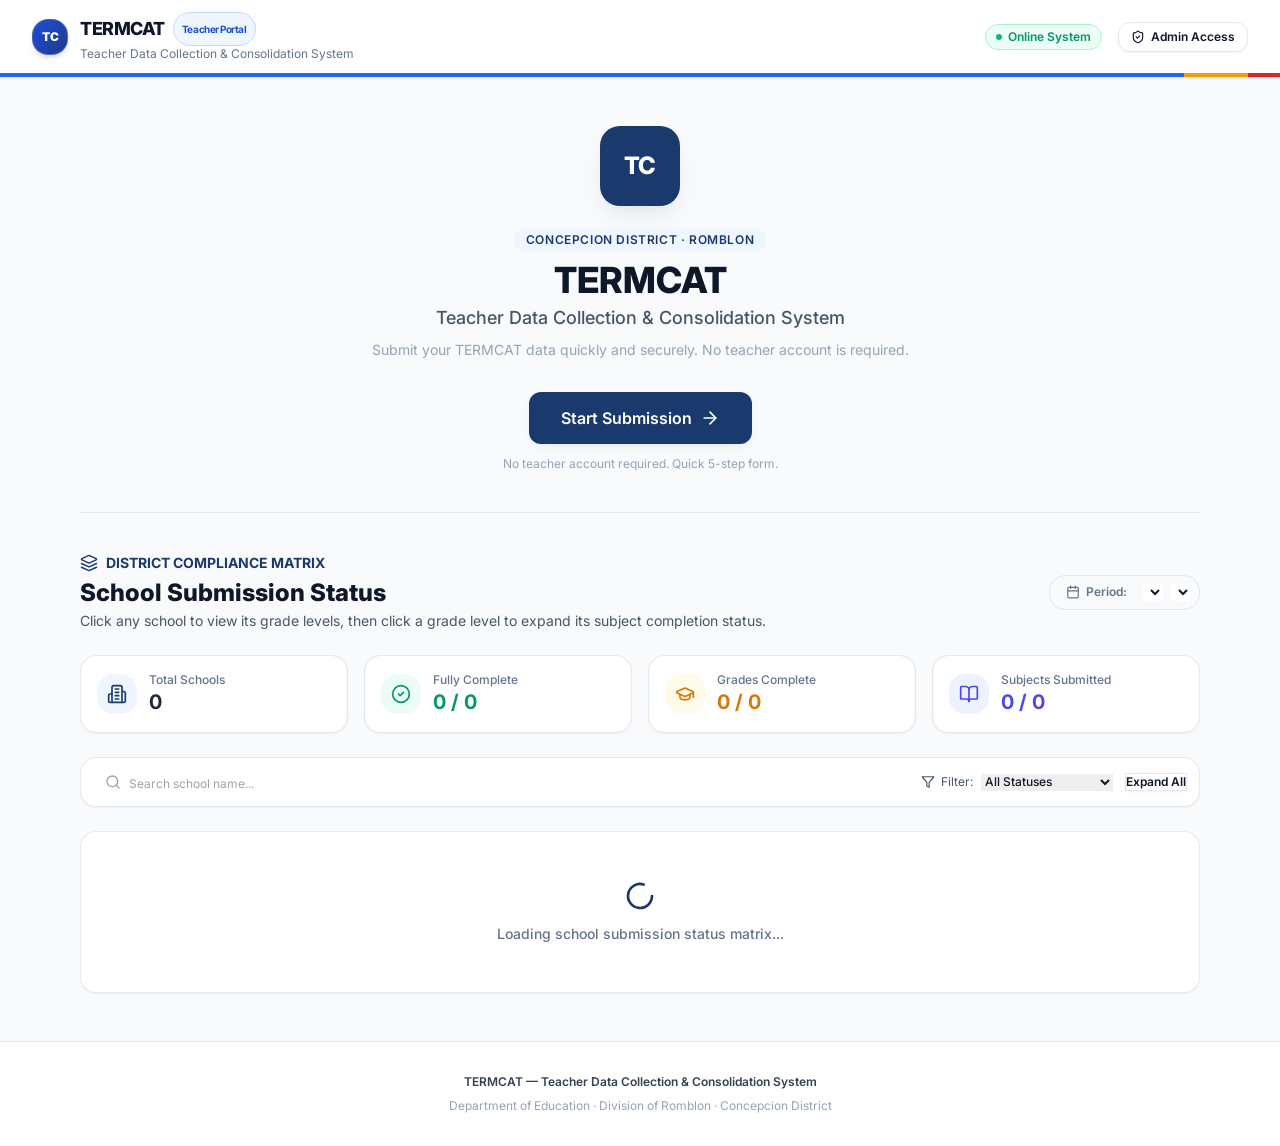
==== index.html @ cc15d793 "deploy: build and update gh-pages [skip ci]" ====
<!DOCTYPE html>
<html lang="en">
  <head>
    <meta charset="UTF-8" />
    <link rel="icon" type="image/svg+xml" href="/favicon.svg" />
    <meta name="viewport" content="width=device-width, initial-scale=1.0" />
    <meta name="theme-color" content="#1a56db" />
    <meta name="description" content="TERMCAT - Teacher Data Collection & Consolidation System for public schools in Concepcion, Romblon" />
    <meta name="mobile-web-app-capable" content="yes" />
    <meta name="apple-mobile-web-app-capable" content="yes" />
    <meta name="apple-mobile-web-app-status-bar-style" content="default" />
    <meta name="apple-mobile-web-app-title" content="TERMCAT" />
    <link rel="preconnect" href="https://fonts.googleapis.com" />
    <link rel="preconnect" href="https://fonts.gstatic.com" crossorigin />
    <link href="https://fonts.googleapis.com/css2?family=Inter:wght@300;400;500;600;700;800&display=swap" rel="stylesheet" />
    <title>TERMCAT - Teacher Data Collection & Consolidation System</title>
    <!-- Start Single Page Apps for GitHub Pages -->
    <script type="text/javascript">
      (function(l) {
        if (l.search[1] === '/' ) {
          var decoded = l.search.slice(1).split('&').map(function(s) { 
            return s.replace(/~and~/g, '&')
          }).join('?');
          window.history.replaceState(null, null,
              l.pathname.slice(0, -1) + decoded + l.hash
          );
        }
      }(window.location))
    </script>
    <!-- End Single Page Apps for GitHub Pages -->
    <script type="module" crossorigin src="/assets/index-CIzfeXcQ.js"></script>
    <link rel="stylesheet" crossorigin href="/assets/index-Ciyn6r6q.css">
  <link rel="manifest" href="/manifest.webmanifest"><script id="vite-plugin-pwa:register-sw" src="/registerSW.js"></script></head>
  <body>
    <div id="root"></div>
  </body>
</html>
---- assets/index-Ciyn6r6q.css ----
*,:before,:after{--tw-border-spacing-x: 0;--tw-border-spacing-y: 0;--tw-translate-x: 0;--tw-translate-y: 0;--tw-rotate: 0;--tw-skew-x: 0;--tw-skew-y: 0;--tw-scale-x: 1;--tw-scale-y: 1;--tw-pan-x: ;--tw-pan-y: ;--tw-pinch-zoom: ;--tw-scroll-snap-strictness: proximity;--tw-gradient-from-position: ;--tw-gradient-via-position: ;--tw-gradient-to-position: ;--tw-ordinal: ;--tw-slashed-zero: ;--tw-numeric-figure: ;--tw-numeric-spacing: ;--tw-numeric-fraction: ;--tw-ring-inset: ;--tw-ring-offset-width: 0px;--tw-ring-offset-color: #fff;--tw-ring-color: rgb(59 130 246 / .5);--tw-ring-offset-shadow: 0 0 #0000;--tw-ring-shadow: 0 0 #0000;--tw-shadow: 0 0 #0000;--tw-shadow-colored: 0 0 #0000;--tw-blur: ;--tw-brightness: ;--tw-contrast: ;--tw-grayscale: ;--tw-hue-rotate: ;--tw-invert: ;--tw-saturate: ;--tw-sepia: ;--tw-drop-shadow: ;--tw-backdrop-blur: ;--tw-backdrop-brightness: ;--tw-backdrop-contrast: ;--tw-backdrop-grayscale: ;--tw-backdrop-hue-rotate: ;--tw-backdrop-invert: ;--tw-backdrop-opacity: ;--tw-backdrop-saturate: ;--tw-backdrop-sepia: ;--tw-contain-size: ;--tw-contain-layout: ;--tw-contain-paint: ;--tw-contain-style: }::backdrop{--tw-border-spacing-x: 0;--tw-border-spacing-y: 0;--tw-translate-x: 0;--tw-translate-y: 0;--tw-rotate: 0;--tw-skew-x: 0;--tw-skew-y: 0;--tw-scale-x: 1;--tw-scale-y: 1;--tw-pan-x: ;--tw-pan-y: ;--tw-pinch-zoom: ;--tw-scroll-snap-strictness: proximity;--tw-gradient-from-position: ;--tw-gradient-via-position: ;--tw-gradient-to-position: ;--tw-ordinal: ;--tw-slashed-zero: ;--tw-numeric-figure: ;--tw-numeric-spacing: ;--tw-numeric-fraction: ;--tw-ring-inset: ;--tw-ring-offset-width: 0px;--tw-ring-offset-color: #fff;--tw-ring-color: rgb(59 130 246 / .5);--tw-ring-offset-shadow: 0 0 #0000;--tw-ring-shadow: 0 0 #0000;--tw-shadow: 0 0 #0000;--tw-shadow-colored: 0 0 #0000;--tw-blur: ;--tw-brightness: ;--tw-contrast: ;--tw-grayscale: ;--tw-hue-rotate: ;--tw-invert: ;--tw-saturate: ;--tw-sepia: ;--tw-drop-shadow: ;--tw-backdrop-blur: ;--tw-backdrop-brightness: ;--tw-backdrop-contrast: ;--tw-backdrop-grayscale: ;--tw-backdrop-hue-rotate: ;--tw-backdrop-invert: ;--tw-backdrop-opacity: ;--tw-backdrop-saturate: ;--tw-backdrop-sepia: ;--tw-contain-size: ;--tw-contain-layout: ;--tw-contain-paint: ;--tw-contain-style: }*,:before,:after{box-sizing:border-box;border-width:0;border-style:solid;border-color:#e5e7eb}:before,:after{--tw-content: ""}html,:host{line-height:1.5;-webkit-text-size-adjust:100%;-moz-tab-size:4;-o-tab-size:4;tab-size:4;font-family:Inter,system-ui,-apple-system,sans-serif;font-feature-settings:normal;font-variation-settings:normal;-webkit-tap-highlight-color:transparent}body{margin:0;line-height:inherit}hr{height:0;color:inherit;border-top-width:1px}abbr:where([title]){-webkit-text-decoration:underline dotted;text-decoration:underline dotted}h1,h2,h3,h4,h5,h6{font-size:inherit;font-weight:inherit}a{color:inherit;text-decoration:inherit}b,strong{font-weight:bolder}code,kbd,samp,pre{font-family:ui-monospace,SFMono-Regular,Menlo,Monaco,Consolas,Liberation Mono,Courier New,monospace;font-feature-settings:normal;font-variation-settings:normal;font-size:1em}small{font-size:80%}sub,sup{font-size:75%;line-height:0;position:relative;vertical-align:baseline}sub{bottom:-.25em}sup{top:-.5em}table{text-indent:0;border-color:inherit;border-collapse:collapse}button,input,optgroup,select,textarea{font-family:inherit;font-feature-settings:inherit;font-variation-settings:inherit;font-size:100%;font-weight:inherit;line-height:inherit;letter-spacing:inherit;color:inherit;margin:0;padding:0}button,select{text-transform:none}button,input:where([type=button]),input:where([type=reset]),input:where([type=submit]){-webkit-appearance:button;background-color:transparent;background-image:none}:-moz-focusring{outline:auto}:-moz-ui-invalid{box-shadow:none}progress{vertical-align:baseline}::-webkit-inner-spin-button,::-webkit-outer-spin-button{height:auto}[type=search]{-webkit-appearance:textfield;outline-offset:-2px}::-webkit-search-decoration{-webkit-appearance:none}::-webkit-file-upload-button{-webkit-appearance:button;font:inherit}summary{display:list-item}blockquote,dl,dd,h1,h2,h3,h4,h5,h6,hr,figure,p,pre{margin:0}fieldset{margin:0;padding:0}legend{padding:0}ol,ul,menu{list-style:none;margin:0;padding:0}dialog{padding:0}textarea{resize:vertical}input::-moz-placeholder,textarea::-moz-placeholder{opacity:1;color:#9ca3af}input::placeholder,textarea::placeholder{opacity:1;color:#9ca3af}button,[role=button]{cursor:pointer}:disabled{cursor:default}img,svg,video,canvas,audio,iframe,embed,object{display:block;vertical-align:middle}img,video{max-width:100%;height:auto}[hidden]:where(:not([hidden=until-found])){display:none}html{-webkit-font-smoothing:antialiased;-moz-osx-font-smoothing:grayscale;scroll-behavior:smooth}body{--tw-bg-opacity: 1;background-color:rgb(248 250 252 / var(--tw-bg-opacity, 1));font-family:Inter,system-ui,-apple-system,sans-serif;--tw-text-opacity: 1;color:rgb(15 23 42 / var(--tw-text-opacity, 1))}body *::-moz-selection{background-color:#2563eb33;--tw-text-opacity: 1;color:rgb(26 58 110 / var(--tw-text-opacity, 1))}body *::selection{background-color:#2563eb33;--tw-text-opacity: 1;color:rgb(26 58 110 / var(--tw-text-opacity, 1))}body::-moz-selection{background-color:#2563eb33;--tw-text-opacity: 1;color:rgb(26 58 110 / var(--tw-text-opacity, 1))}body::selection{background-color:#2563eb33;--tw-text-opacity: 1;color:rgb(26 58 110 / var(--tw-text-opacity, 1))}body{min-height:100dvh}*{box-sizing:border-box;--tw-border-opacity: 1;border-color:rgb(226 232 240 / var(--tw-border-opacity, 1))}:focus-visible{outline:2px solid transparent;outline-offset:2px;--tw-ring-offset-shadow: var(--tw-ring-inset) 0 0 0 var(--tw-ring-offset-width) var(--tw-ring-offset-color);--tw-ring-shadow: var(--tw-ring-inset) 0 0 0 calc(2px + var(--tw-ring-offset-width)) var(--tw-ring-color);box-shadow:var(--tw-ring-offset-shadow),var(--tw-ring-shadow),var(--tw-shadow, 0 0 #0000);--tw-ring-color: rgb(37 99 235 / .6);--tw-ring-offset-width: 2px;--tw-ring-offset-color: #fff}::-webkit-scrollbar{width:6px;height:6px}::-webkit-scrollbar-track{background:transparent}::-webkit-scrollbar-thumb{border-radius:9999px;background-color:#cbd5e199;-webkit-transition-property:color,background-color,border-color,text-decoration-color,fill,stroke;transition-property:color,background-color,border-color,text-decoration-color,fill,stroke;transition-timing-function:cubic-bezier(.4,0,.2,1);transition-duration:.15s}::-webkit-scrollbar-thumb:hover{background-color:#94a3b8cc}.sidebar-scroll::-webkit-scrollbar-thumb{background-color:#ffffff1a}.sidebar-scroll::-webkit-scrollbar-thumb:hover{background-color:#fff3}input,select,textarea{font-family:Inter,system-ui,-apple-system,sans-serif}.btn-sm{display:inline-flex;cursor:pointer;-webkit-user-select:none;-moz-user-select:none;user-select:none;align-items:center;justify-content:center;gap:.375rem;border-radius:.75rem;padding:.375rem .75rem;font-size:.75rem;line-height:1rem;font-weight:500;transition-property:all;transition-timing-function:cubic-bezier(.4,0,.2,1);transition-duration:.2s}.btn-sm:focus-visible{outline:2px solid transparent;outline-offset:2px;--tw-ring-offset-shadow: var(--tw-ring-inset) 0 0 0 var(--tw-ring-offset-width) var(--tw-ring-offset-color);--tw-ring-shadow: var(--tw-ring-inset) 0 0 0 calc(2px + var(--tw-ring-offset-width)) var(--tw-ring-color);box-shadow:var(--tw-ring-offset-shadow),var(--tw-ring-shadow),var(--tw-shadow, 0 0 #0000);--tw-ring-opacity: 1;--tw-ring-color: rgb(37 99 235 / var(--tw-ring-opacity, 1));--tw-ring-offset-width: 1px}.btn-sm:disabled{pointer-events:none;cursor:not-allowed;opacity:.5}.btn-md{display:inline-flex;cursor:pointer;-webkit-user-select:none;-moz-user-select:none;user-select:none;align-items:center;justify-content:center;gap:.5rem;border-radius:.75rem;padding:.5rem 1rem;font-size:.875rem;line-height:1.25rem;font-weight:500;transition-property:all;transition-timing-function:cubic-bezier(.4,0,.2,1);transition-duration:.2s}.btn-md:focus-visible{outline:2px solid transparent;outline-offset:2px;--tw-ring-offset-shadow: var(--tw-ring-inset) 0 0 0 var(--tw-ring-offset-width) var(--tw-ring-offset-color);--tw-ring-shadow: var(--tw-ring-inset) 0 0 0 calc(2px + var(--tw-ring-offset-width)) var(--tw-ring-color);box-shadow:var(--tw-ring-offset-shadow),var(--tw-ring-shadow),var(--tw-shadow, 0 0 #0000);--tw-ring-opacity: 1;--tw-ring-color: rgb(37 99 235 / var(--tw-ring-opacity, 1));--tw-ring-offset-width: 1px}.btn-md:disabled{pointer-events:none;cursor:not-allowed;opacity:.5}.btn-lg{display:inline-flex;cursor:pointer;-webkit-user-select:none;-moz-user-select:none;user-select:none;align-items:center;justify-content:center;gap:.5rem;border-radius:.75rem;padding:.625rem 1.25rem;font-size:.875rem;line-height:1.25rem;font-weight:600;transition-property:all;transition-timing-function:cubic-bezier(.4,0,.2,1);transition-duration:.2s}.btn-lg:focus-visible{outline:2px solid transparent;outline-offset:2px;--tw-ring-offset-shadow: var(--tw-ring-inset) 0 0 0 var(--tw-ring-offset-width) var(--tw-ring-offset-color);--tw-ring-shadow: var(--tw-ring-inset) 0 0 0 calc(2px + var(--tw-ring-offset-width)) var(--tw-ring-color);box-shadow:var(--tw-ring-offset-shadow),var(--tw-ring-shadow),var(--tw-shadow, 0 0 #0000);--tw-ring-opacity: 1;--tw-ring-color: rgb(37 99 235 / var(--tw-ring-opacity, 1));--tw-ring-offset-width: 1px}.btn-lg:disabled{pointer-events:none;cursor:not-allowed;opacity:.5}.btn-primary{--tw-bg-opacity: 1;background-color:rgb(26 58 110 / var(--tw-bg-opacity, 1));--tw-text-opacity: 1;color:rgb(255 255 255 / var(--tw-text-opacity, 1));--tw-shadow: 0 1px 2px 0 rgb(0 0 0 / .05);--tw-shadow-colored: 0 1px 2px 0 var(--tw-shadow-color);box-shadow:var(--tw-ring-offset-shadow, 0 0 #0000),var(--tw-ring-shadow, 0 0 #0000),var(--tw-shadow)}.btn-primary:hover{--tw-bg-opacity: 1;background-color:rgb(15 36 68 / var(--tw-bg-opacity, 1));--tw-shadow: 0 4px 12px -2px rgb(15 23 42 / .06), 0 2px 4px -2px rgb(15 23 42 / .04);--tw-shadow-colored: 0 4px 12px -2px var(--tw-shadow-color), 0 2px 4px -2px var(--tw-shadow-color);box-shadow:var(--tw-ring-offset-shadow, 0 0 #0000),var(--tw-ring-shadow, 0 0 #0000),var(--tw-shadow)}.btn-primary:active{--tw-scale-x: .98;--tw-scale-y: .98;transform:translate(var(--tw-translate-x),var(--tw-translate-y)) rotate(var(--tw-rotate)) skew(var(--tw-skew-x)) skewY(var(--tw-skew-y)) scaleX(var(--tw-scale-x)) scaleY(var(--tw-scale-y))}.btn-secondary{border-width:1px;--tw-border-opacity: 1;border-color:rgb(226 232 240 / var(--tw-border-opacity, 1));--tw-bg-opacity: 1;background-color:rgb(255 255 255 / var(--tw-bg-opacity, 1));--tw-text-opacity: 1;color:rgb(15 23 42 / var(--tw-text-opacity, 1));--tw-shadow: 0 1px 2px 0 rgb(0 0 0 / .03), 0 1px 3px -1px rgb(0 0 0 / .05);--tw-shadow-colored: 0 1px 2px 0 var(--tw-shadow-color), 0 1px 3px -1px var(--tw-shadow-color);box-shadow:var(--tw-ring-offset-shadow, 0 0 #0000),var(--tw-ring-shadow, 0 0 #0000),var(--tw-shadow)}.btn-secondary:hover{--tw-border-opacity: 1;border-color:rgb(203 213 225 / var(--tw-border-opacity, 1));--tw-bg-opacity: 1;background-color:rgb(241 245 249 / var(--tw-bg-opacity, 1))}.btn-secondary:active{--tw-scale-x: .98;--tw-scale-y: .98;transform:translate(var(--tw-translate-x),var(--tw-translate-y)) rotate(var(--tw-rotate)) skew(var(--tw-skew-x)) skewY(var(--tw-skew-y)) scaleX(var(--tw-scale-x)) scaleY(var(--tw-scale-y))}.btn-danger{--tw-bg-opacity: 1;background-color:rgb(220 38 38 / var(--tw-bg-opacity, 1));--tw-text-opacity: 1;color:rgb(255 255 255 / var(--tw-text-opacity, 1));--tw-shadow: 0 1px 2px 0 rgb(0 0 0 / .05);--tw-shadow-colored: 0 1px 2px 0 var(--tw-shadow-color);box-shadow:var(--tw-ring-offset-shadow, 0 0 #0000),var(--tw-ring-shadow, 0 0 #0000),var(--tw-shadow)}.btn-danger:hover{--tw-bg-opacity: 1;background-color:rgb(185 28 28 / var(--tw-bg-opacity, 1))}.btn-danger:active{--tw-scale-x: .98;--tw-scale-y: .98;transform:translate(var(--tw-translate-x),var(--tw-translate-y)) rotate(var(--tw-rotate)) skew(var(--tw-skew-x)) skewY(var(--tw-skew-y)) scaleX(var(--tw-scale-x)) scaleY(var(--tw-scale-y))}.btn-ghost{--tw-text-opacity: 1;color:rgb(71 85 105 / var(--tw-text-opacity, 1))}.btn-ghost:hover{--tw-bg-opacity: 1;background-color:rgb(241 245 249 / var(--tw-bg-opacity, 1));--tw-text-opacity: 1;color:rgb(15 23 42 / var(--tw-text-opacity, 1))}.btn-ghost:active{--tw-scale-x: .98;--tw-scale-y: .98;transform:translate(var(--tw-translate-x),var(--tw-translate-y)) rotate(var(--tw-rotate)) skew(var(--tw-skew-x)) skewY(var(--tw-skew-y)) scaleX(var(--tw-scale-x)) scaleY(var(--tw-scale-y))}.btn-success{--tw-bg-opacity: 1;background-color:rgb(22 163 74 / var(--tw-bg-opacity, 1));--tw-text-opacity: 1;color:rgb(255 255 255 / var(--tw-text-opacity, 1));--tw-shadow: 0 1px 2px 0 rgb(0 0 0 / .05);--tw-shadow-colored: 0 1px 2px 0 var(--tw-shadow-color);box-shadow:var(--tw-ring-offset-shadow, 0 0 #0000),var(--tw-ring-shadow, 0 0 #0000),var(--tw-shadow)}.btn-success:hover{--tw-bg-opacity: 1;background-color:rgb(21 128 61 / var(--tw-bg-opacity, 1))}.btn-success:active{--tw-scale-x: .98;--tw-scale-y: .98;transform:translate(var(--tw-translate-x),var(--tw-translate-y)) rotate(var(--tw-rotate)) skew(var(--tw-skew-x)) skewY(var(--tw-skew-y)) scaleX(var(--tw-scale-x)) scaleY(var(--tw-scale-y))}.form-input{width:100%;border-radius:.75rem;border-width:1px;--tw-border-opacity: 1;border-color:rgb(226 232 240 / var(--tw-border-opacity, 1));--tw-bg-opacity: 1;background-color:rgb(255 255 255 / var(--tw-bg-opacity, 1));padding:.625rem .875rem;font-size:.875rem;line-height:1.25rem;--tw-text-opacity: 1;color:rgb(15 23 42 / var(--tw-text-opacity, 1))}.form-input::-moz-placeholder{--tw-placeholder-opacity: 1;color:rgb(148 163 184 / var(--tw-placeholder-opacity, 1))}.form-input::placeholder{--tw-placeholder-opacity: 1;color:rgb(148 163 184 / var(--tw-placeholder-opacity, 1))}.form-input{transition-property:all;transition-timing-function:cubic-bezier(.4,0,.2,1);transition-duration:.15s}.form-input:focus{--tw-border-opacity: 1;border-color:rgb(37 99 235 / var(--tw-border-opacity, 1));outline:2px solid transparent;outline-offset:2px;--tw-ring-offset-shadow: var(--tw-ring-inset) 0 0 0 var(--tw-ring-offset-width) var(--tw-ring-offset-color);--tw-ring-shadow: var(--tw-ring-inset) 0 0 0 calc(2px + var(--tw-ring-offset-width)) var(--tw-ring-color);box-shadow:var(--tw-ring-offset-shadow),var(--tw-ring-shadow),var(--tw-shadow, 0 0 #0000);--tw-ring-color: rgb(37 99 235 / .2)}.form-input:disabled{--tw-border-opacity: 1;border-color:rgb(226 232 240 / var(--tw-border-opacity, 1));--tw-bg-opacity: 1;background-color:rgb(241 245 249 / var(--tw-bg-opacity, 1));--tw-text-opacity: 1;color:rgb(71 85 105 / var(--tw-text-opacity, 1))}.form-select{width:100%;cursor:pointer;-webkit-appearance:none;-moz-appearance:none;appearance:none;border-radius:.75rem;border-width:1px;--tw-border-opacity: 1;border-color:rgb(226 232 240 / var(--tw-border-opacity, 1));--tw-bg-opacity: 1;background-color:rgb(255 255 255 / var(--tw-bg-opacity, 1));padding:.625rem 2.5rem .625rem .875rem;font-size:.875rem;line-height:1.25rem;--tw-text-opacity: 1;color:rgb(15 23 42 / var(--tw-text-opacity, 1))}.form-select::-moz-placeholder{--tw-placeholder-opacity: 1;color:rgb(148 163 184 / var(--tw-placeholder-opacity, 1))}.form-select::placeholder{--tw-placeholder-opacity: 1;color:rgb(148 163 184 / var(--tw-placeholder-opacity, 1))}.form-select{transition-property:all;transition-timing-function:cubic-bezier(.4,0,.2,1);transition-duration:.15s}.form-select:focus{--tw-border-opacity: 1;border-color:rgb(37 99 235 / var(--tw-border-opacity, 1));outline:2px solid transparent;outline-offset:2px;--tw-ring-offset-shadow: var(--tw-ring-inset) 0 0 0 var(--tw-ring-offset-width) var(--tw-ring-offset-color);--tw-ring-shadow: var(--tw-ring-inset) 0 0 0 calc(2px + var(--tw-ring-offset-width)) var(--tw-ring-color);box-shadow:var(--tw-ring-offset-shadow),var(--tw-ring-shadow),var(--tw-shadow, 0 0 #0000);--tw-ring-color: rgb(37 99 235 / .2)}.form-select:disabled{--tw-border-opacity: 1;border-color:rgb(226 232 240 / var(--tw-border-opacity, 1));--tw-bg-opacity: 1;background-color:rgb(241 245 249 / var(--tw-bg-opacity, 1));--tw-text-opacity: 1;color:rgb(71 85 105 / var(--tw-text-opacity, 1))}.form-select{background-image:url("data:image/svg+xml,%3Csvg xmlns='http://www.w3.org/2000/svg' width='16' height='16' viewBox='0 0 24 24' fill='none' stroke='%2364748b' stroke-width='2' stroke-linecap='round' stroke-linejoin='round'%3E%3Cpath d='m6 9 6 6 6-6'/%3E%3C/svg%3E");background-repeat:no-repeat;background-position:right 12px center}.form-textarea{width:100%;resize:none;border-radius:.75rem;border-width:1px;--tw-border-opacity: 1;border-color:rgb(226 232 240 / var(--tw-border-opacity, 1));--tw-bg-opacity: 1;background-color:rgb(255 255 255 / var(--tw-bg-opacity, 1));padding:.625rem .875rem;font-size:.875rem;line-height:1.25rem;line-height:1.625;--tw-text-opacity: 1;color:rgb(15 23 42 / var(--tw-text-opacity, 1))}.form-textarea::-moz-placeholder{--tw-placeholder-opacity: 1;color:rgb(148 163 184 / var(--tw-placeholder-opacity, 1))}.form-textarea::placeholder{--tw-placeholder-opacity: 1;color:rgb(148 163 184 / var(--tw-placeholder-opacity, 1))}.form-textarea{transition-property:all;transition-timing-function:cubic-bezier(.4,0,.2,1);transition-duration:.15s}.form-textarea:focus{--tw-border-opacity: 1;border-color:rgb(37 99 235 / var(--tw-border-opacity, 1));outline:2px solid transparent;outline-offset:2px;--tw-ring-offset-shadow: var(--tw-ring-inset) 0 0 0 var(--tw-ring-offset-width) var(--tw-ring-offset-color);--tw-ring-shadow: var(--tw-ring-inset) 0 0 0 calc(2px + var(--tw-ring-offset-width)) var(--tw-ring-color);box-shadow:var(--tw-ring-offset-shadow),var(--tw-ring-shadow),var(--tw-shadow, 0 0 #0000);--tw-ring-color: rgb(37 99 235 / .2)}.form-textarea:disabled{--tw-border-opacity: 1;border-color:rgb(226 232 240 / var(--tw-border-opacity, 1));--tw-bg-opacity: 1;background-color:rgb(241 245 249 / var(--tw-bg-opacity, 1));--tw-text-opacity: 1;color:rgb(71 85 105 / var(--tw-text-opacity, 1))}.form-label{margin-bottom:.375rem;display:block;font-size:.75rem;line-height:1rem;font-weight:600;text-transform:uppercase;letter-spacing:.05em;--tw-text-opacity: 1;color:rgb(71 85 105 / var(--tw-text-opacity, 1))}.form-error{margin-top:.25rem;display:flex;align-items:center;gap:.25rem;font-size:.75rem;line-height:1rem;font-weight:500;--tw-text-opacity: 1;color:rgb(220 38 38 / var(--tw-text-opacity, 1))}.form-hint{margin-top:.25rem;font-size:.75rem;line-height:1rem;--tw-text-opacity: 1;color:rgb(148 163 184 / var(--tw-text-opacity, 1))}.card{border-radius:1rem;border-width:1px;border-color:#e2e8f0cc;--tw-bg-opacity: 1;background-color:rgb(255 255 255 / var(--tw-bg-opacity, 1));--tw-shadow: 0 1px 2px 0 rgb(0 0 0 / .03), 0 1px 3px -1px rgb(0 0 0 / .05);--tw-shadow-colored: 0 1px 2px 0 var(--tw-shadow-color), 0 1px 3px -1px var(--tw-shadow-color);box-shadow:var(--tw-ring-offset-shadow, 0 0 #0000),var(--tw-ring-shadow, 0 0 #0000),var(--tw-shadow);transition-property:all;transition-timing-function:cubic-bezier(.4,0,.2,1);transition-duration:.2s}.card-hover:hover{--tw-border-opacity: 1;border-color:rgb(203 213 225 / var(--tw-border-opacity, 1));--tw-shadow: 0 4px 12px -2px rgb(15 23 42 / .06), 0 2px 4px -2px rgb(15 23 42 / .04);--tw-shadow-colored: 0 4px 12px -2px var(--tw-shadow-color), 0 2px 4px -2px var(--tw-shadow-color);box-shadow:var(--tw-ring-offset-shadow, 0 0 #0000),var(--tw-ring-shadow, 0 0 #0000),var(--tw-shadow)}.badge{display:inline-flex;align-items:center;gap:.375rem;border-radius:9999px;padding:.25rem .625rem;font-size:.75rem;line-height:1rem;font-weight:600;letter-spacing:-.025em}.badge-submitted{display:inline-flex;align-items:center;gap:.375rem;border-radius:9999px;border-width:1px;border-color:#bfdbfe99;--tw-bg-opacity: 1;background-color:rgb(239 246 255 / var(--tw-bg-opacity, 1));padding:.25rem .625rem;font-size:.75rem;line-height:1rem;font-weight:600;letter-spacing:-.025em;--tw-text-opacity: 1;color:rgb(29 78 216 / var(--tw-text-opacity, 1))}.badge-reviewed{display:inline-flex;align-items:center;gap:.375rem;border-radius:9999px;border-width:1px;border-color:#fde68a99;--tw-bg-opacity: 1;background-color:rgb(255 251 235 / var(--tw-bg-opacity, 1));padding:.25rem .625rem;font-size:.75rem;line-height:1rem;font-weight:600;letter-spacing:-.025em;--tw-text-opacity: 1;color:rgb(180 83 9 / var(--tw-text-opacity, 1))}.badge-returned{display:inline-flex;align-items:center;gap:.375rem;border-radius:9999px;border-width:1px;border-color:#fecaca99;--tw-bg-opacity: 1;background-color:rgb(254 242 242 / var(--tw-bg-opacity, 1));padding:.25rem .625rem;font-size:.75rem;line-height:1rem;font-weight:600;letter-spacing:-.025em;--tw-text-opacity: 1;color:rgb(185 28 28 / var(--tw-text-opacity, 1))}.badge-finalized{display:inline-flex;align-items:center;gap:.375rem;border-radius:9999px;border-width:1px;border-color:#a7f3d099;--tw-bg-opacity: 1;background-color:rgb(236 253 245 / var(--tw-bg-opacity, 1));padding:.25rem .625rem;font-size:.75rem;line-height:1rem;font-weight:600;letter-spacing:-.025em;--tw-text-opacity: 1;color:rgb(4 120 87 / var(--tw-text-opacity, 1))}.data-table{width:100%;border-collapse:collapse;text-align:left;font-size:.875rem;line-height:1.25rem}.data-table thead tr{border-bottom-width:1px;--tw-border-opacity: 1;border-color:rgb(226 232 240 / var(--tw-border-opacity, 1));background-color:#f8fafccc}.data-table thead th{white-space:nowrap;padding:.875rem 1rem;font-size:.75rem;line-height:1rem;font-weight:700;text-transform:uppercase;letter-spacing:.05em;--tw-text-opacity: 1;color:rgb(100 116 139 / var(--tw-text-opacity, 1))}.data-table tbody tr{border-bottom-width:1px;--tw-border-opacity: 1;border-color:rgb(241 245 249 / var(--tw-border-opacity, 1));transition-property:color,background-color,border-color,text-decoration-color,fill,stroke;transition-timing-function:cubic-bezier(.4,0,.2,1);transition-duration:.15s}.data-table tbody tr:last-child{border-width:0px}.data-table tbody tr:hover{background-color:#f8fafc99}.data-table tbody td{padding:.875rem 1rem;vertical-align:middle;--tw-text-opacity: 1;color:rgb(15 23 42 / var(--tw-text-opacity, 1))}.section-title{font-size:1rem;line-height:1.5rem;font-weight:700;letter-spacing:-.025em;--tw-text-opacity: 1;color:rgb(15 23 42 / var(--tw-text-opacity, 1))}.page-title{font-size:1.5rem;line-height:2rem;font-weight:800;letter-spacing:-.025em;--tw-text-opacity: 1;color:rgb(15 23 42 / var(--tw-text-opacity, 1))}.divider{border-top-width:1px;--tw-border-opacity: 1;border-color:rgb(226 232 240 / var(--tw-border-opacity, 1))}.skeleton{animation:pulse 2s cubic-bezier(.4,0,.6,1) infinite;border-radius:.5rem;background-color:#e2e8f0b3}.pointer-events-none{pointer-events:none}.fixed{position:fixed}.absolute{position:absolute}.relative{position:relative}.sticky{position:sticky}.inset-0{top:0;right:0;bottom:0;left:0}.-right-1\.5{right:-.375rem}.-top-1\.5{top:-.375rem}.bottom-0{bottom:0}.bottom-4{bottom:1rem}.left-0{left:0}.left-2\.5{left:.625rem}.left-3{left:.75rem}.left-3\.5{left:.875rem}.right-0{right:0}.right-3{right:.75rem}.right-3\.5{right:.875rem}.right-4{right:1rem}.top-0{top:0}.top-1\/2{top:50%}.top-3{top:.75rem}.top-full{top:100%}.z-10{z-index:10}.z-20{z-index:20}.z-30{z-index:30}.z-40{z-index:40}.z-50{z-index:50}.mx-2{margin-left:.5rem;margin-right:.5rem}.mx-auto{margin-left:auto;margin-right:auto}.my-2{margin-top:.5rem;margin-bottom:.5rem}.my-8{margin-top:2rem;margin-bottom:2rem}.my-auto{margin-top:auto;margin-bottom:auto}.-mt-0\.5{margin-top:-.125rem}.mb-0{margin-bottom:0}.mb-1{margin-bottom:.25rem}.mb-1\.5{margin-bottom:.375rem}.mb-2{margin-bottom:.5rem}.mb-3{margin-bottom:.75rem}.mb-4{margin-bottom:1rem}.mb-5{margin-bottom:1.25rem}.mb-6{margin-bottom:1.5rem}.mb-8{margin-bottom:2rem}.ml-0\.5{margin-left:.125rem}.ml-1{margin-left:.25rem}.ml-2{margin-left:.5rem}.ml-3{margin-left:.75rem}.ml-auto{margin-left:auto}.mt-0\.5{margin-top:.125rem}.mt-1{margin-top:.25rem}.mt-1\.5{margin-top:.375rem}.mt-2{margin-top:.5rem}.mt-3{margin-top:.75rem}.mt-4{margin-top:1rem}.mt-6{margin-top:1.5rem}.mt-8{margin-top:2rem}.mt-auto{margin-top:auto}.block{display:block}.inline-block{display:inline-block}.flex{display:flex}.inline-flex{display:inline-flex}.table{display:table}.grid{display:grid}.hidden{display:none}.h-0\.5{height:.125rem}.h-1{height:.25rem}.h-1\.5{height:.375rem}.h-10{height:2.5rem}.h-11{height:2.75rem}.h-12{height:3rem}.h-14{height:3.5rem}.h-16{height:4rem}.h-2{height:.5rem}.h-20{height:5rem}.h-3{height:.75rem}.h-4{height:1rem}.h-5{height:1.25rem}.h-6{height:1.5rem}.h-7{height:1.75rem}.h-8{height:2rem}.h-9{height:2.25rem}.h-\[400px\]{height:400px}.h-\[500px\]{height:500px}.h-full{height:100%}.max-h-48{max-height:12rem}.max-h-60{max-height:15rem}.max-h-96{max-height:24rem}.max-h-\[80vh\]{max-height:80vh}.min-h-\[100px\]{min-height:100px}.min-h-\[120px\]{min-height:120px}.min-h-\[20px\]{min-height:20px}.min-h-\[400px\]{min-height:400px}.min-h-\[90px\]{min-height:90px}.min-h-dvh{min-height:100dvh}.w-1{width:.25rem}.w-1\.5{width:.375rem}.w-10{width:2.5rem}.w-11{width:2.75rem}.w-12{width:3rem}.w-14{width:3.5rem}.w-16{width:4rem}.w-2{width:.5rem}.w-20{width:5rem}.w-32{width:8rem}.w-4{width:1rem}.w-44{width:11rem}.w-5{width:1.25rem}.w-6{width:1.5rem}.w-64{width:16rem}.w-7{width:1.75rem}.w-8{width:2rem}.w-9{width:2.25rem}.w-\[1px\]{width:1px}.w-\[400px\]{width:400px}.w-\[500px\]{width:500px}.w-full{width:100%}.min-w-0{min-width:0px}.max-w-2xl{max-width:42rem}.max-w-3xl{max-width:48rem}.max-w-4xl{max-width:56rem}.max-w-5xl{max-width:64rem}.max-w-6xl{max-width:72rem}.max-w-\[130px\]{max-width:130px}.max-w-\[1600px\]{max-width:1600px}.max-w-\[160px\]{max-width:160px}.max-w-\[180px\]{max-width:180px}.max-w-\[200px\]{max-width:200px}.max-w-\[80vw\]{max-width:80vw}.max-w-full{max-width:100%}.max-w-lg{max-width:32rem}.max-w-md{max-width:28rem}.max-w-sm{max-width:24rem}.max-w-xs{max-width:20rem}.flex-1{flex:1 1 0%}.flex-shrink-0{flex-shrink:0}.border-collapse{border-collapse:collapse}.-translate-y-1\/2{--tw-translate-y: -50%;transform:translate(var(--tw-translate-x),var(--tw-translate-y)) rotate(var(--tw-rotate)) skew(var(--tw-skew-x)) skewY(var(--tw-skew-y)) scaleX(var(--tw-scale-x)) scaleY(var(--tw-scale-y))}@keyframes fadeIn{0%{opacity:0}to{opacity:1}}.animate-fade-in{animation:fadeIn .2s ease-out}@keyframes ping{75%,to{transform:scale(2);opacity:0}}.animate-ping{animation:ping 1s cubic-bezier(0,0,.2,1) infinite}@keyframes pulse{50%{opacity:.5}}.animate-pulse{animation:pulse 2s cubic-bezier(.4,0,.6,1) infinite}@keyframes slideInRight{0%{transform:translate(-8px);opacity:0}to{transform:translate(0);opacity:1}}.animate-slide-in-right{animation:slideInRight .3s ease-out}@keyframes slideUp{0%{transform:translateY(8px);opacity:0}to{transform:translateY(0);opacity:1}}.animate-slide-up{animation:slideUp .3s ease-out}@keyframes spin{to{transform:rotate(360deg)}}.animate-spin{animation:spin 1s linear infinite}.cursor-not-allowed{cursor:not-allowed}.cursor-pointer{cursor:pointer}.select-none{-webkit-user-select:none;-moz-user-select:none;user-select:none}.list-inside{list-style-position:inside}.list-decimal{list-style-type:decimal}.grid-cols-1{grid-template-columns:repeat(1,minmax(0,1fr))}.grid-cols-2{grid-template-columns:repeat(2,minmax(0,1fr))}.grid-cols-3{grid-template-columns:repeat(3,minmax(0,1fr))}.flex-col{flex-direction:column}.flex-wrap{flex-wrap:wrap}.items-start{align-items:flex-start}.items-center{align-items:center}.justify-end{justify-content:flex-end}.justify-center{justify-content:center}.justify-between{justify-content:space-between}.gap-0\.5{gap:.125rem}.gap-1{gap:.25rem}.gap-1\.5{gap:.375rem}.gap-2{gap:.5rem}.gap-2\.5{gap:.625rem}.gap-3{gap:.75rem}.gap-3\.5{gap:.875rem}.gap-4{gap:1rem}.gap-6{gap:1.5rem}.space-y-0\.5>:not([hidden])~:not([hidden]){--tw-space-y-reverse: 0;margin-top:calc(.125rem * calc(1 - var(--tw-space-y-reverse)));margin-bottom:calc(.125rem * var(--tw-space-y-reverse))}.space-y-1>:not([hidden])~:not([hidden]){--tw-space-y-reverse: 0;margin-top:calc(.25rem * calc(1 - var(--tw-space-y-reverse)));margin-bottom:calc(.25rem * var(--tw-space-y-reverse))}.space-y-1\.5>:not([hidden])~:not([hidden]){--tw-space-y-reverse: 0;margin-top:calc(.375rem * calc(1 - var(--tw-space-y-reverse)));margin-bottom:calc(.375rem * var(--tw-space-y-reverse))}.space-y-10>:not([hidden])~:not([hidden]){--tw-space-y-reverse: 0;margin-top:calc(2.5rem * calc(1 - var(--tw-space-y-reverse)));margin-bottom:calc(2.5rem * var(--tw-space-y-reverse))}.space-y-2>:not([hidden])~:not([hidden]){--tw-space-y-reverse: 0;margin-top:calc(.5rem * calc(1 - var(--tw-space-y-reverse)));margin-bottom:calc(.5rem * var(--tw-space-y-reverse))}.space-y-3>:not([hidden])~:not([hidden]){--tw-space-y-reverse: 0;margin-top:calc(.75rem * calc(1 - var(--tw-space-y-reverse)));margin-bottom:calc(.75rem * var(--tw-space-y-reverse))}.space-y-4>:not([hidden])~:not([hidden]){--tw-space-y-reverse: 0;margin-top:calc(1rem * calc(1 - var(--tw-space-y-reverse)));margin-bottom:calc(1rem * var(--tw-space-y-reverse))}.space-y-5>:not([hidden])~:not([hidden]){--tw-space-y-reverse: 0;margin-top:calc(1.25rem * calc(1 - var(--tw-space-y-reverse)));margin-bottom:calc(1.25rem * var(--tw-space-y-reverse))}.space-y-6>:not([hidden])~:not([hidden]){--tw-space-y-reverse: 0;margin-top:calc(1.5rem * calc(1 - var(--tw-space-y-reverse)));margin-bottom:calc(1.5rem * var(--tw-space-y-reverse))}.space-y-8>:not([hidden])~:not([hidden]){--tw-space-y-reverse: 0;margin-top:calc(2rem * calc(1 - var(--tw-space-y-reverse)));margin-bottom:calc(2rem * var(--tw-space-y-reverse))}.divide-x>:not([hidden])~:not([hidden]){--tw-divide-x-reverse: 0;border-right-width:calc(1px * var(--tw-divide-x-reverse));border-left-width:calc(1px * calc(1 - var(--tw-divide-x-reverse)))}.divide-y>:not([hidden])~:not([hidden]){--tw-divide-y-reverse: 0;border-top-width:calc(1px * calc(1 - var(--tw-divide-y-reverse)));border-bottom-width:calc(1px * var(--tw-divide-y-reverse))}.divide-slate-100>:not([hidden])~:not([hidden]){--tw-divide-opacity: 1;border-color:rgb(241 245 249 / var(--tw-divide-opacity, 1))}.divide-surface-border>:not([hidden])~:not([hidden]){--tw-divide-opacity: 1;border-color:rgb(226 232 240 / var(--tw-divide-opacity, 1))}.self-start{align-self:flex-start}.self-end{align-self:flex-end}.overflow-hidden{overflow:hidden}.overflow-x-auto{overflow-x:auto}.overflow-y-auto{overflow-y:auto}.overflow-x-hidden{overflow-x:hidden}.truncate{overflow:hidden;text-overflow:ellipsis;white-space:nowrap}.whitespace-nowrap{white-space:nowrap}.whitespace-pre-wrap{white-space:pre-wrap}.rounded{border-radius:.5rem}.rounded-2xl{border-radius:1.25rem}.rounded-full{border-radius:9999px}.rounded-lg{border-radius:.75rem}.rounded-md{border-radius:.5rem}.rounded-xl{border-radius:1rem}.rounded-t-xl{border-top-left-radius:1rem;border-top-right-radius:1rem}.border{border-width:1px}.border-2{border-width:2px}.border-b{border-bottom-width:1px}.border-b-2{border-bottom-width:2px}.border-l-4{border-left-width:4px}.border-r{border-right-width:1px}.border-t{border-top-width:1px}.border-amber-100{--tw-border-opacity: 1;border-color:rgb(254 243 199 / var(--tw-border-opacity, 1))}.border-amber-200{--tw-border-opacity: 1;border-color:rgb(253 230 138 / var(--tw-border-opacity, 1))}.border-amber-300{--tw-border-opacity: 1;border-color:rgb(252 211 77 / var(--tw-border-opacity, 1))}.border-black{--tw-border-opacity: 1;border-color:rgb(0 0 0 / var(--tw-border-opacity, 1))}.border-blue-100{--tw-border-opacity: 1;border-color:rgb(219 234 254 / var(--tw-border-opacity, 1))}.border-blue-200{--tw-border-opacity: 1;border-color:rgb(191 219 254 / var(--tw-border-opacity, 1))}.border-blue-200\/60{border-color:#bfdbfe99}.border-blue-200\/80{border-color:#bfdbfecc}.border-blue-400\/20{border-color:#60a5fa33}.border-blue-400\/30{border-color:#60a5fa4d}.border-blue-500\/30{border-color:#3b82f64d}.border-deped-blue{--tw-border-opacity: 1;border-color:rgb(26 58 110 / var(--tw-border-opacity, 1))}.border-deped-blue\/20{border-color:#1a3a6e33}.border-deped-blue\/30{border-color:#1a3a6e4d}.border-deped-blue\/40{border-color:#1a3a6e66}.border-deped-gold{--tw-border-opacity: 1;border-color:rgb(217 119 6 / var(--tw-border-opacity, 1))}.border-deped-green{--tw-border-opacity: 1;border-color:rgb(22 163 74 / var(--tw-border-opacity, 1))}.border-deped-red{--tw-border-opacity: 1;border-color:rgb(220 38 38 / var(--tw-border-opacity, 1))}.border-emerald-100{--tw-border-opacity: 1;border-color:rgb(209 250 229 / var(--tw-border-opacity, 1))}.border-emerald-200{--tw-border-opacity: 1;border-color:rgb(167 243 208 / var(--tw-border-opacity, 1))}.border-emerald-200\/90{border-color:#a7f3d0e6}.border-emerald-300{--tw-border-opacity: 1;border-color:rgb(110 231 183 / var(--tw-border-opacity, 1))}.border-red-100{--tw-border-opacity: 1;border-color:rgb(254 226 226 / var(--tw-border-opacity, 1))}.border-red-200{--tw-border-opacity: 1;border-color:rgb(254 202 202 / var(--tw-border-opacity, 1))}.border-red-200\/80{border-color:#fecacacc}.border-red-300{--tw-border-opacity: 1;border-color:rgb(252 165 165 / var(--tw-border-opacity, 1))}.border-rose-200{--tw-border-opacity: 1;border-color:rgb(254 205 211 / var(--tw-border-opacity, 1))}.border-slate-100{--tw-border-opacity: 1;border-color:rgb(241 245 249 / var(--tw-border-opacity, 1))}.border-slate-200{--tw-border-opacity: 1;border-color:rgb(226 232 240 / var(--tw-border-opacity, 1))}.border-slate-200\/60{border-color:#e2e8f099}.border-slate-200\/80{border-color:#e2e8f0cc}.border-slate-300{--tw-border-opacity: 1;border-color:rgb(203 213 225 / var(--tw-border-opacity, 1))}.border-slate-700{--tw-border-opacity: 1;border-color:rgb(51 65 85 / var(--tw-border-opacity, 1))}.border-surface-border{--tw-border-opacity: 1;border-color:rgb(226 232 240 / var(--tw-border-opacity, 1))}.border-transparent{border-color:transparent}.border-white\/10{border-color:#ffffff1a}.border-white\/20{border-color:#fff3}.border-white\/30{border-color:#ffffff4d}.border-l-amber-500{--tw-border-opacity: 1;border-left-color:rgb(245 158 11 / var(--tw-border-opacity, 1))}.border-l-blue-600{--tw-border-opacity: 1;border-left-color:rgb(37 99 235 / var(--tw-border-opacity, 1))}.border-l-emerald-500{--tw-border-opacity: 1;border-left-color:rgb(16 185 129 / var(--tw-border-opacity, 1))}.border-l-red-500{--tw-border-opacity: 1;border-left-color:rgb(239 68 68 / var(--tw-border-opacity, 1))}.border-t-deped-blue{--tw-border-opacity: 1;border-top-color:rgb(26 58 110 / var(--tw-border-opacity, 1))}.border-t-white{--tw-border-opacity: 1;border-top-color:rgb(255 255 255 / var(--tw-border-opacity, 1))}.bg-\[\#0f1f3e\]{--tw-bg-opacity: 1;background-color:rgb(15 31 62 / var(--tw-bg-opacity, 1))}.bg-\[\#4FC3F7\]{--tw-bg-opacity: 1;background-color:rgb(79 195 247 / var(--tw-bg-opacity, 1))}.bg-\[\#81C784\]{--tw-bg-opacity: 1;background-color:rgb(129 199 132 / var(--tw-bg-opacity, 1))}.bg-\[\#E57373\]{--tw-bg-opacity: 1;background-color:rgb(229 115 115 / var(--tw-bg-opacity, 1))}.bg-\[\#FFAB91\]{--tw-bg-opacity: 1;background-color:rgb(255 171 145 / var(--tw-bg-opacity, 1))}.bg-\[\#FFF176\]{--tw-bg-opacity: 1;background-color:rgb(255 241 118 / var(--tw-bg-opacity, 1))}.bg-amber-100{--tw-bg-opacity: 1;background-color:rgb(254 243 199 / var(--tw-bg-opacity, 1))}.bg-amber-200{--tw-bg-opacity: 1;background-color:rgb(253 230 138 / var(--tw-bg-opacity, 1))}.bg-amber-50{--tw-bg-opacity: 1;background-color:rgb(255 251 235 / var(--tw-bg-opacity, 1))}.bg-amber-50\/50{background-color:#fffbeb80}.bg-amber-500{--tw-bg-opacity: 1;background-color:rgb(245 158 11 / var(--tw-bg-opacity, 1))}.bg-amber-500\/5{background-color:#f59e0b0d}.bg-amber-600{--tw-bg-opacity: 1;background-color:rgb(217 119 6 / var(--tw-bg-opacity, 1))}.bg-black\/20{background-color:#0003}.bg-blue-100{--tw-bg-opacity: 1;background-color:rgb(219 234 254 / var(--tw-bg-opacity, 1))}.bg-blue-100\/80{background-color:#dbeafecc}.bg-blue-300{--tw-bg-opacity: 1;background-color:rgb(147 197 253 / var(--tw-bg-opacity, 1))}.bg-blue-50{--tw-bg-opacity: 1;background-color:rgb(239 246 255 / var(--tw-bg-opacity, 1))}.bg-blue-500{--tw-bg-opacity: 1;background-color:rgb(59 130 246 / var(--tw-bg-opacity, 1))}.bg-blue-500\/10{background-color:#3b82f61a}.bg-blue-500\/20{background-color:#3b82f633}.bg-blue-500\/30{background-color:#3b82f64d}.bg-blue-600{--tw-bg-opacity: 1;background-color:rgb(37 99 235 / var(--tw-bg-opacity, 1))}.bg-blue-600\/10{background-color:#2563eb1a}.bg-blue-600\/20{background-color:#2563eb33}.bg-content-primary\/20{background-color:#0f172a33}.bg-deped-blue{--tw-bg-opacity: 1;background-color:rgb(26 58 110 / var(--tw-bg-opacity, 1))}.bg-deped-blue-light{--tw-bg-opacity: 1;background-color:rgb(239 246 255 / var(--tw-bg-opacity, 1))}.bg-deped-blue-light\/30{background-color:#eff6ff4d}.bg-deped-blue-light\/50{background-color:#eff6ff80}.bg-deped-gold-light{--tw-bg-opacity: 1;background-color:rgb(254 243 199 / var(--tw-bg-opacity, 1))}.bg-deped-green-light{--tw-bg-opacity: 1;background-color:rgb(240 253 244 / var(--tw-bg-opacity, 1))}.bg-deped-red-light{--tw-bg-opacity: 1;background-color:rgb(254 242 242 / var(--tw-bg-opacity, 1))}.bg-emerald-100{--tw-bg-opacity: 1;background-color:rgb(209 250 229 / var(--tw-bg-opacity, 1))}.bg-emerald-50{--tw-bg-opacity: 1;background-color:rgb(236 253 245 / var(--tw-bg-opacity, 1))}.bg-emerald-50\/50{background-color:#ecfdf580}.bg-emerald-50\/60{background-color:#ecfdf599}.bg-emerald-50\/90{background-color:#ecfdf5e6}.bg-emerald-500{--tw-bg-opacity: 1;background-color:rgb(16 185 129 / var(--tw-bg-opacity, 1))}.bg-emerald-600{--tw-bg-opacity: 1;background-color:rgb(5 150 105 / var(--tw-bg-opacity, 1))}.bg-indigo-50{--tw-bg-opacity: 1;background-color:rgb(238 242 255 / var(--tw-bg-opacity, 1))}.bg-orange-200{--tw-bg-opacity: 1;background-color:rgb(254 215 170 / var(--tw-bg-opacity, 1))}.bg-orange-50\/50{background-color:#fff7ed80}.bg-red-100{--tw-bg-opacity: 1;background-color:rgb(254 226 226 / var(--tw-bg-opacity, 1))}.bg-red-100\/80{background-color:#fee2e2cc}.bg-red-50{--tw-bg-opacity: 1;background-color:rgb(254 242 242 / var(--tw-bg-opacity, 1))}.bg-red-50\/20{background-color:#fef2f233}.bg-red-500{--tw-bg-opacity: 1;background-color:rgb(239 68 68 / var(--tw-bg-opacity, 1))}.bg-red-600{--tw-bg-opacity: 1;background-color:rgb(220 38 38 / var(--tw-bg-opacity, 1))}.bg-rose-100{--tw-bg-opacity: 1;background-color:rgb(255 228 230 / var(--tw-bg-opacity, 1))}.bg-rose-50{--tw-bg-opacity: 1;background-color:rgb(255 241 242 / var(--tw-bg-opacity, 1))}.bg-rose-50\/50{background-color:#fff1f280}.bg-sky-100{--tw-bg-opacity: 1;background-color:rgb(224 242 254 / var(--tw-bg-opacity, 1))}.bg-sky-200{--tw-bg-opacity: 1;background-color:rgb(186 230 253 / var(--tw-bg-opacity, 1))}.bg-sky-200\/80{background-color:#bae6fdcc}.bg-sky-50\/50{background-color:#f0f9ff80}.bg-slate-100{--tw-bg-opacity: 1;background-color:rgb(241 245 249 / var(--tw-bg-opacity, 1))}.bg-slate-200{--tw-bg-opacity: 1;background-color:rgb(226 232 240 / var(--tw-bg-opacity, 1))}.bg-slate-300{--tw-bg-opacity: 1;background-color:rgb(203 213 225 / var(--tw-bg-opacity, 1))}.bg-slate-400{--tw-bg-opacity: 1;background-color:rgb(148 163 184 / var(--tw-bg-opacity, 1))}.bg-slate-50{--tw-bg-opacity: 1;background-color:rgb(248 250 252 / var(--tw-bg-opacity, 1))}.bg-slate-50\/50{background-color:#f8fafc80}.bg-slate-50\/60{background-color:#f8fafc99}.bg-slate-50\/70{background-color:#f8fafcb3}.bg-slate-50\/80{background-color:#f8fafccc}.bg-slate-900{--tw-bg-opacity: 1;background-color:rgb(15 23 42 / var(--tw-bg-opacity, 1))}.bg-slate-900\/40{background-color:#0f172a66}.bg-slate-900\/60{background-color:#0f172a99}.bg-surface-border{--tw-bg-opacity: 1;background-color:rgb(226 232 240 / var(--tw-bg-opacity, 1))}.bg-surface-soft{--tw-bg-opacity: 1;background-color:rgb(241 245 249 / var(--tw-bg-opacity, 1))}.bg-teal-100{--tw-bg-opacity: 1;background-color:rgb(204 251 241 / var(--tw-bg-opacity, 1))}.bg-teal-50{--tw-bg-opacity: 1;background-color:rgb(240 253 250 / var(--tw-bg-opacity, 1))}.bg-transparent{background-color:transparent}.bg-white{--tw-bg-opacity: 1;background-color:rgb(255 255 255 / var(--tw-bg-opacity, 1))}.bg-white\/10{background-color:#ffffff1a}.bg-white\/20{background-color:#fff3}.bg-white\/80{background-color:#fffc}.bg-white\/90{background-color:#ffffffe6}.bg-yellow-100{--tw-bg-opacity: 1;background-color:rgb(254 249 195 / var(--tw-bg-opacity, 1))}.bg-yellow-200{--tw-bg-opacity: 1;background-color:rgb(254 240 138 / var(--tw-bg-opacity, 1))}.bg-gradient-to-br{background-image:linear-gradient(to bottom right,var(--tw-gradient-stops))}.bg-gradient-to-r{background-image:linear-gradient(to right,var(--tw-gradient-stops))}.from-blue-50\/90{--tw-gradient-from: rgb(239 246 255 / .9) var(--tw-gradient-from-position);--tw-gradient-to: rgb(239 246 255 / 0) var(--tw-gradient-to-position);--tw-gradient-stops: var(--tw-gradient-from), var(--tw-gradient-to)}.from-blue-500{--tw-gradient-from: #3b82f6 var(--tw-gradient-from-position);--tw-gradient-to: rgb(59 130 246 / 0) var(--tw-gradient-to-position);--tw-gradient-stops: var(--tw-gradient-from), var(--tw-gradient-to)}.from-blue-700{--tw-gradient-from: #1d4ed8 var(--tw-gradient-from-position);--tw-gradient-to: rgb(29 78 216 / 0) var(--tw-gradient-to-position);--tw-gradient-stops: var(--tw-gradient-from), var(--tw-gradient-to)}.from-blue-900{--tw-gradient-from: #1e3a8a var(--tw-gradient-from-position);--tw-gradient-to: rgb(30 58 138 / 0) var(--tw-gradient-to-position);--tw-gradient-stops: var(--tw-gradient-from), var(--tw-gradient-to)}.from-slate-900{--tw-gradient-from: #0f172a var(--tw-gradient-from-position);--tw-gradient-to: rgb(15 23 42 / 0) var(--tw-gradient-to-position);--tw-gradient-stops: var(--tw-gradient-from), var(--tw-gradient-to)}.via-slate-50{--tw-gradient-to: rgb(248 250 252 / 0) var(--tw-gradient-to-position);--tw-gradient-stops: var(--tw-gradient-from), #f8fafc var(--tw-gradient-via-position), var(--tw-gradient-to)}.via-slate-900{--tw-gradient-to: rgb(15 23 42 / 0) var(--tw-gradient-to-position);--tw-gradient-stops: var(--tw-gradient-from), #0f172a var(--tw-gradient-via-position), var(--tw-gradient-to)}.to-blue-50\/40{--tw-gradient-to: rgb(239 246 255 / .4) var(--tw-gradient-to-position)}.to-blue-700{--tw-gradient-to: #1d4ed8 var(--tw-gradient-to-position)}.to-blue-900{--tw-gradient-to: #1e3a8a var(--tw-gradient-to-position)}.to-blue-950{--tw-gradient-to: #172554 var(--tw-gradient-to-position)}.to-deped-blue-dark{--tw-gradient-to: #0f2444 var(--tw-gradient-to-position)}.fill-amber-500{fill:#f59e0b}.p-0\.5{padding:.125rem}.p-1{padding:.25rem}.p-1\.5{padding:.375rem}.p-10{padding:2.5rem}.p-12{padding:3rem}.p-2{padding:.5rem}.p-2\.5{padding:.625rem}.p-3{padding:.75rem}.p-3\.5{padding:.875rem}.p-4{padding:1rem}.p-5{padding:1.25rem}.p-6{padding:1.5rem}.p-8{padding:2rem}.px-1{padding-left:.25rem;padding-right:.25rem}.px-1\.5{padding-left:.375rem;padding-right:.375rem}.px-2{padding-left:.5rem;padding-right:.5rem}.px-2\.5{padding-left:.625rem;padding-right:.625rem}.px-3{padding-left:.75rem;padding-right:.75rem}.px-3\.5{padding-left:.875rem;padding-right:.875rem}.px-4{padding-left:1rem;padding-right:1rem}.px-5{padding-left:1.25rem;padding-right:1.25rem}.px-6{padding-left:1.5rem;padding-right:1.5rem}.px-8{padding-left:2rem;padding-right:2rem}.py-0\.5{padding-top:.125rem;padding-bottom:.125rem}.py-1{padding-top:.25rem;padding-bottom:.25rem}.py-1\.5{padding-top:.375rem;padding-bottom:.375rem}.py-12{padding-top:3rem;padding-bottom:3rem}.py-16{padding-top:4rem;padding-bottom:4rem}.py-2{padding-top:.5rem;padding-bottom:.5rem}.py-2\.5{padding-top:.625rem;padding-bottom:.625rem}.py-3{padding-top:.75rem;padding-bottom:.75rem}.py-3\.5{padding-top:.875rem;padding-bottom:.875rem}.py-4{padding-top:1rem;padding-bottom:1rem}.py-6{padding-top:1.5rem;padding-bottom:1.5rem}.py-8{padding-top:2rem;padding-bottom:2rem}.pb-0\.5{padding-bottom:.125rem}.pb-1{padding-bottom:.25rem}.pb-2{padding-bottom:.5rem}.pb-3{padding-bottom:.75rem}.pb-4{padding-bottom:1rem}.pl-1{padding-left:.25rem}.pl-10{padding-left:2.5rem}.pl-8{padding-left:2rem}.pl-9{padding-left:2.25rem}.pr-1{padding-right:.25rem}.pr-10{padding-right:2.5rem}.pr-2{padding-right:.5rem}.pt-1{padding-top:.25rem}.pt-2{padding-top:.5rem}.pt-3{padding-top:.75rem}.pt-4{padding-top:1rem}.pt-5{padding-top:1.25rem}.pt-6{padding-top:1.5rem}.pt-8{padding-top:2rem}.text-left{text-align:left}.text-center{text-align:center}.text-right{text-align:right}.align-top{vertical-align:top}.font-mono{font-family:ui-monospace,SFMono-Regular,Menlo,Monaco,Consolas,Liberation Mono,Courier New,monospace}.font-sans{font-family:Inter,system-ui,-apple-system,sans-serif}.text-2xl{font-size:1.5rem;line-height:2rem}.text-3xl{font-size:1.875rem;line-height:2.25rem}.text-4xl{font-size:2.25rem;line-height:2.5rem}.text-\[10px\]{font-size:10px}.text-\[11px\]{font-size:11px}.text-\[9px\]{font-size:9px}.text-base{font-size:1rem;line-height:1.5rem}.text-lg{font-size:1.125rem;line-height:1.75rem}.text-sm{font-size:.875rem;line-height:1.25rem}.text-xl{font-size:1.25rem;line-height:1.75rem}.text-xs{font-size:.75rem;line-height:1rem}.font-black{font-weight:900}.font-bold{font-weight:700}.font-extrabold{font-weight:800}.font-medium{font-weight:500}.font-normal{font-weight:400}.font-semibold{font-weight:600}.uppercase{text-transform:uppercase}.capitalize{text-transform:capitalize}.italic{font-style:italic}.leading-relaxed{line-height:1.625}.leading-snug{line-height:1.375}.leading-tight{line-height:1.25}.tracking-tight{letter-spacing:-.025em}.tracking-wide{letter-spacing:.025em}.tracking-wider{letter-spacing:.05em}.text-amber-400{--tw-text-opacity: 1;color:rgb(251 191 36 / var(--tw-text-opacity, 1))}.text-amber-500{--tw-text-opacity: 1;color:rgb(245 158 11 / var(--tw-text-opacity, 1))}.text-amber-600{--tw-text-opacity: 1;color:rgb(217 119 6 / var(--tw-text-opacity, 1))}.text-amber-700{--tw-text-opacity: 1;color:rgb(180 83 9 / var(--tw-text-opacity, 1))}.text-amber-800{--tw-text-opacity: 1;color:rgb(146 64 14 / var(--tw-text-opacity, 1))}.text-amber-900{--tw-text-opacity: 1;color:rgb(120 53 15 / var(--tw-text-opacity, 1))}.text-black{--tw-text-opacity: 1;color:rgb(0 0 0 / var(--tw-text-opacity, 1))}.text-blue-100{--tw-text-opacity: 1;color:rgb(219 234 254 / var(--tw-text-opacity, 1))}.text-blue-100\/80{color:#dbeafecc}.text-blue-200{--tw-text-opacity: 1;color:rgb(191 219 254 / var(--tw-text-opacity, 1))}.text-blue-300{--tw-text-opacity: 1;color:rgb(147 197 253 / var(--tw-text-opacity, 1))}.text-blue-400{--tw-text-opacity: 1;color:rgb(96 165 250 / var(--tw-text-opacity, 1))}.text-blue-500{--tw-text-opacity: 1;color:rgb(59 130 246 / var(--tw-text-opacity, 1))}.text-blue-600{--tw-text-opacity: 1;color:rgb(37 99 235 / var(--tw-text-opacity, 1))}.text-blue-700{--tw-text-opacity: 1;color:rgb(29 78 216 / var(--tw-text-opacity, 1))}.text-blue-800{--tw-text-opacity: 1;color:rgb(30 64 175 / var(--tw-text-opacity, 1))}.text-blue-900{--tw-text-opacity: 1;color:rgb(30 58 138 / var(--tw-text-opacity, 1))}.text-content-primary{--tw-text-opacity: 1;color:rgb(15 23 42 / var(--tw-text-opacity, 1))}.text-content-secondary{--tw-text-opacity: 1;color:rgb(71 85 105 / var(--tw-text-opacity, 1))}.text-content-tertiary{--tw-text-opacity: 1;color:rgb(148 163 184 / var(--tw-text-opacity, 1))}.text-deped-blue{--tw-text-opacity: 1;color:rgb(26 58 110 / var(--tw-text-opacity, 1))}.text-deped-blue-dark{--tw-text-opacity: 1;color:rgb(15 36 68 / var(--tw-text-opacity, 1))}.text-deped-blue-dark\/70{color:#0f2444b3}.text-deped-gold{--tw-text-opacity: 1;color:rgb(217 119 6 / var(--tw-text-opacity, 1))}.text-deped-green{--tw-text-opacity: 1;color:rgb(22 163 74 / var(--tw-text-opacity, 1))}.text-deped-red{--tw-text-opacity: 1;color:rgb(220 38 38 / var(--tw-text-opacity, 1))}.text-emerald-400{--tw-text-opacity: 1;color:rgb(52 211 153 / var(--tw-text-opacity, 1))}.text-emerald-500{--tw-text-opacity: 1;color:rgb(16 185 129 / var(--tw-text-opacity, 1))}.text-emerald-600{--tw-text-opacity: 1;color:rgb(5 150 105 / var(--tw-text-opacity, 1))}.text-emerald-700{--tw-text-opacity: 1;color:rgb(4 120 87 / var(--tw-text-opacity, 1))}.text-emerald-800{--tw-text-opacity: 1;color:rgb(6 95 70 / var(--tw-text-opacity, 1))}.text-emerald-950{--tw-text-opacity: 1;color:rgb(2 44 34 / var(--tw-text-opacity, 1))}.text-green-800{--tw-text-opacity: 1;color:rgb(22 101 52 / var(--tw-text-opacity, 1))}.text-indigo-600{--tw-text-opacity: 1;color:rgb(79 70 229 / var(--tw-text-opacity, 1))}.text-orange-700{--tw-text-opacity: 1;color:rgb(194 65 12 / var(--tw-text-opacity, 1))}.text-red-500{--tw-text-opacity: 1;color:rgb(239 68 68 / var(--tw-text-opacity, 1))}.text-red-600{--tw-text-opacity: 1;color:rgb(220 38 38 / var(--tw-text-opacity, 1))}.text-red-700{--tw-text-opacity: 1;color:rgb(185 28 28 / var(--tw-text-opacity, 1))}.text-red-800{--tw-text-opacity: 1;color:rgb(153 27 27 / var(--tw-text-opacity, 1))}.text-red-900{--tw-text-opacity: 1;color:rgb(127 29 29 / var(--tw-text-opacity, 1))}.text-rose-600{--tw-text-opacity: 1;color:rgb(225 29 72 / var(--tw-text-opacity, 1))}.text-rose-700{--tw-text-opacity: 1;color:rgb(190 18 60 / var(--tw-text-opacity, 1))}.text-sky-700{--tw-text-opacity: 1;color:rgb(3 105 161 / var(--tw-text-opacity, 1))}.text-sky-900{--tw-text-opacity: 1;color:rgb(12 74 110 / var(--tw-text-opacity, 1))}.text-slate-300{--tw-text-opacity: 1;color:rgb(203 213 225 / var(--tw-text-opacity, 1))}.text-slate-400{--tw-text-opacity: 1;color:rgb(148 163 184 / var(--tw-text-opacity, 1))}.text-slate-500{--tw-text-opacity: 1;color:rgb(100 116 139 / var(--tw-text-opacity, 1))}.text-slate-600{--tw-text-opacity: 1;color:rgb(71 85 105 / var(--tw-text-opacity, 1))}.text-slate-700{--tw-text-opacity: 1;color:rgb(51 65 85 / var(--tw-text-opacity, 1))}.text-slate-800{--tw-text-opacity: 1;color:rgb(30 41 59 / var(--tw-text-opacity, 1))}.text-slate-900{--tw-text-opacity: 1;color:rgb(15 23 42 / var(--tw-text-opacity, 1))}.text-white{--tw-text-opacity: 1;color:rgb(255 255 255 / var(--tw-text-opacity, 1))}.underline{text-decoration-line:underline}.line-through{text-decoration-line:line-through}.opacity-0{opacity:0}.opacity-40{opacity:.4}.opacity-60{opacity:.6}.opacity-75{opacity:.75}.opacity-80{opacity:.8}.shadow-2xl{--tw-shadow: 0 25px 50px -12px rgb(0 0 0 / .25);--tw-shadow-colored: 0 25px 50px -12px var(--tw-shadow-color);box-shadow:var(--tw-ring-offset-shadow, 0 0 #0000),var(--tw-ring-shadow, 0 0 #0000),var(--tw-shadow)}.shadow-card{--tw-shadow: 0 1px 2px 0 rgb(0 0 0 / .03), 0 1px 3px -1px rgb(0 0 0 / .05);--tw-shadow-colored: 0 1px 2px 0 var(--tw-shadow-color), 0 1px 3px -1px var(--tw-shadow-color);box-shadow:var(--tw-ring-offset-shadow, 0 0 #0000),var(--tw-ring-shadow, 0 0 #0000),var(--tw-shadow)}.shadow-card-lg{--tw-shadow: 0 12px 24px -4px rgb(15 23 42 / .08), 0 4px 8px -4px rgb(15 23 42 / .04);--tw-shadow-colored: 0 12px 24px -4px var(--tw-shadow-color), 0 4px 8px -4px var(--tw-shadow-color);box-shadow:var(--tw-ring-offset-shadow, 0 0 #0000),var(--tw-ring-shadow, 0 0 #0000),var(--tw-shadow)}.shadow-card-md{--tw-shadow: 0 4px 12px -2px rgb(15 23 42 / .06), 0 2px 4px -2px rgb(15 23 42 / .04);--tw-shadow-colored: 0 4px 12px -2px var(--tw-shadow-color), 0 2px 4px -2px var(--tw-shadow-color);box-shadow:var(--tw-ring-offset-shadow, 0 0 #0000),var(--tw-ring-shadow, 0 0 #0000),var(--tw-shadow)}.shadow-lg{--tw-shadow: 0 10px 15px -3px rgb(0 0 0 / .1), 0 4px 6px -4px rgb(0 0 0 / .1);--tw-shadow-colored: 0 10px 15px -3px var(--tw-shadow-color), 0 4px 6px -4px var(--tw-shadow-color);box-shadow:var(--tw-ring-offset-shadow, 0 0 #0000),var(--tw-ring-shadow, 0 0 #0000),var(--tw-shadow)}.shadow-md{--tw-shadow: 0 4px 6px -1px rgb(0 0 0 / .1), 0 2px 4px -2px rgb(0 0 0 / .1);--tw-shadow-colored: 0 4px 6px -1px var(--tw-shadow-color), 0 2px 4px -2px var(--tw-shadow-color);box-shadow:var(--tw-ring-offset-shadow, 0 0 #0000),var(--tw-ring-shadow, 0 0 #0000),var(--tw-shadow)}.shadow-sm{--tw-shadow: 0 1px 2px 0 rgb(0 0 0 / .05);--tw-shadow-colored: 0 1px 2px 0 var(--tw-shadow-color);box-shadow:var(--tw-ring-offset-shadow, 0 0 #0000),var(--tw-ring-shadow, 0 0 #0000),var(--tw-shadow)}.shadow-xl{--tw-shadow: 0 20px 25px -5px rgb(0 0 0 / .1), 0 8px 10px -6px rgb(0 0 0 / .1);--tw-shadow-colored: 0 20px 25px -5px var(--tw-shadow-color), 0 8px 10px -6px var(--tw-shadow-color);box-shadow:var(--tw-ring-offset-shadow, 0 0 #0000),var(--tw-ring-shadow, 0 0 #0000),var(--tw-shadow)}.shadow-xs{--tw-shadow: 0 1px 2px 0 rgb(0 0 0 / .05);--tw-shadow-colored: 0 1px 2px 0 var(--tw-shadow-color);box-shadow:var(--tw-ring-offset-shadow, 0 0 #0000),var(--tw-ring-shadow, 0 0 #0000),var(--tw-shadow)}.ring-2{--tw-ring-offset-shadow: var(--tw-ring-inset) 0 0 0 var(--tw-ring-offset-width) var(--tw-ring-offset-color);--tw-ring-shadow: var(--tw-ring-inset) 0 0 0 calc(2px + var(--tw-ring-offset-width)) var(--tw-ring-color);box-shadow:var(--tw-ring-offset-shadow),var(--tw-ring-shadow),var(--tw-shadow, 0 0 #0000)}.ring-4{--tw-ring-offset-shadow: var(--tw-ring-inset) 0 0 0 var(--tw-ring-offset-width) var(--tw-ring-offset-color);--tw-ring-shadow: var(--tw-ring-inset) 0 0 0 calc(4px + var(--tw-ring-offset-width)) var(--tw-ring-color);box-shadow:var(--tw-ring-offset-shadow),var(--tw-ring-shadow),var(--tw-shadow, 0 0 #0000)}.ring-blue-500\/20{--tw-ring-color: rgb(59 130 246 / .2)}.ring-deped-blue\/20{--tw-ring-color: rgb(26 58 110 / .2)}.ring-deped-blue\/30{--tw-ring-color: rgb(26 58 110 / .3)}.blur-\[100px\]{--tw-blur: blur(100px);filter:var(--tw-blur) var(--tw-brightness) var(--tw-contrast) var(--tw-grayscale) var(--tw-hue-rotate) var(--tw-invert) var(--tw-saturate) var(--tw-sepia) var(--tw-drop-shadow)}.blur-\[120px\]{--tw-blur: blur(120px);filter:var(--tw-blur) var(--tw-brightness) var(--tw-contrast) var(--tw-grayscale) var(--tw-hue-rotate) var(--tw-invert) var(--tw-saturate) var(--tw-sepia) var(--tw-drop-shadow)}.filter{filter:var(--tw-blur) var(--tw-brightness) var(--tw-contrast) var(--tw-grayscale) var(--tw-hue-rotate) var(--tw-invert) var(--tw-saturate) var(--tw-sepia) var(--tw-drop-shadow)}.backdrop-blur-md{--tw-backdrop-blur: blur(12px);-webkit-backdrop-filter:var(--tw-backdrop-blur) var(--tw-backdrop-brightness) var(--tw-backdrop-contrast) var(--tw-backdrop-grayscale) var(--tw-backdrop-hue-rotate) var(--tw-backdrop-invert) var(--tw-backdrop-opacity) var(--tw-backdrop-saturate) var(--tw-backdrop-sepia);backdrop-filter:var(--tw-backdrop-blur) var(--tw-backdrop-brightness) var(--tw-backdrop-contrast) var(--tw-backdrop-grayscale) var(--tw-backdrop-hue-rotate) var(--tw-backdrop-invert) var(--tw-backdrop-opacity) var(--tw-backdrop-saturate) var(--tw-backdrop-sepia)}.backdrop-blur-sm{--tw-backdrop-blur: blur(4px);-webkit-backdrop-filter:var(--tw-backdrop-blur) var(--tw-backdrop-brightness) var(--tw-backdrop-contrast) var(--tw-backdrop-grayscale) var(--tw-backdrop-hue-rotate) var(--tw-backdrop-invert) var(--tw-backdrop-opacity) var(--tw-backdrop-saturate) var(--tw-backdrop-sepia);backdrop-filter:var(--tw-backdrop-blur) var(--tw-backdrop-brightness) var(--tw-backdrop-contrast) var(--tw-backdrop-grayscale) var(--tw-backdrop-hue-rotate) var(--tw-backdrop-invert) var(--tw-backdrop-opacity) var(--tw-backdrop-saturate) var(--tw-backdrop-sepia)}.transition-all{transition-property:all;transition-timing-function:cubic-bezier(.4,0,.2,1);transition-duration:.15s}.transition-colors{transition-property:color,background-color,border-color,text-decoration-color,fill,stroke;transition-timing-function:cubic-bezier(.4,0,.2,1);transition-duration:.15s}.transition-opacity{transition-property:opacity;transition-timing-function:cubic-bezier(.4,0,.2,1);transition-duration:.15s}.transition-transform{transition-property:transform;transition-timing-function:cubic-bezier(.4,0,.2,1);transition-duration:.15s}.duration-150{transition-duration:.15s}.duration-200{transition-duration:.2s}.duration-300{transition-duration:.3s}.duration-500{transition-duration:.5s}.ease-in-out{transition-timing-function:cubic-bezier(.4,0,.2,1)}@page{size:13in 8.5in landscape;margin:.5in}@media print{@page{size:13in 8.5in landscape;margin:.5in}html,body{width:100%!important;height:auto!important;margin:0!important;padding:0!important;background:#fff!important;color:#000!important;-webkit-print-color-adjust:exact!important;print-color-adjust:exact!important}*{-webkit-print-color-adjust:exact!important;print-color-adjust:exact!important}.no-print,header,footer,nav,aside,.sidebar-scroll{display:none!important}.fixed,[class*=fixed]{position:static!important;background:transparent!important;-webkit-backdrop-filter:none!important;backdrop-filter:none!important;box-shadow:none!important;overflow:visible!important;max-height:none!important}[class*=overflow-]{overflow:visible!important;max-height:none!important}div,main,section{margin-left:0!important;margin-right:0!important;padding-left:0!important;padding-right:0!important}body>*{visibility:hidden}.official-termcat-print-area,.official-termcat-print-area *{visibility:visible!important}.official-termcat-print-area{position:relative!important;left:auto!important;top:auto!important;width:100%!important;max-width:100%!important;margin:0!important;padding:0!important;font-size:8.5pt!important;line-height:1.25!important}.card{box-shadow:none!important;border:none!important;padding:0!important;margin:0!important;background:transparent!important}.official-termcat-print-area table{width:100%!important;border-collapse:collapse!important}.official-termcat-print-area th,.official-termcat-print-area td{word-break:break-word}}.offline-bar{position:fixed;top:0;left:0;right:0;z-index:50;--tw-bg-opacity: 1;background-color:rgb(245 158 11 / var(--tw-bg-opacity, 1));padding-top:.5rem;padding-bottom:.5rem;text-align:center;font-size:.875rem;line-height:1.25rem;font-weight:500;--tw-text-opacity: 1;color:rgb(255 255 255 / var(--tw-text-opacity, 1));--tw-shadow: 0 4px 6px -1px rgb(0 0 0 / .1), 0 2px 4px -2px rgb(0 0 0 / .1);--tw-shadow-colored: 0 4px 6px -1px var(--tw-shadow-color), 0 2px 4px -2px var(--tw-shadow-color);box-shadow:var(--tw-ring-offset-shadow, 0 0 #0000),var(--tw-ring-shadow, 0 0 #0000),var(--tw-shadow)}@media print{.offline-bar{position:static;background:transparent;-webkit-backdrop-filter:none;backdrop-filter:none;box-shadow:none;overflow:visible;max-height:none}}.last\:border-0:last-child{border-width:0px}.hover\:scale-105:hover{--tw-scale-x: 1.05;--tw-scale-y: 1.05;transform:translate(var(--tw-translate-x),var(--tw-translate-y)) rotate(var(--tw-rotate)) skew(var(--tw-skew-x)) skewY(var(--tw-skew-y)) scaleX(var(--tw-scale-x)) scaleY(var(--tw-scale-y))}.hover\:border-blue-300:hover{--tw-border-opacity: 1;border-color:rgb(147 197 253 / var(--tw-border-opacity, 1))}.hover\:border-deped-blue:hover{--tw-border-opacity: 1;border-color:rgb(26 58 110 / var(--tw-border-opacity, 1))}.hover\:border-red-500\/30:hover{border-color:#ef44444d}.hover\:border-slate-300:hover{--tw-border-opacity: 1;border-color:rgb(203 213 225 / var(--tw-border-opacity, 1))}.hover\:bg-amber-50:hover{--tw-bg-opacity: 1;background-color:rgb(255 251 235 / var(--tw-bg-opacity, 1))}.hover\:bg-amber-600:hover{--tw-bg-opacity: 1;background-color:rgb(217 119 6 / var(--tw-bg-opacity, 1))}.hover\:bg-blue-100:hover{--tw-bg-opacity: 1;background-color:rgb(219 234 254 / var(--tw-bg-opacity, 1))}.hover\:bg-blue-50:hover{--tw-bg-opacity: 1;background-color:rgb(239 246 255 / var(--tw-bg-opacity, 1))}.hover\:bg-emerald-100:hover{--tw-bg-opacity: 1;background-color:rgb(209 250 229 / var(--tw-bg-opacity, 1))}.hover\:bg-red-100:hover{--tw-bg-opacity: 1;background-color:rgb(254 226 226 / var(--tw-bg-opacity, 1))}.hover\:bg-red-50\/40:hover{background-color:#fef2f266}.hover\:bg-red-500\/20:hover{background-color:#ef444433}.hover\:bg-slate-100:hover{--tw-bg-opacity: 1;background-color:rgb(241 245 249 / var(--tw-bg-opacity, 1))}.hover\:bg-slate-200:hover{--tw-bg-opacity: 1;background-color:rgb(226 232 240 / var(--tw-bg-opacity, 1))}.hover\:bg-slate-50:hover{--tw-bg-opacity: 1;background-color:rgb(248 250 252 / var(--tw-bg-opacity, 1))}.hover\:bg-slate-50\/80:hover{background-color:#f8fafccc}.hover\:bg-slate-800:hover{--tw-bg-opacity: 1;background-color:rgb(30 41 59 / var(--tw-bg-opacity, 1))}.hover\:bg-surface-light:hover{--tw-bg-opacity: 1;background-color:rgb(248 250 252 / var(--tw-bg-opacity, 1))}.hover\:bg-surface-soft:hover{--tw-bg-opacity: 1;background-color:rgb(241 245 249 / var(--tw-bg-opacity, 1))}.hover\:bg-white\/10:hover{background-color:#ffffff1a}.hover\:bg-white\/5:hover{background-color:#ffffff0d}.hover\:text-blue-600:hover{--tw-text-opacity: 1;color:rgb(37 99 235 / var(--tw-text-opacity, 1))}.hover\:text-blue-900:hover{--tw-text-opacity: 1;color:rgb(30 58 138 / var(--tw-text-opacity, 1))}.hover\:text-content-primary:hover{--tw-text-opacity: 1;color:rgb(15 23 42 / var(--tw-text-opacity, 1))}.hover\:text-red-300:hover{--tw-text-opacity: 1;color:rgb(252 165 165 / var(--tw-text-opacity, 1))}.hover\:text-slate-600:hover{--tw-text-opacity: 1;color:rgb(71 85 105 / var(--tw-text-opacity, 1))}.hover\:text-slate-800:hover{--tw-text-opacity: 1;color:rgb(30 41 59 / var(--tw-text-opacity, 1))}.hover\:text-slate-900:hover{--tw-text-opacity: 1;color:rgb(15 23 42 / var(--tw-text-opacity, 1))}.hover\:text-white:hover{--tw-text-opacity: 1;color:rgb(255 255 255 / var(--tw-text-opacity, 1))}.hover\:underline:hover{text-decoration-line:underline}.focus\:outline-none:focus{outline:2px solid transparent;outline-offset:2px}.focus\:ring-blue-500:focus{--tw-ring-opacity: 1;--tw-ring-color: rgb(59 130 246 / var(--tw-ring-opacity, 1))}.focus\:ring-deped-blue:focus{--tw-ring-opacity: 1;--tw-ring-color: rgb(26 58 110 / var(--tw-ring-opacity, 1))}.disabled\:opacity-40:disabled{opacity:.4}.group:hover .group-hover\:w-1\.5{width:.375rem}.group:hover .group-hover\:-translate-y-0\.5{--tw-translate-y: -.125rem;transform:translate(var(--tw-translate-x),var(--tw-translate-y)) rotate(var(--tw-rotate)) skew(var(--tw-skew-x)) skewY(var(--tw-skew-y)) scaleX(var(--tw-scale-x)) scaleY(var(--tw-scale-y))}.group:hover .group-hover\:translate-x-0\.5{--tw-translate-x: .125rem;transform:translate(var(--tw-translate-x),var(--tw-translate-y)) rotate(var(--tw-rotate)) skew(var(--tw-skew-x)) skewY(var(--tw-skew-y)) scaleX(var(--tw-scale-x)) scaleY(var(--tw-scale-y))}.group:hover .group-hover\:translate-x-1{--tw-translate-x: .25rem;transform:translate(var(--tw-translate-x),var(--tw-translate-y)) rotate(var(--tw-rotate)) skew(var(--tw-skew-x)) skewY(var(--tw-skew-y)) scaleX(var(--tw-scale-x)) scaleY(var(--tw-scale-y))}.group:hover .group-hover\:scale-105{--tw-scale-x: 1.05;--tw-scale-y: 1.05;transform:translate(var(--tw-translate-x),var(--tw-translate-y)) rotate(var(--tw-rotate)) skew(var(--tw-skew-x)) skewY(var(--tw-skew-y)) scaleX(var(--tw-scale-x)) scaleY(var(--tw-scale-y))}.group:hover .group-hover\:scale-125{--tw-scale-x: 1.25;--tw-scale-y: 1.25;transform:translate(var(--tw-translate-x),var(--tw-translate-y)) rotate(var(--tw-rotate)) skew(var(--tw-skew-x)) skewY(var(--tw-skew-y)) scaleX(var(--tw-scale-x)) scaleY(var(--tw-scale-y))}.group:hover .group-hover\:opacity-100{opacity:1}@media (min-width: 640px){.sm\:col-span-1{grid-column:span 1 / span 1}.sm\:col-span-2{grid-column:span 2 / span 2}.sm\:block{display:block}.sm\:inline-block{display:inline-block}.sm\:inline{display:inline}.sm\:flex{display:flex}.sm\:inline-flex{display:inline-flex}.sm\:hidden{display:none}.sm\:h-11{height:2.75rem}.sm\:w-11{width:2.75rem}.sm\:w-72{width:18rem}.sm\:w-80{width:20rem}.sm\:w-auto{width:auto}.sm\:grid-cols-2{grid-template-columns:repeat(2,minmax(0,1fr))}.sm\:grid-cols-3{grid-template-columns:repeat(3,minmax(0,1fr))}.sm\:grid-cols-4{grid-template-columns:repeat(4,minmax(0,1fr))}.sm\:grid-cols-5{grid-template-columns:repeat(5,minmax(0,1fr))}.sm\:flex-row{flex-direction:row}.sm\:flex-nowrap{flex-wrap:nowrap}.sm\:items-center{align-items:center}.sm\:justify-start{justify-content:flex-start}.sm\:justify-end{justify-content:flex-end}.sm\:justify-between{justify-content:space-between}.sm\:gap-3{gap:.75rem}.sm\:gap-4{gap:1rem}.sm\:self-auto{align-self:auto}.sm\:self-center{align-self:center}.sm\:p-12{padding:3rem}.sm\:p-4{padding:1rem}.sm\:p-5{padding:1.25rem}.sm\:p-6{padding:1.5rem}.sm\:p-8{padding:2rem}.sm\:px-6{padding-left:1.5rem;padding-right:1.5rem}.sm\:px-8{padding-left:2rem;padding-right:2rem}.sm\:py-12{padding-top:3rem;padding-bottom:3rem}.sm\:py-8{padding-top:2rem;padding-bottom:2rem}.sm\:text-right{text-align:right}.sm\:text-2xl{font-size:1.5rem;line-height:2rem}.sm\:text-3xl{font-size:1.875rem;line-height:2.25rem}.sm\:text-4xl{font-size:2.25rem;line-height:2.5rem}.sm\:text-\[10px\]{font-size:10px}.sm\:text-base{font-size:1rem;line-height:1.5rem}.sm\:text-lg{font-size:1.125rem;line-height:1.75rem}.sm\:text-sm{font-size:.875rem;line-height:1.25rem}.sm\:text-xl{font-size:1.25rem;line-height:1.75rem}.sm\:text-xs{font-size:.75rem;line-height:1rem}}@media (min-width: 768px){.md\:block{display:block}.md\:hidden{display:none}.md\:grid-cols-3{grid-template-columns:repeat(3,minmax(0,1fr))}.md\:grid-cols-4{grid-template-columns:repeat(4,minmax(0,1fr))}.md\:grid-cols-6{grid-template-columns:repeat(6,minmax(0,1fr))}.md\:flex-row{flex-direction:row}.md\:items-center{align-items:center}.md\:self-auto{align-self:auto}.md\:p-8{padding:2rem}}@media (min-width: 1024px){.lg\:fixed{position:fixed}.lg\:inset-y-0{top:0;bottom:0}.lg\:ml-20{margin-left:5rem}.lg\:ml-64{margin-left:16rem}.lg\:block{display:block}.lg\:flex{display:flex}.lg\:hidden{display:none}.lg\:w-1\/2{width:50%}.lg\:w-20{width:5rem}.lg\:w-64{width:16rem}.lg\:grid-cols-3{grid-template-columns:repeat(3,minmax(0,1fr))}.lg\:grid-cols-4{grid-template-columns:repeat(4,minmax(0,1fr))}.lg\:grid-cols-6{grid-template-columns:repeat(6,minmax(0,1fr))}.lg\:flex-row{flex-direction:row}.lg\:flex-col{flex-direction:column}}@media print{.print\:static{position:static}.print\:inset-auto{inset:auto}.print\:m-0{margin:0}.print\:mb-6{margin-bottom:1.5rem}.print\:block{display:block}.print\:h-auto{height:auto}.print\:max-h-none{max-height:none}.print\:w-full{width:100%}.print\:max-w-none{max-width:none}.print\:overflow-visible{overflow:visible}.print\:border-none{border-style:none}.print\:bg-sky-100{--tw-bg-opacity: 1;background-color:rgb(224 242 254 / var(--tw-bg-opacity, 1))}.print\:bg-transparent{background-color:transparent}.print\:p-0{padding:0}.print\:pt-4{padding-top:1rem}.print\:text-\[10px\]{font-size:10px}.print\:text-\[8px\]{font-size:8px}.print\:text-\[9px\]{font-size:9px}.print\:shadow-none{--tw-shadow: 0 0 #0000;--tw-shadow-colored: 0 0 #0000;box-shadow:var(--tw-ring-offset-shadow, 0 0 #0000),var(--tw-ring-shadow, 0 0 #0000),var(--tw-shadow)}}
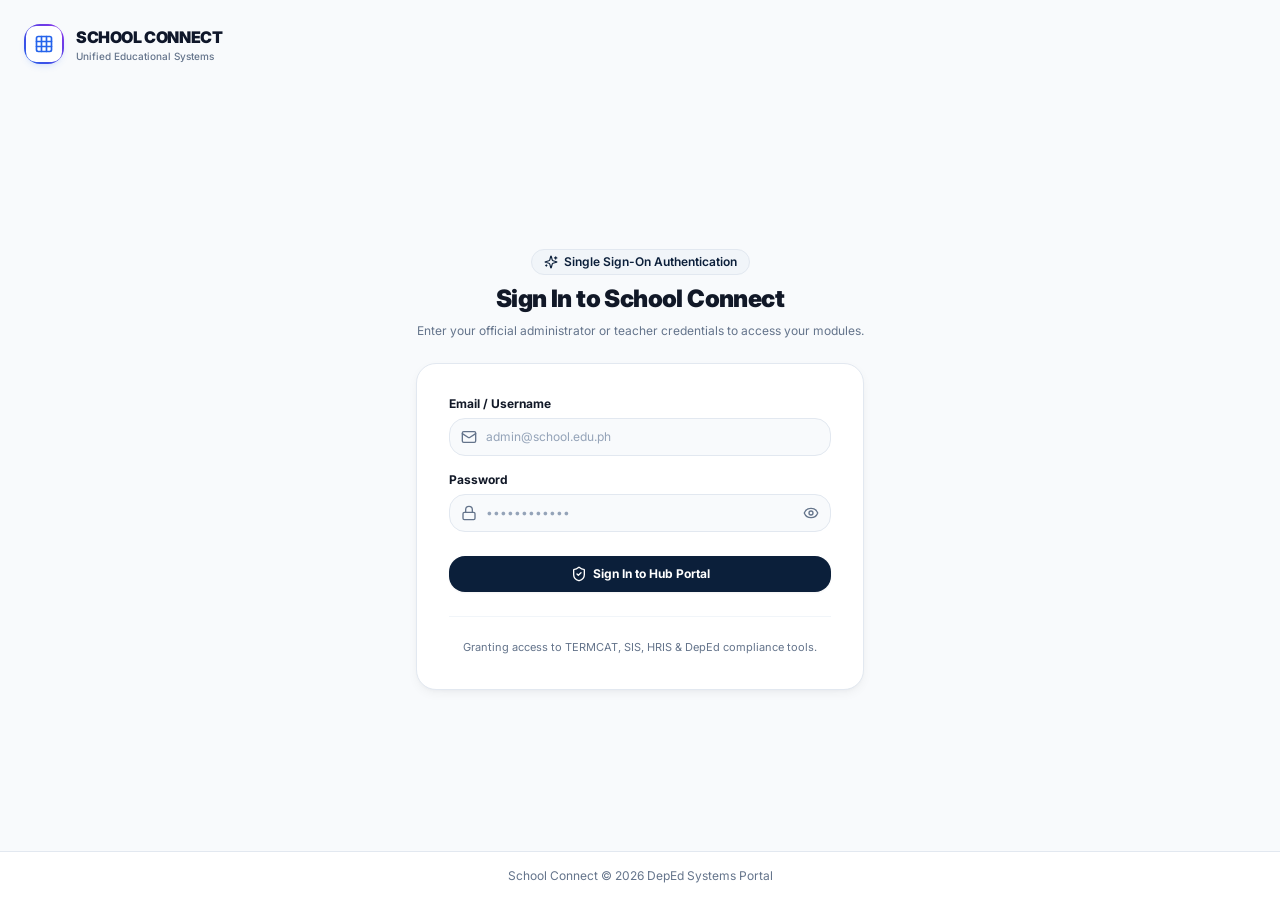
==== commit e2125ec3: "Updates" ====
--- a/index.html
+++ b/index.html
@@ -1,37 +1,38 @@
-<!DOCTYPE html>
-<html lang="en">
-  <head>
-    <meta charset="UTF-8" />
-    <link rel="icon" type="image/svg+xml" href="/favicon.svg" />
-    <meta name="viewport" content="width=device-width, initial-scale=1.0" />
-    <meta name="theme-color" content="#1a56db" />
-    <meta name="description" content="TERMCAT - Teacher Data Collection & Consolidation System for public schools in Concepcion, Romblon" />
-    <meta name="mobile-web-app-capable" content="yes" />
-    <meta name="apple-mobile-web-app-capable" content="yes" />
-    <meta name="apple-mobile-web-app-status-bar-style" content="default" />
-    <meta name="apple-mobile-web-app-title" content="TERMCAT" />
-    <link rel="preconnect" href="https://fonts.googleapis.com" />
-    <link rel="preconnect" href="https://fonts.gstatic.com" crossorigin />
-    <link href="https://fonts.googleapis.com/css2?family=Inter:wght@300;400;500;600;700;800&display=swap" rel="stylesheet" />
-    <title>TERMCAT - Teacher Data Collection & Consolidation System</title>
-    <!-- Start Single Page Apps for GitHub Pages -->
-    <script type="text/javascript">
-      (function(l) {
-        if (l.search[1] === '/' ) {
-          var decoded = l.search.slice(1).split('&').map(function(s) { 
-            return s.replace(/~and~/g, '&')
-          }).join('?');
-          window.history.replaceState(null, null,
-              l.pathname.slice(0, -1) + decoded + l.hash
-          );
-        }
-      }(window.location))
-    </script>
-    <!-- End Single Page Apps for GitHub Pages -->
-    <script type="module" crossorigin src="/assets/index-CIzfeXcQ.js"></script>
-    <link rel="stylesheet" crossorigin href="/assets/index-Ciyn6r6q.css">
-  <link rel="manifest" href="/manifest.webmanifest"><script id="vite-plugin-pwa:register-sw" src="/registerSW.js"></script></head>
-  <body>
-    <div id="root"></div>
-  </body>
-</html>
+<!DOCTYPE html>
+<html lang="en">
+  <head>
+    <meta charset="UTF-8" />
+    <link rel="icon" type="image/svg+xml" href="/favicon.svg" />
+    <meta name="viewport" content="width=device-width, initial-scale=1.0" />
+    <meta name="theme-color" content="#1a56db" />
+    <meta name="description" content="TERMCAT - Teacher Data Collection & Consolidation System for public schools in Concepcion, Romblon" />
+    <meta name="mobile-web-app-capable" content="yes" />
+    <meta name="apple-mobile-web-app-capable" content="yes" />
+    <meta name="apple-mobile-web-app-status-bar-style" content="default" />
+    <meta name="apple-mobile-web-app-title" content="TERMCAT" />
+    <link rel="preconnect" href="https://fonts.googleapis.com" />
+    <link rel="preconnect" href="https://fonts.gstatic.com" crossorigin />
+    <link href="https://fonts.googleapis.com/css2?family=Inter:wght@300;400;500;600;700;800&display=swap" rel="stylesheet" />
+    <title>TERMCAT - Teacher Data Collection & Consolidation System</title>
+    <!-- Start Single Page Apps for GitHub Pages -->
+    <script type="text/javascript">
+      (function(l) {
+        if (l.search[1] === '/' ) {
+          var decoded = l.search.slice(1).split('&').map(function(s) { 
+            return s.replace(/~and~/g, '&')
+          }).join('?');
+          window.history.replaceState(null, null,
+              l.pathname.slice(0, -1) + decoded + l.hash
+          );
+        }
+      }(window.location))
+    </script>
+    <!-- End Single Page Apps for GitHub Pages -->
+    <script type="module" crossorigin src="/assets/index-CL0Epmmt.js"></script>
+    <link rel="stylesheet" crossorigin href="/assets/index-CYsH70om.css">
+  <link rel="manifest" href="/manifest.webmanifest"><script id="vite-plugin-pwa:register-sw" src="/registerSW.js"></script></head>
+  <body>
+    <div id="root"></div>+
+  </body>
+</html>
--- a/assets/index-CYsH70om.css
+++ b/assets/index-CYsH70om.css
@@ -0,0 +1 @@
+*,:before,:after{--tw-border-spacing-x: 0;--tw-border-spacing-y: 0;--tw-translate-x: 0;--tw-translate-y: 0;--tw-rotate: 0;--tw-skew-x: 0;--tw-skew-y: 0;--tw-scale-x: 1;--tw-scale-y: 1;--tw-pan-x: ;--tw-pan-y: ;--tw-pinch-zoom: ;--tw-scroll-snap-strictness: proximity;--tw-gradient-from-position: ;--tw-gradient-via-position: ;--tw-gradient-to-position: ;--tw-ordinal: ;--tw-slashed-zero: ;--tw-numeric-figure: ;--tw-numeric-spacing: ;--tw-numeric-fraction: ;--tw-ring-inset: ;--tw-ring-offset-width: 0px;--tw-ring-offset-color: #fff;--tw-ring-color: rgb(59 130 246 / .5);--tw-ring-offset-shadow: 0 0 #0000;--tw-ring-shadow: 0 0 #0000;--tw-shadow: 0 0 #0000;--tw-shadow-colored: 0 0 #0000;--tw-blur: ;--tw-brightness: ;--tw-contrast: ;--tw-grayscale: ;--tw-hue-rotate: ;--tw-invert: ;--tw-saturate: ;--tw-sepia: ;--tw-drop-shadow: ;--tw-backdrop-blur: ;--tw-backdrop-brightness: ;--tw-backdrop-contrast: ;--tw-backdrop-grayscale: ;--tw-backdrop-hue-rotate: ;--tw-backdrop-invert: ;--tw-backdrop-opacity: ;--tw-backdrop-saturate: ;--tw-backdrop-sepia: ;--tw-contain-size: ;--tw-contain-layout: ;--tw-contain-paint: ;--tw-contain-style: }::backdrop{--tw-border-spacing-x: 0;--tw-border-spacing-y: 0;--tw-translate-x: 0;--tw-translate-y: 0;--tw-rotate: 0;--tw-skew-x: 0;--tw-skew-y: 0;--tw-scale-x: 1;--tw-scale-y: 1;--tw-pan-x: ;--tw-pan-y: ;--tw-pinch-zoom: ;--tw-scroll-snap-strictness: proximity;--tw-gradient-from-position: ;--tw-gradient-via-position: ;--tw-gradient-to-position: ;--tw-ordinal: ;--tw-slashed-zero: ;--tw-numeric-figure: ;--tw-numeric-spacing: ;--tw-numeric-fraction: ;--tw-ring-inset: ;--tw-ring-offset-width: 0px;--tw-ring-offset-color: #fff;--tw-ring-color: rgb(59 130 246 / .5);--tw-ring-offset-shadow: 0 0 #0000;--tw-ring-shadow: 0 0 #0000;--tw-shadow: 0 0 #0000;--tw-shadow-colored: 0 0 #0000;--tw-blur: ;--tw-brightness: ;--tw-contrast: ;--tw-grayscale: ;--tw-hue-rotate: ;--tw-invert: ;--tw-saturate: ;--tw-sepia: ;--tw-drop-shadow: ;--tw-backdrop-blur: ;--tw-backdrop-brightness: ;--tw-backdrop-contrast: ;--tw-backdrop-grayscale: ;--tw-backdrop-hue-rotate: ;--tw-backdrop-invert: ;--tw-backdrop-opacity: ;--tw-backdrop-saturate: ;--tw-backdrop-sepia: ;--tw-contain-size: ;--tw-contain-layout: ;--tw-contain-paint: ;--tw-contain-style: }*,:before,:after{box-sizing:border-box;border-width:0;border-style:solid;border-color:#e5e7eb}:before,:after{--tw-content: ""}html,:host{line-height:1.5;-webkit-text-size-adjust:100%;-moz-tab-size:4;-o-tab-size:4;tab-size:4;font-family:Inter,system-ui,-apple-system,sans-serif;font-feature-settings:normal;font-variation-settings:normal;-webkit-tap-highlight-color:transparent}body{margin:0;line-height:inherit}hr{height:0;color:inherit;border-top-width:1px}abbr:where([title]){-webkit-text-decoration:underline dotted;text-decoration:underline dotted}h1,h2,h3,h4,h5,h6{font-size:inherit;font-weight:inherit}a{color:inherit;text-decoration:inherit}b,strong{font-weight:bolder}code,kbd,samp,pre{font-family:ui-monospace,SFMono-Regular,Menlo,Monaco,Consolas,Liberation Mono,Courier New,monospace;font-feature-settings:normal;font-variation-settings:normal;font-size:1em}small{font-size:80%}sub,sup{font-size:75%;line-height:0;position:relative;vertical-align:baseline}sub{bottom:-.25em}sup{top:-.5em}table{text-indent:0;border-color:inherit;border-collapse:collapse}button,input,optgroup,select,textarea{font-family:inherit;font-feature-settings:inherit;font-variation-settings:inherit;font-size:100%;font-weight:inherit;line-height:inherit;letter-spacing:inherit;color:inherit;margin:0;padding:0}button,select{text-transform:none}button,input:where([type=button]),input:where([type=reset]),input:where([type=submit]){-webkit-appearance:button;background-color:transparent;background-image:none}:-moz-focusring{outline:auto}:-moz-ui-invalid{box-shadow:none}progress{vertical-align:baseline}::-webkit-inner-spin-button,::-webkit-outer-spin-button{height:auto}[type=search]{-webkit-appearance:textfield;outline-offset:-2px}::-webkit-search-decoration{-webkit-appearance:none}::-webkit-file-upload-button{-webkit-appearance:button;font:inherit}summary{display:list-item}blockquote,dl,dd,h1,h2,h3,h4,h5,h6,hr,figure,p,pre{margin:0}fieldset{margin:0;padding:0}legend{padding:0}ol,ul,menu{list-style:none;margin:0;padding:0}dialog{padding:0}textarea{resize:vertical}input::-moz-placeholder,textarea::-moz-placeholder{opacity:1;color:#9ca3af}input::placeholder,textarea::placeholder{opacity:1;color:#9ca3af}button,[role=button]{cursor:pointer}:disabled{cursor:default}img,svg,video,canvas,audio,iframe,embed,object{display:block;vertical-align:middle}img,video{max-width:100%;height:auto}[hidden]:where(:not([hidden=until-found])){display:none}html{-webkit-font-smoothing:antialiased;-moz-osx-font-smoothing:grayscale;scroll-behavior:smooth}body{--tw-bg-opacity: 1;background-color:rgb(248 250 252 / var(--tw-bg-opacity, 1));font-family:Inter,system-ui,-apple-system,sans-serif;--tw-text-opacity: 1;color:rgb(15 23 42 / var(--tw-text-opacity, 1))}body *::-moz-selection{background-color:#2563eb33;--tw-text-opacity: 1;color:rgb(26 58 110 / var(--tw-text-opacity, 1))}body *::selection{background-color:#2563eb33;--tw-text-opacity: 1;color:rgb(26 58 110 / var(--tw-text-opacity, 1))}body::-moz-selection{background-color:#2563eb33;--tw-text-opacity: 1;color:rgb(26 58 110 / var(--tw-text-opacity, 1))}body::selection{background-color:#2563eb33;--tw-text-opacity: 1;color:rgb(26 58 110 / var(--tw-text-opacity, 1))}body{min-height:100dvh}*{box-sizing:border-box;--tw-border-opacity: 1;border-color:rgb(226 232 240 / var(--tw-border-opacity, 1))}:focus-visible{outline:2px solid transparent;outline-offset:2px;--tw-ring-offset-shadow: var(--tw-ring-inset) 0 0 0 var(--tw-ring-offset-width) var(--tw-ring-offset-color);--tw-ring-shadow: var(--tw-ring-inset) 0 0 0 calc(2px + var(--tw-ring-offset-width)) var(--tw-ring-color);box-shadow:var(--tw-ring-offset-shadow),var(--tw-ring-shadow),var(--tw-shadow, 0 0 #0000);--tw-ring-color: rgb(37 99 235 / .6);--tw-ring-offset-width: 2px;--tw-ring-offset-color: #fff}::-webkit-scrollbar{width:6px;height:6px}::-webkit-scrollbar-track{background:transparent}::-webkit-scrollbar-thumb{border-radius:9999px;background-color:#cbd5e199;-webkit-transition-property:color,background-color,border-color,text-decoration-color,fill,stroke;transition-property:color,background-color,border-color,text-decoration-color,fill,stroke;transition-timing-function:cubic-bezier(.4,0,.2,1);transition-duration:.15s}::-webkit-scrollbar-thumb:hover{background-color:#94a3b8cc}.sidebar-scroll::-webkit-scrollbar-thumb{background-color:#ffffff1a}.sidebar-scroll::-webkit-scrollbar-thumb:hover{background-color:#fff3}input,select,textarea{font-family:Inter,system-ui,-apple-system,sans-serif}.btn-sm{display:inline-flex;cursor:pointer;-webkit-user-select:none;-moz-user-select:none;user-select:none;align-items:center;justify-content:center;gap:.375rem;border-radius:.75rem;padding:.375rem .75rem;font-size:.75rem;line-height:1rem;font-weight:500;transition-property:all;transition-timing-function:cubic-bezier(.4,0,.2,1);transition-duration:.2s}.btn-sm:focus-visible{outline:2px solid transparent;outline-offset:2px;--tw-ring-offset-shadow: var(--tw-ring-inset) 0 0 0 var(--tw-ring-offset-width) var(--tw-ring-offset-color);--tw-ring-shadow: var(--tw-ring-inset) 0 0 0 calc(2px + var(--tw-ring-offset-width)) var(--tw-ring-color);box-shadow:var(--tw-ring-offset-shadow),var(--tw-ring-shadow),var(--tw-shadow, 0 0 #0000);--tw-ring-opacity: 1;--tw-ring-color: rgb(37 99 235 / var(--tw-ring-opacity, 1));--tw-ring-offset-width: 1px}.btn-sm:disabled{pointer-events:none;cursor:not-allowed;opacity:.5}.btn-md{display:inline-flex;cursor:pointer;-webkit-user-select:none;-moz-user-select:none;user-select:none;align-items:center;justify-content:center;gap:.5rem;border-radius:.75rem;padding:.5rem 1rem;font-size:.875rem;line-height:1.25rem;font-weight:500;transition-property:all;transition-timing-function:cubic-bezier(.4,0,.2,1);transition-duration:.2s}.btn-md:focus-visible{outline:2px solid transparent;outline-offset:2px;--tw-ring-offset-shadow: var(--tw-ring-inset) 0 0 0 var(--tw-ring-offset-width) var(--tw-ring-offset-color);--tw-ring-shadow: var(--tw-ring-inset) 0 0 0 calc(2px + var(--tw-ring-offset-width)) var(--tw-ring-color);box-shadow:var(--tw-ring-offset-shadow),var(--tw-ring-shadow),var(--tw-shadow, 0 0 #0000);--tw-ring-opacity: 1;--tw-ring-color: rgb(37 99 235 / var(--tw-ring-opacity, 1));--tw-ring-offset-width: 1px}.btn-md:disabled{pointer-events:none;cursor:not-allowed;opacity:.5}.btn-lg{display:inline-flex;cursor:pointer;-webkit-user-select:none;-moz-user-select:none;user-select:none;align-items:center;justify-content:center;gap:.5rem;border-radius:.75rem;padding:.625rem 1.25rem;font-size:.875rem;line-height:1.25rem;font-weight:600;transition-property:all;transition-timing-function:cubic-bezier(.4,0,.2,1);transition-duration:.2s}.btn-lg:focus-visible{outline:2px solid transparent;outline-offset:2px;--tw-ring-offset-shadow: var(--tw-ring-inset) 0 0 0 var(--tw-ring-offset-width) var(--tw-ring-offset-color);--tw-ring-shadow: var(--tw-ring-inset) 0 0 0 calc(2px + var(--tw-ring-offset-width)) var(--tw-ring-color);box-shadow:var(--tw-ring-offset-shadow),var(--tw-ring-shadow),var(--tw-shadow, 0 0 #0000);--tw-ring-opacity: 1;--tw-ring-color: rgb(37 99 235 / var(--tw-ring-opacity, 1));--tw-ring-offset-width: 1px}.btn-lg:disabled{pointer-events:none;cursor:not-allowed;opacity:.5}.btn-primary{--tw-bg-opacity: 1;background-color:rgb(26 58 110 / var(--tw-bg-opacity, 1));--tw-text-opacity: 1;color:rgb(255 255 255 / var(--tw-text-opacity, 1));--tw-shadow: 0 1px 2px 0 rgb(0 0 0 / .05);--tw-shadow-colored: 0 1px 2px 0 var(--tw-shadow-color);box-shadow:var(--tw-ring-offset-shadow, 0 0 #0000),var(--tw-ring-shadow, 0 0 #0000),var(--tw-shadow)}.btn-primary:hover{--tw-bg-opacity: 1;background-color:rgb(15 36 68 / var(--tw-bg-opacity, 1));--tw-shadow: 0 4px 12px -2px rgb(15 23 42 / .06), 0 2px 4px -2px rgb(15 23 42 / .04);--tw-shadow-colored: 0 4px 12px -2px var(--tw-shadow-color), 0 2px 4px -2px var(--tw-shadow-color);box-shadow:var(--tw-ring-offset-shadow, 0 0 #0000),var(--tw-ring-shadow, 0 0 #0000),var(--tw-shadow)}.btn-primary:active{--tw-scale-x: .98;--tw-scale-y: .98;transform:translate(var(--tw-translate-x),var(--tw-translate-y)) rotate(var(--tw-rotate)) skew(var(--tw-skew-x)) skewY(var(--tw-skew-y)) scaleX(var(--tw-scale-x)) scaleY(var(--tw-scale-y))}.btn-secondary{border-width:1px;--tw-border-opacity: 1;border-color:rgb(226 232 240 / var(--tw-border-opacity, 1));--tw-bg-opacity: 1;background-color:rgb(255 255 255 / var(--tw-bg-opacity, 1));--tw-text-opacity: 1;color:rgb(15 23 42 / var(--tw-text-opacity, 1));--tw-shadow: 0 1px 2px 0 rgb(0 0 0 / .03), 0 1px 3px -1px rgb(0 0 0 / .05);--tw-shadow-colored: 0 1px 2px 0 var(--tw-shadow-color), 0 1px 3px -1px var(--tw-shadow-color);box-shadow:var(--tw-ring-offset-shadow, 0 0 #0000),var(--tw-ring-shadow, 0 0 #0000),var(--tw-shadow)}.btn-secondary:hover{--tw-border-opacity: 1;border-color:rgb(203 213 225 / var(--tw-border-opacity, 1));--tw-bg-opacity: 1;background-color:rgb(241 245 249 / var(--tw-bg-opacity, 1))}.btn-secondary:active{--tw-scale-x: .98;--tw-scale-y: .98;transform:translate(var(--tw-translate-x),var(--tw-translate-y)) rotate(var(--tw-rotate)) skew(var(--tw-skew-x)) skewY(var(--tw-skew-y)) scaleX(var(--tw-scale-x)) scaleY(var(--tw-scale-y))}.btn-danger{--tw-bg-opacity: 1;background-color:rgb(220 38 38 / var(--tw-bg-opacity, 1));--tw-text-opacity: 1;color:rgb(255 255 255 / var(--tw-text-opacity, 1));--tw-shadow: 0 1px 2px 0 rgb(0 0 0 / .05);--tw-shadow-colored: 0 1px 2px 0 var(--tw-shadow-color);box-shadow:var(--tw-ring-offset-shadow, 0 0 #0000),var(--tw-ring-shadow, 0 0 #0000),var(--tw-shadow)}.btn-danger:hover{--tw-bg-opacity: 1;background-color:rgb(185 28 28 / var(--tw-bg-opacity, 1))}.btn-danger:active{--tw-scale-x: .98;--tw-scale-y: .98;transform:translate(var(--tw-translate-x),var(--tw-translate-y)) rotate(var(--tw-rotate)) skew(var(--tw-skew-x)) skewY(var(--tw-skew-y)) scaleX(var(--tw-scale-x)) scaleY(var(--tw-scale-y))}.btn-ghost{--tw-text-opacity: 1;color:rgb(71 85 105 / var(--tw-text-opacity, 1))}.btn-ghost:hover{--tw-bg-opacity: 1;background-color:rgb(241 245 249 / var(--tw-bg-opacity, 1));--tw-text-opacity: 1;color:rgb(15 23 42 / var(--tw-text-opacity, 1))}.btn-ghost:active{--tw-scale-x: .98;--tw-scale-y: .98;transform:translate(var(--tw-translate-x),var(--tw-translate-y)) rotate(var(--tw-rotate)) skew(var(--tw-skew-x)) skewY(var(--tw-skew-y)) scaleX(var(--tw-scale-x)) scaleY(var(--tw-scale-y))}.btn-success{--tw-bg-opacity: 1;background-color:rgb(22 163 74 / var(--tw-bg-opacity, 1));--tw-text-opacity: 1;color:rgb(255 255 255 / var(--tw-text-opacity, 1));--tw-shadow: 0 1px 2px 0 rgb(0 0 0 / .05);--tw-shadow-colored: 0 1px 2px 0 var(--tw-shadow-color);box-shadow:var(--tw-ring-offset-shadow, 0 0 #0000),var(--tw-ring-shadow, 0 0 #0000),var(--tw-shadow)}.btn-success:hover{--tw-bg-opacity: 1;background-color:rgb(21 128 61 / var(--tw-bg-opacity, 1))}.btn-success:active{--tw-scale-x: .98;--tw-scale-y: .98;transform:translate(var(--tw-translate-x),var(--tw-translate-y)) rotate(var(--tw-rotate)) skew(var(--tw-skew-x)) skewY(var(--tw-skew-y)) scaleX(var(--tw-scale-x)) scaleY(var(--tw-scale-y))}.form-input{width:100%;border-radius:.75rem;border-width:1px;--tw-border-opacity: 1;border-color:rgb(226 232 240 / var(--tw-border-opacity, 1));--tw-bg-opacity: 1;background-color:rgb(255 255 255 / var(--tw-bg-opacity, 1));padding:.625rem .875rem;font-size:.875rem;line-height:1.25rem;--tw-text-opacity: 1;color:rgb(15 23 42 / var(--tw-text-opacity, 1))}.form-input::-moz-placeholder{--tw-placeholder-opacity: 1;color:rgb(148 163 184 / var(--tw-placeholder-opacity, 1))}.form-input::placeholder{--tw-placeholder-opacity: 1;color:rgb(148 163 184 / var(--tw-placeholder-opacity, 1))}.form-input{transition-property:all;transition-timing-function:cubic-bezier(.4,0,.2,1);transition-duration:.15s}.form-input:focus{--tw-border-opacity: 1;border-color:rgb(37 99 235 / var(--tw-border-opacity, 1));outline:2px solid transparent;outline-offset:2px;--tw-ring-offset-shadow: var(--tw-ring-inset) 0 0 0 var(--tw-ring-offset-width) var(--tw-ring-offset-color);--tw-ring-shadow: var(--tw-ring-inset) 0 0 0 calc(2px + var(--tw-ring-offset-width)) var(--tw-ring-color);box-shadow:var(--tw-ring-offset-shadow),var(--tw-ring-shadow),var(--tw-shadow, 0 0 #0000);--tw-ring-color: rgb(37 99 235 / .2)}.form-input:disabled{--tw-border-opacity: 1;border-color:rgb(226 232 240 / var(--tw-border-opacity, 1));--tw-bg-opacity: 1;background-color:rgb(241 245 249 / var(--tw-bg-opacity, 1));--tw-text-opacity: 1;color:rgb(71 85 105 / var(--tw-text-opacity, 1))}.form-select{width:100%;cursor:pointer;-webkit-appearance:none;-moz-appearance:none;appearance:none;border-radius:.75rem;border-width:1px;--tw-border-opacity: 1;border-color:rgb(226 232 240 / var(--tw-border-opacity, 1));--tw-bg-opacity: 1;background-color:rgb(255 255 255 / var(--tw-bg-opacity, 1));padding:.625rem 2.5rem .625rem .875rem;font-size:.875rem;line-height:1.25rem;--tw-text-opacity: 1;color:rgb(15 23 42 / var(--tw-text-opacity, 1))}.form-select::-moz-placeholder{--tw-placeholder-opacity: 1;color:rgb(148 163 184 / var(--tw-placeholder-opacity, 1))}.form-select::placeholder{--tw-placeholder-opacity: 1;color:rgb(148 163 184 / var(--tw-placeholder-opacity, 1))}.form-select{transition-property:all;transition-timing-function:cubic-bezier(.4,0,.2,1);transition-duration:.15s}.form-select:focus{--tw-border-opacity: 1;border-color:rgb(37 99 235 / var(--tw-border-opacity, 1));outline:2px solid transparent;outline-offset:2px;--tw-ring-offset-shadow: var(--tw-ring-inset) 0 0 0 var(--tw-ring-offset-width) var(--tw-ring-offset-color);--tw-ring-shadow: var(--tw-ring-inset) 0 0 0 calc(2px + var(--tw-ring-offset-width)) var(--tw-ring-color);box-shadow:var(--tw-ring-offset-shadow),var(--tw-ring-shadow),var(--tw-shadow, 0 0 #0000);--tw-ring-color: rgb(37 99 235 / .2)}.form-select:disabled{--tw-border-opacity: 1;border-color:rgb(226 232 240 / var(--tw-border-opacity, 1));--tw-bg-opacity: 1;background-color:rgb(241 245 249 / var(--tw-bg-opacity, 1));--tw-text-opacity: 1;color:rgb(71 85 105 / var(--tw-text-opacity, 1))}.form-select{background-image:url("data:image/svg+xml,%3Csvg xmlns='http://www.w3.org/2000/svg' width='16' height='16' viewBox='0 0 24 24' fill='none' stroke='%2364748b' stroke-width='2' stroke-linecap='round' stroke-linejoin='round'%3E%3Cpath d='m6 9 6 6 6-6'/%3E%3C/svg%3E");background-repeat:no-repeat;background-position:right 12px center}.form-textarea{width:100%;resize:none;border-radius:.75rem;border-width:1px;--tw-border-opacity: 1;border-color:rgb(226 232 240 / var(--tw-border-opacity, 1));--tw-bg-opacity: 1;background-color:rgb(255 255 255 / var(--tw-bg-opacity, 1));padding:.625rem .875rem;font-size:.875rem;line-height:1.25rem;line-height:1.625;--tw-text-opacity: 1;color:rgb(15 23 42 / var(--tw-text-opacity, 1))}.form-textarea::-moz-placeholder{--tw-placeholder-opacity: 1;color:rgb(148 163 184 / var(--tw-placeholder-opacity, 1))}.form-textarea::placeholder{--tw-placeholder-opacity: 1;color:rgb(148 163 184 / var(--tw-placeholder-opacity, 1))}.form-textarea{transition-property:all;transition-timing-function:cubic-bezier(.4,0,.2,1);transition-duration:.15s}.form-textarea:focus{--tw-border-opacity: 1;border-color:rgb(37 99 235 / var(--tw-border-opacity, 1));outline:2px solid transparent;outline-offset:2px;--tw-ring-offset-shadow: var(--tw-ring-inset) 0 0 0 var(--tw-ring-offset-width) var(--tw-ring-offset-color);--tw-ring-shadow: var(--tw-ring-inset) 0 0 0 calc(2px + var(--tw-ring-offset-width)) var(--tw-ring-color);box-shadow:var(--tw-ring-offset-shadow),var(--tw-ring-shadow),var(--tw-shadow, 0 0 #0000);--tw-ring-color: rgb(37 99 235 / .2)}.form-textarea:disabled{--tw-border-opacity: 1;border-color:rgb(226 232 240 / var(--tw-border-opacity, 1));--tw-bg-opacity: 1;background-color:rgb(241 245 249 / var(--tw-bg-opacity, 1));--tw-text-opacity: 1;color:rgb(71 85 105 / var(--tw-text-opacity, 1))}.form-label{margin-bottom:.375rem;display:block;font-size:.75rem;line-height:1rem;font-weight:600;text-transform:uppercase;letter-spacing:.05em;--tw-text-opacity: 1;color:rgb(71 85 105 / var(--tw-text-opacity, 1))}.form-error{margin-top:.25rem;display:flex;align-items:center;gap:.25rem;font-size:.75rem;line-height:1rem;font-weight:500;--tw-text-opacity: 1;color:rgb(220 38 38 / var(--tw-text-opacity, 1))}.form-hint{margin-top:.25rem;font-size:.75rem;line-height:1rem;--tw-text-opacity: 1;color:rgb(148 163 184 / var(--tw-text-opacity, 1))}.card{border-radius:1rem;border-width:1px;border-color:#e2e8f0cc;--tw-bg-opacity: 1;background-color:rgb(255 255 255 / var(--tw-bg-opacity, 1));--tw-shadow: 0 1px 2px 0 rgb(0 0 0 / .03), 0 1px 3px -1px rgb(0 0 0 / .05);--tw-shadow-colored: 0 1px 2px 0 var(--tw-shadow-color), 0 1px 3px -1px var(--tw-shadow-color);box-shadow:var(--tw-ring-offset-shadow, 0 0 #0000),var(--tw-ring-shadow, 0 0 #0000),var(--tw-shadow);transition-property:all;transition-timing-function:cubic-bezier(.4,0,.2,1);transition-duration:.2s}.card-hover:hover{--tw-border-opacity: 1;border-color:rgb(203 213 225 / var(--tw-border-opacity, 1));--tw-shadow: 0 4px 12px -2px rgb(15 23 42 / .06), 0 2px 4px -2px rgb(15 23 42 / .04);--tw-shadow-colored: 0 4px 12px -2px var(--tw-shadow-color), 0 2px 4px -2px var(--tw-shadow-color);box-shadow:var(--tw-ring-offset-shadow, 0 0 #0000),var(--tw-ring-shadow, 0 0 #0000),var(--tw-shadow)}.badge{display:inline-flex;align-items:center;gap:.375rem;border-radius:9999px;padding:.25rem .625rem;font-size:.75rem;line-height:1rem;font-weight:600;letter-spacing:-.025em}.badge-submitted{display:inline-flex;align-items:center;gap:.375rem;border-radius:9999px;border-width:1px;border-color:#bfdbfe99;--tw-bg-opacity: 1;background-color:rgb(239 246 255 / var(--tw-bg-opacity, 1));padding:.25rem .625rem;font-size:.75rem;line-height:1rem;font-weight:600;letter-spacing:-.025em;--tw-text-opacity: 1;color:rgb(29 78 216 / var(--tw-text-opacity, 1))}.badge-reviewed{display:inline-flex;align-items:center;gap:.375rem;border-radius:9999px;border-width:1px;border-color:#fde68a99;--tw-bg-opacity: 1;background-color:rgb(255 251 235 / var(--tw-bg-opacity, 1));padding:.25rem .625rem;font-size:.75rem;line-height:1rem;font-weight:600;letter-spacing:-.025em;--tw-text-opacity: 1;color:rgb(180 83 9 / var(--tw-text-opacity, 1))}.badge-returned{display:inline-flex;align-items:center;gap:.375rem;border-radius:9999px;border-width:1px;border-color:#fecaca99;--tw-bg-opacity: 1;background-color:rgb(254 242 242 / var(--tw-bg-opacity, 1));padding:.25rem .625rem;font-size:.75rem;line-height:1rem;font-weight:600;letter-spacing:-.025em;--tw-text-opacity: 1;color:rgb(185 28 28 / var(--tw-text-opacity, 1))}.badge-finalized{display:inline-flex;align-items:center;gap:.375rem;border-radius:9999px;border-width:1px;border-color:#a7f3d099;--tw-bg-opacity: 1;background-color:rgb(236 253 245 / var(--tw-bg-opacity, 1));padding:.25rem .625rem;font-size:.75rem;line-height:1rem;font-weight:600;letter-spacing:-.025em;--tw-text-opacity: 1;color:rgb(4 120 87 / var(--tw-text-opacity, 1))}.data-table{width:100%;border-collapse:collapse;text-align:left;font-size:.875rem;line-height:1.25rem}.data-table thead tr{border-bottom-width:1px;--tw-border-opacity: 1;border-color:rgb(226 232 240 / var(--tw-border-opacity, 1));background-color:#f8fafccc}.data-table thead th{white-space:nowrap;padding:.875rem 1rem;font-size:.75rem;line-height:1rem;font-weight:700;text-transform:uppercase;letter-spacing:.05em;--tw-text-opacity: 1;color:rgb(100 116 139 / var(--tw-text-opacity, 1))}.data-table tbody tr{border-bottom-width:1px;--tw-border-opacity: 1;border-color:rgb(241 245 249 / var(--tw-border-opacity, 1));transition-property:color,background-color,border-color,text-decoration-color,fill,stroke;transition-timing-function:cubic-bezier(.4,0,.2,1);transition-duration:.15s}.data-table tbody tr:last-child{border-width:0px}.data-table tbody tr:hover{background-color:#f8fafc99}.data-table tbody td{padding:.875rem 1rem;vertical-align:middle;--tw-text-opacity: 1;color:rgb(15 23 42 / var(--tw-text-opacity, 1))}.section-title{font-size:1rem;line-height:1.5rem;font-weight:700;letter-spacing:-.025em;--tw-text-opacity: 1;color:rgb(15 23 42 / var(--tw-text-opacity, 1))}.page-title{font-size:1.5rem;line-height:2rem;font-weight:800;letter-spacing:-.025em;--tw-text-opacity: 1;color:rgb(15 23 42 / var(--tw-text-opacity, 1))}.divider{border-top-width:1px;--tw-border-opacity: 1;border-color:rgb(226 232 240 / var(--tw-border-opacity, 1))}.skeleton{animation:pulse 2s cubic-bezier(.4,0,.6,1) infinite;border-radius:.5rem;background-color:#e2e8f0b3}.pointer-events-none{pointer-events:none}.fixed{position:fixed}.absolute{position:absolute}.relative{position:relative}.sticky{position:sticky}.inset-0{top:0;right:0;bottom:0;left:0}.-right-1\.5{right:-.375rem}.-top-1\.5{top:-.375rem}.bottom-0{bottom:0}.bottom-4{bottom:1rem}.bottom-full{bottom:100%}.left-0{left:0}.left-1\/2{left:50%}.left-2\.5{left:.625rem}.left-3{left:.75rem}.left-3\.5{left:.875rem}.left-full{left:100%}.right-0{right:0}.right-3{right:.75rem}.right-3\.5{right:.875rem}.right-4{right:1rem}.right-full{right:100%}.top-0{top:0}.top-1\/2{top:50%}.top-3{top:.75rem}.top-full{top:100%}.z-10{z-index:10}.z-30{z-index:30}.z-40{z-index:40}.z-50{z-index:50}.z-\[60\]{z-index:60}.mx-2{margin-left:.5rem;margin-right:.5rem}.mx-auto{margin-left:auto;margin-right:auto}.my-2{margin-top:.5rem;margin-bottom:.5rem}.my-8{margin-top:2rem;margin-bottom:2rem}.my-auto{margin-top:auto;margin-bottom:auto}.-mt-0\.5{margin-top:-.125rem}.mb-0{margin-bottom:0}.mb-1{margin-bottom:.25rem}.mb-1\.5{margin-bottom:.375rem}.mb-2{margin-bottom:.5rem}.mb-3{margin-bottom:.75rem}.mb-4{margin-bottom:1rem}.mb-5{margin-bottom:1.25rem}.mb-6{margin-bottom:1.5rem}.mb-8{margin-bottom:2rem}.ml-0\.5{margin-left:.125rem}.ml-1{margin-left:.25rem}.ml-1\.5{margin-left:.375rem}.ml-2{margin-left:.5rem}.ml-3{margin-left:.75rem}.ml-auto{margin-left:auto}.mr-1\.5{margin-right:.375rem}.mt-0\.5{margin-top:.125rem}.mt-1{margin-top:.25rem}.mt-1\.5{margin-top:.375rem}.mt-2{margin-top:.5rem}.mt-3{margin-top:.75rem}.mt-4{margin-top:1rem}.mt-6{margin-top:1.5rem}.mt-8{margin-top:2rem}.mt-auto{margin-top:auto}.block{display:block}.inline-block{display:inline-block}.flex{display:flex}.inline-flex{display:inline-flex}.table{display:table}.grid{display:grid}.hidden{display:none}.h-0\.5{height:.125rem}.h-1{height:.25rem}.h-1\.5{height:.375rem}.h-10{height:2.5rem}.h-11{height:2.75rem}.h-12{height:3rem}.h-14{height:3.5rem}.h-16{height:4rem}.h-2{height:.5rem}.h-20{height:5rem}.h-3{height:.75rem}.h-3\.5{height:.875rem}.h-4{height:1rem}.h-5{height:1.25rem}.h-6{height:1.5rem}.h-7{height:1.75rem}.h-8{height:2rem}.h-9{height:2.25rem}.h-\[400px\]{height:400px}.h-\[500px\]{height:500px}.h-full{height:100%}.max-h-48{max-height:12rem}.max-h-60{max-height:15rem}.max-h-96{max-height:24rem}.max-h-\[380px\]{max-height:380px}.max-h-\[75vh\]{max-height:75vh}.max-h-\[80vh\]{max-height:80vh}.max-h-\[92vh\]{max-height:92vh}.min-h-\[100px\]{min-height:100px}.min-h-\[120px\]{min-height:120px}.min-h-\[20px\]{min-height:20px}.min-h-\[28px\]{min-height:28px}.min-h-\[36px\]{min-height:36px}.min-h-\[400px\]{min-height:400px}.min-h-\[44px\]{min-height:44px}.min-h-\[90px\]{min-height:90px}.min-h-dvh{min-height:100dvh}.min-h-screen{min-height:100vh}.w-1{width:.25rem}.w-1\.5{width:.375rem}.w-10{width:2.5rem}.w-11{width:2.75rem}.w-12{width:3rem}.w-14{width:3.5rem}.w-16{width:4rem}.w-2{width:.5rem}.w-20{width:5rem}.w-28{width:7rem}.w-3{width:.75rem}.w-3\.5{width:.875rem}.w-32{width:8rem}.w-4{width:1rem}.w-44{width:11rem}.w-5{width:1.25rem}.w-6{width:1.5rem}.w-60{width:15rem}.w-64{width:16rem}.w-7{width:1.75rem}.w-8{width:2rem}.w-80{width:20rem}.w-9{width:2.25rem}.w-\[1px\]{width:1px}.w-\[400px\]{width:400px}.w-\[500px\]{width:500px}.w-full{width:100%}.min-w-0{min-width:0px}.min-w-\[200px\]{min-width:200px}.min-w-\[28px\]{min-width:28px}.min-w-\[36px\]{min-width:36px}.min-w-\[44px\]{min-width:44px}.max-w-2xl{max-width:42rem}.max-w-4xl{max-width:56rem}.max-w-5xl{max-width:64rem}.max-w-6xl{max-width:72rem}.max-w-7xl{max-width:80rem}.max-w-\[120px\]{max-width:120px}.max-w-\[130px\]{max-width:130px}.max-w-\[160px\]{max-width:160px}.max-w-\[180px\]{max-width:180px}.max-w-\[200px\]{max-width:200px}.max-w-\[80vw\]{max-width:80vw}.max-w-\[85vw\]{max-width:85vw}.max-w-full{max-width:100%}.max-w-lg{max-width:32rem}.max-w-md{max-width:28rem}.max-w-sm{max-width:24rem}.max-w-xs{max-width:20rem}.flex-1{flex:1 1 0%}.flex-shrink-0,.shrink-0{flex-shrink:0}.border-collapse{border-collapse:collapse}.-translate-x-1\/2{--tw-translate-x: -50%;transform:translate(var(--tw-translate-x),var(--tw-translate-y)) rotate(var(--tw-rotate)) skew(var(--tw-skew-x)) skewY(var(--tw-skew-y)) scaleX(var(--tw-scale-x)) scaleY(var(--tw-scale-y))}.-translate-y-1\/2{--tw-translate-y: -50%;transform:translate(var(--tw-translate-x),var(--tw-translate-y)) rotate(var(--tw-rotate)) skew(var(--tw-skew-x)) skewY(var(--tw-skew-y)) scaleX(var(--tw-scale-x)) scaleY(var(--tw-scale-y))}.translate-x-1{--tw-translate-x: .25rem;transform:translate(var(--tw-translate-x),var(--tw-translate-y)) rotate(var(--tw-rotate)) skew(var(--tw-skew-x)) skewY(var(--tw-skew-y)) scaleX(var(--tw-scale-x)) scaleY(var(--tw-scale-y))}.translate-x-6{--tw-translate-x: 1.5rem;transform:translate(var(--tw-translate-x),var(--tw-translate-y)) rotate(var(--tw-rotate)) skew(var(--tw-skew-x)) skewY(var(--tw-skew-y)) scaleX(var(--tw-scale-x)) scaleY(var(--tw-scale-y))}.rotate-180{--tw-rotate: 180deg;transform:translate(var(--tw-translate-x),var(--tw-translate-y)) rotate(var(--tw-rotate)) skew(var(--tw-skew-x)) skewY(var(--tw-skew-y)) scaleX(var(--tw-scale-x)) scaleY(var(--tw-scale-y))}.transform{transform:translate(var(--tw-translate-x),var(--tw-translate-y)) rotate(var(--tw-rotate)) skew(var(--tw-skew-x)) skewY(var(--tw-skew-y)) scaleX(var(--tw-scale-x)) scaleY(var(--tw-scale-y))}@keyframes fadeIn{0%{opacity:0}to{opacity:1}}.animate-fade-in{animation:fadeIn .2s ease-out}@keyframes ping{75%,to{transform:scale(2);opacity:0}}.animate-ping{animation:ping 1s cubic-bezier(0,0,.2,1) infinite}@keyframes pulse{50%{opacity:.5}}.animate-pulse{animation:pulse 2s cubic-bezier(.4,0,.6,1) infinite}@keyframes slideUp{0%{transform:translateY(8px);opacity:0}to{transform:translateY(0);opacity:1}}.animate-slide-up{animation:slideUp .3s ease-out}@keyframes spin{to{transform:rotate(360deg)}}.animate-spin{animation:spin 1s linear infinite}.cursor-not-allowed{cursor:not-allowed}.cursor-pointer{cursor:pointer}.select-none{-webkit-user-select:none;-moz-user-select:none;user-select:none}.select-all{-webkit-user-select:all;-moz-user-select:all;user-select:all}.list-inside{list-style-position:inside}.list-decimal{list-style-type:decimal}.grid-cols-1{grid-template-columns:repeat(1,minmax(0,1fr))}.grid-cols-2{grid-template-columns:repeat(2,minmax(0,1fr))}.grid-cols-3{grid-template-columns:repeat(3,minmax(0,1fr))}.flex-col{flex-direction:column}.flex-wrap{flex-wrap:wrap}.items-start{align-items:flex-start}.items-center{align-items:center}.justify-end{justify-content:flex-end}.justify-center{justify-content:center}.justify-between{justify-content:space-between}.gap-0\.5{gap:.125rem}.gap-1{gap:.25rem}.gap-1\.5{gap:.375rem}.gap-2{gap:.5rem}.gap-2\.5{gap:.625rem}.gap-3{gap:.75rem}.gap-3\.5{gap:.875rem}.gap-4{gap:1rem}.gap-5{gap:1.25rem}.gap-6{gap:1.5rem}.space-y-0\.5>:not([hidden])~:not([hidden]){--tw-space-y-reverse: 0;margin-top:calc(.125rem * calc(1 - var(--tw-space-y-reverse)));margin-bottom:calc(.125rem * var(--tw-space-y-reverse))}.space-y-1>:not([hidden])~:not([hidden]){--tw-space-y-reverse: 0;margin-top:calc(.25rem * calc(1 - var(--tw-space-y-reverse)));margin-bottom:calc(.25rem * var(--tw-space-y-reverse))}.space-y-1\.5>:not([hidden])~:not([hidden]){--tw-space-y-reverse: 0;margin-top:calc(.375rem * calc(1 - var(--tw-space-y-reverse)));margin-bottom:calc(.375rem * var(--tw-space-y-reverse))}.space-y-10>:not([hidden])~:not([hidden]){--tw-space-y-reverse: 0;margin-top:calc(2.5rem * calc(1 - var(--tw-space-y-reverse)));margin-bottom:calc(2.5rem * var(--tw-space-y-reverse))}.space-y-2>:not([hidden])~:not([hidden]){--tw-space-y-reverse: 0;margin-top:calc(.5rem * calc(1 - var(--tw-space-y-reverse)));margin-bottom:calc(.5rem * var(--tw-space-y-reverse))}.space-y-3>:not([hidden])~:not([hidden]){--tw-space-y-reverse: 0;margin-top:calc(.75rem * calc(1 - var(--tw-space-y-reverse)));margin-bottom:calc(.75rem * var(--tw-space-y-reverse))}.space-y-4>:not([hidden])~:not([hidden]){--tw-space-y-reverse: 0;margin-top:calc(1rem * calc(1 - var(--tw-space-y-reverse)));margin-bottom:calc(1rem * var(--tw-space-y-reverse))}.space-y-5>:not([hidden])~:not([hidden]){--tw-space-y-reverse: 0;margin-top:calc(1.25rem * calc(1 - var(--tw-space-y-reverse)));margin-bottom:calc(1.25rem * var(--tw-space-y-reverse))}.space-y-6>:not([hidden])~:not([hidden]){--tw-space-y-reverse: 0;margin-top:calc(1.5rem * calc(1 - var(--tw-space-y-reverse)));margin-bottom:calc(1.5rem * var(--tw-space-y-reverse))}.space-y-8>:not([hidden])~:not([hidden]){--tw-space-y-reverse: 0;margin-top:calc(2rem * calc(1 - var(--tw-space-y-reverse)));margin-bottom:calc(2rem * var(--tw-space-y-reverse))}.divide-x>:not([hidden])~:not([hidden]){--tw-divide-x-reverse: 0;border-right-width:calc(1px * var(--tw-divide-x-reverse));border-left-width:calc(1px * calc(1 - var(--tw-divide-x-reverse)))}.divide-y>:not([hidden])~:not([hidden]){--tw-divide-y-reverse: 0;border-top-width:calc(1px * calc(1 - var(--tw-divide-y-reverse)));border-bottom-width:calc(1px * var(--tw-divide-y-reverse))}.divide-slate-100>:not([hidden])~:not([hidden]){--tw-divide-opacity: 1;border-color:rgb(241 245 249 / var(--tw-divide-opacity, 1))}.divide-surface-border>:not([hidden])~:not([hidden]){--tw-divide-opacity: 1;border-color:rgb(226 232 240 / var(--tw-divide-opacity, 1))}.self-start{align-self:flex-start}.self-end{align-self:flex-end}.overflow-hidden{overflow:hidden}.overflow-x-auto{overflow-x:auto}.overflow-y-auto{overflow-y:auto}.overflow-x-hidden{overflow-x:hidden}.truncate{overflow:hidden;text-overflow:ellipsis;white-space:nowrap}.whitespace-nowrap{white-space:nowrap}.whitespace-pre-wrap{white-space:pre-wrap}.rounded{border-radius:.5rem}.rounded-2xl{border-radius:1.25rem}.rounded-\[10px\]{border-radius:10px}.rounded-full{border-radius:9999px}.rounded-lg{border-radius:.75rem}.rounded-md{border-radius:.5rem}.rounded-xl{border-radius:1rem}.rounded-t-xl{border-top-left-radius:1rem;border-top-right-radius:1rem}.border{border-width:1px}.border-2{border-width:2px}.border-b{border-bottom-width:1px}.border-b-2{border-bottom-width:2px}.border-l-4{border-left-width:4px}.border-r{border-right-width:1px}.border-t{border-top-width:1px}.border-dashed{border-style:dashed}.border-\[\#0B1F3A\]\/30{border-color:#0b1f3a4d}.border-\[\#E2E8F0\]{--tw-border-opacity: 1;border-color:rgb(226 232 240 / var(--tw-border-opacity, 1))}.border-amber-100{--tw-border-opacity: 1;border-color:rgb(254 243 199 / var(--tw-border-opacity, 1))}.border-amber-200{--tw-border-opacity: 1;border-color:rgb(253 230 138 / var(--tw-border-opacity, 1))}.border-amber-300{--tw-border-opacity: 1;border-color:rgb(252 211 77 / var(--tw-border-opacity, 1))}.border-black{--tw-border-opacity: 1;border-color:rgb(0 0 0 / var(--tw-border-opacity, 1))}.border-blue-100{--tw-border-opacity: 1;border-color:rgb(219 234 254 / var(--tw-border-opacity, 1))}.border-blue-200{--tw-border-opacity: 1;border-color:rgb(191 219 254 / var(--tw-border-opacity, 1))}.border-blue-200\/60{border-color:#bfdbfe99}.border-blue-200\/80{border-color:#bfdbfecc}.border-blue-300{--tw-border-opacity: 1;border-color:rgb(147 197 253 / var(--tw-border-opacity, 1))}.border-blue-400\/20{border-color:#60a5fa33}.border-blue-400\/30{border-color:#60a5fa4d}.border-deped-blue{--tw-border-opacity: 1;border-color:rgb(26 58 110 / var(--tw-border-opacity, 1))}.border-deped-blue\/20{border-color:#1a3a6e33}.border-deped-blue\/30{border-color:#1a3a6e4d}.border-deped-blue\/40{border-color:#1a3a6e66}.border-deped-gold{--tw-border-opacity: 1;border-color:rgb(217 119 6 / var(--tw-border-opacity, 1))}.border-deped-green{--tw-border-opacity: 1;border-color:rgb(22 163 74 / var(--tw-border-opacity, 1))}.border-deped-red{--tw-border-opacity: 1;border-color:rgb(220 38 38 / var(--tw-border-opacity, 1))}.border-emerald-100{--tw-border-opacity: 1;border-color:rgb(209 250 229 / var(--tw-border-opacity, 1))}.border-emerald-200{--tw-border-opacity: 1;border-color:rgb(167 243 208 / var(--tw-border-opacity, 1))}.border-emerald-200\/90{border-color:#a7f3d0e6}.border-emerald-300{--tw-border-opacity: 1;border-color:rgb(110 231 183 / var(--tw-border-opacity, 1))}.border-red-100{--tw-border-opacity: 1;border-color:rgb(254 226 226 / var(--tw-border-opacity, 1))}.border-red-200{--tw-border-opacity: 1;border-color:rgb(254 202 202 / var(--tw-border-opacity, 1))}.border-red-200\/80{border-color:#fecacacc}.border-red-300{--tw-border-opacity: 1;border-color:rgb(252 165 165 / var(--tw-border-opacity, 1))}.border-rose-200{--tw-border-opacity: 1;border-color:rgb(254 205 211 / var(--tw-border-opacity, 1))}.border-slate-100{--tw-border-opacity: 1;border-color:rgb(241 245 249 / var(--tw-border-opacity, 1))}.border-slate-200{--tw-border-opacity: 1;border-color:rgb(226 232 240 / var(--tw-border-opacity, 1))}.border-slate-200\/60{border-color:#e2e8f099}.border-slate-200\/80{border-color:#e2e8f0cc}.border-slate-300{--tw-border-opacity: 1;border-color:rgb(203 213 225 / var(--tw-border-opacity, 1))}.border-slate-400{--tw-border-opacity: 1;border-color:rgb(148 163 184 / var(--tw-border-opacity, 1))}.border-slate-700{--tw-border-opacity: 1;border-color:rgb(51 65 85 / var(--tw-border-opacity, 1))}.border-surface-border{--tw-border-opacity: 1;border-color:rgb(226 232 240 / var(--tw-border-opacity, 1))}.border-transparent{border-color:transparent}.border-white\/10{border-color:#ffffff1a}.border-white\/15{border-color:#ffffff26}.border-white\/20{border-color:#fff3}.border-white\/30{border-color:#ffffff4d}.border-l-amber-500{--tw-border-opacity: 1;border-left-color:rgb(245 158 11 / var(--tw-border-opacity, 1))}.border-l-blue-600{--tw-border-opacity: 1;border-left-color:rgb(37 99 235 / var(--tw-border-opacity, 1))}.border-l-emerald-500{--tw-border-opacity: 1;border-left-color:rgb(16 185 129 / var(--tw-border-opacity, 1))}.border-l-red-500{--tw-border-opacity: 1;border-left-color:rgb(239 68 68 / var(--tw-border-opacity, 1))}.border-t-deped-blue{--tw-border-opacity: 1;border-top-color:rgb(26 58 110 / var(--tw-border-opacity, 1))}.border-t-white{--tw-border-opacity: 1;border-top-color:rgb(255 255 255 / var(--tw-border-opacity, 1))}.bg-\[\#0B1F3A\]{--tw-bg-opacity: 1;background-color:rgb(11 31 58 / var(--tw-bg-opacity, 1))}.bg-\[\#0f1f3e\]{--tw-bg-opacity: 1;background-color:rgb(15 31 62 / var(--tw-bg-opacity, 1))}.bg-\[\#4FC3F7\]{--tw-bg-opacity: 1;background-color:rgb(79 195 247 / var(--tw-bg-opacity, 1))}.bg-\[\#81C784\]{--tw-bg-opacity: 1;background-color:rgb(129 199 132 / var(--tw-bg-opacity, 1))}.bg-\[\#E2E8F0\]{--tw-bg-opacity: 1;background-color:rgb(226 232 240 / var(--tw-bg-opacity, 1))}.bg-\[\#E57373\]{--tw-bg-opacity: 1;background-color:rgb(229 115 115 / var(--tw-bg-opacity, 1))}.bg-\[\#F8FAFC\]{--tw-bg-opacity: 1;background-color:rgb(248 250 252 / var(--tw-bg-opacity, 1))}.bg-\[\#FFAB91\]{--tw-bg-opacity: 1;background-color:rgb(255 171 145 / var(--tw-bg-opacity, 1))}.bg-\[\#FFF176\]{--tw-bg-opacity: 1;background-color:rgb(255 241 118 / var(--tw-bg-opacity, 1))}.bg-amber-100{--tw-bg-opacity: 1;background-color:rgb(254 243 199 / var(--tw-bg-opacity, 1))}.bg-amber-200{--tw-bg-opacity: 1;background-color:rgb(253 230 138 / var(--tw-bg-opacity, 1))}.bg-amber-50{--tw-bg-opacity: 1;background-color:rgb(255 251 235 / var(--tw-bg-opacity, 1))}.bg-amber-50\/40{background-color:#fffbeb66}.bg-amber-50\/50{background-color:#fffbeb80}.bg-amber-500{--tw-bg-opacity: 1;background-color:rgb(245 158 11 / var(--tw-bg-opacity, 1))}.bg-amber-500\/5{background-color:#f59e0b0d}.bg-amber-600{--tw-bg-opacity: 1;background-color:rgb(217 119 6 / var(--tw-bg-opacity, 1))}.bg-blue-100{--tw-bg-opacity: 1;background-color:rgb(219 234 254 / var(--tw-bg-opacity, 1))}.bg-blue-100\/80{background-color:#dbeafecc}.bg-blue-300{--tw-bg-opacity: 1;background-color:rgb(147 197 253 / var(--tw-bg-opacity, 1))}.bg-blue-50{--tw-bg-opacity: 1;background-color:rgb(239 246 255 / var(--tw-bg-opacity, 1))}.bg-blue-50\/30{background-color:#eff6ff4d}.bg-blue-50\/60{background-color:#eff6ff99}.bg-blue-50\/70{background-color:#eff6ffb3}.bg-blue-500{--tw-bg-opacity: 1;background-color:rgb(59 130 246 / var(--tw-bg-opacity, 1))}.bg-blue-500\/10{background-color:#3b82f61a}.bg-blue-500\/20{background-color:#3b82f633}.bg-blue-500\/30{background-color:#3b82f64d}.bg-blue-600{--tw-bg-opacity: 1;background-color:rgb(37 99 235 / var(--tw-bg-opacity, 1))}.bg-blue-600\/10{background-color:#2563eb1a}.bg-blue-600\/30{background-color:#2563eb4d}.bg-content-primary\/20{background-color:#0f172a33}.bg-deped-blue{--tw-bg-opacity: 1;background-color:rgb(26 58 110 / var(--tw-bg-opacity, 1))}.bg-deped-blue-light{--tw-bg-opacity: 1;background-color:rgb(239 246 255 / var(--tw-bg-opacity, 1))}.bg-deped-blue-light\/30{background-color:#eff6ff4d}.bg-deped-blue-light\/50{background-color:#eff6ff80}.bg-deped-gold-light{--tw-bg-opacity: 1;background-color:rgb(254 243 199 / var(--tw-bg-opacity, 1))}.bg-deped-green-light{--tw-bg-opacity: 1;background-color:rgb(240 253 244 / var(--tw-bg-opacity, 1))}.bg-deped-red-light{--tw-bg-opacity: 1;background-color:rgb(254 242 242 / var(--tw-bg-opacity, 1))}.bg-emerald-100{--tw-bg-opacity: 1;background-color:rgb(209 250 229 / var(--tw-bg-opacity, 1))}.bg-emerald-50{--tw-bg-opacity: 1;background-color:rgb(236 253 245 / var(--tw-bg-opacity, 1))}.bg-emerald-50\/40{background-color:#ecfdf566}.bg-emerald-50\/50{background-color:#ecfdf580}.bg-emerald-50\/60{background-color:#ecfdf599}.bg-emerald-50\/90{background-color:#ecfdf5e6}.bg-emerald-500{--tw-bg-opacity: 1;background-color:rgb(16 185 129 / var(--tw-bg-opacity, 1))}.bg-emerald-600{--tw-bg-opacity: 1;background-color:rgb(5 150 105 / var(--tw-bg-opacity, 1))}.bg-indigo-50{--tw-bg-opacity: 1;background-color:rgb(238 242 255 / var(--tw-bg-opacity, 1))}.bg-orange-200{--tw-bg-opacity: 1;background-color:rgb(254 215 170 / var(--tw-bg-opacity, 1))}.bg-orange-50\/50{background-color:#fff7ed80}.bg-red-100{--tw-bg-opacity: 1;background-color:rgb(254 226 226 / var(--tw-bg-opacity, 1))}.bg-red-100\/80{background-color:#fee2e2cc}.bg-red-50{--tw-bg-opacity: 1;background-color:rgb(254 242 242 / var(--tw-bg-opacity, 1))}.bg-red-50\/20{background-color:#fef2f233}.bg-red-50\/30{background-color:#fef2f24d}.bg-red-500{--tw-bg-opacity: 1;background-color:rgb(239 68 68 / var(--tw-bg-opacity, 1))}.bg-red-600{--tw-bg-opacity: 1;background-color:rgb(220 38 38 / var(--tw-bg-opacity, 1))}.bg-rose-100{--tw-bg-opacity: 1;background-color:rgb(255 228 230 / var(--tw-bg-opacity, 1))}.bg-rose-50{--tw-bg-opacity: 1;background-color:rgb(255 241 242 / var(--tw-bg-opacity, 1))}.bg-rose-50\/50{background-color:#fff1f280}.bg-sky-100{--tw-bg-opacity: 1;background-color:rgb(224 242 254 / var(--tw-bg-opacity, 1))}.bg-sky-200{--tw-bg-opacity: 1;background-color:rgb(186 230 253 / var(--tw-bg-opacity, 1))}.bg-sky-200\/80{background-color:#bae6fdcc}.bg-sky-50\/50{background-color:#f0f9ff80}.bg-slate-100{--tw-bg-opacity: 1;background-color:rgb(241 245 249 / var(--tw-bg-opacity, 1))}.bg-slate-100\/60{background-color:#f1f5f999}.bg-slate-100\/80{background-color:#f1f5f9cc}.bg-slate-200{--tw-bg-opacity: 1;background-color:rgb(226 232 240 / var(--tw-bg-opacity, 1))}.bg-slate-200\/70{background-color:#e2e8f0b3}.bg-slate-300{--tw-bg-opacity: 1;background-color:rgb(203 213 225 / var(--tw-bg-opacity, 1))}.bg-slate-400{--tw-bg-opacity: 1;background-color:rgb(148 163 184 / var(--tw-bg-opacity, 1))}.bg-slate-50{--tw-bg-opacity: 1;background-color:rgb(248 250 252 / var(--tw-bg-opacity, 1))}.bg-slate-50\/50{background-color:#f8fafc80}.bg-slate-50\/60{background-color:#f8fafc99}.bg-slate-50\/80{background-color:#f8fafccc}.bg-slate-900{--tw-bg-opacity: 1;background-color:rgb(15 23 42 / var(--tw-bg-opacity, 1))}.bg-slate-900\/40{background-color:#0f172a66}.bg-slate-900\/60{background-color:#0f172a99}.bg-slate-900\/80{background-color:#0f172acc}.bg-surface-border{--tw-bg-opacity: 1;background-color:rgb(226 232 240 / var(--tw-bg-opacity, 1))}.bg-surface-soft{--tw-bg-opacity: 1;background-color:rgb(241 245 249 / var(--tw-bg-opacity, 1))}.bg-teal-100{--tw-bg-opacity: 1;background-color:rgb(204 251 241 / var(--tw-bg-opacity, 1))}.bg-teal-50{--tw-bg-opacity: 1;background-color:rgb(240 253 250 / var(--tw-bg-opacity, 1))}.bg-transparent{background-color:transparent}.bg-white{--tw-bg-opacity: 1;background-color:rgb(255 255 255 / var(--tw-bg-opacity, 1))}.bg-white\/10{background-color:#ffffff1a}.bg-white\/20{background-color:#fff3}.bg-white\/80{background-color:#fffc}.bg-white\/90{background-color:#ffffffe6}.bg-yellow-100{--tw-bg-opacity: 1;background-color:rgb(254 249 195 / var(--tw-bg-opacity, 1))}.bg-yellow-200{--tw-bg-opacity: 1;background-color:rgb(254 240 138 / var(--tw-bg-opacity, 1))}.bg-gradient-to-br{background-image:linear-gradient(to bottom right,var(--tw-gradient-stops))}.bg-gradient-to-r{background-image:linear-gradient(to right,var(--tw-gradient-stops))}.bg-gradient-to-tr{background-image:linear-gradient(to top right,var(--tw-gradient-stops))}.from-blue-50\/90{--tw-gradient-from: rgb(239 246 255 / .9) var(--tw-gradient-from-position);--tw-gradient-to: rgb(239 246 255 / 0) var(--tw-gradient-to-position);--tw-gradient-stops: var(--tw-gradient-from), var(--tw-gradient-to)}.from-blue-600{--tw-gradient-from: #2563eb var(--tw-gradient-from-position);--tw-gradient-to: rgb(37 99 235 / 0) var(--tw-gradient-to-position);--tw-gradient-stops: var(--tw-gradient-from), var(--tw-gradient-to)}.from-blue-700{--tw-gradient-from: #1d4ed8 var(--tw-gradient-from-position);--tw-gradient-to: rgb(29 78 216 / 0) var(--tw-gradient-to-position);--tw-gradient-stops: var(--tw-gradient-from), var(--tw-gradient-to)}.from-blue-900{--tw-gradient-from: #1e3a8a var(--tw-gradient-from-position);--tw-gradient-to: rgb(30 58 138 / 0) var(--tw-gradient-to-position);--tw-gradient-stops: var(--tw-gradient-from), var(--tw-gradient-to)}.from-slate-900{--tw-gradient-from: #0f172a var(--tw-gradient-from-position);--tw-gradient-to: rgb(15 23 42 / 0) var(--tw-gradient-to-position);--tw-gradient-stops: var(--tw-gradient-from), var(--tw-gradient-to)}.via-indigo-600{--tw-gradient-to: rgb(79 70 229 / 0) var(--tw-gradient-to-position);--tw-gradient-stops: var(--tw-gradient-from), #4f46e5 var(--tw-gradient-via-position), var(--tw-gradient-to)}.via-indigo-700{--tw-gradient-to: rgb(67 56 202 / 0) var(--tw-gradient-to-position);--tw-gradient-stops: var(--tw-gradient-from), #4338ca var(--tw-gradient-via-position), var(--tw-gradient-to)}.via-slate-50{--tw-gradient-to: rgb(248 250 252 / 0) var(--tw-gradient-to-position);--tw-gradient-stops: var(--tw-gradient-from), #f8fafc var(--tw-gradient-via-position), var(--tw-gradient-to)}.via-slate-900{--tw-gradient-to: rgb(15 23 42 / 0) var(--tw-gradient-to-position);--tw-gradient-stops: var(--tw-gradient-from), #0f172a var(--tw-gradient-via-position), var(--tw-gradient-to)}.to-blue-50\/40{--tw-gradient-to: rgb(239 246 255 / .4) var(--tw-gradient-to-position)}.to-blue-900{--tw-gradient-to: #1e3a8a var(--tw-gradient-to-position)}.to-blue-950{--tw-gradient-to: #172554 var(--tw-gradient-to-position)}.to-deped-blue-dark{--tw-gradient-to: #0f2444 var(--tw-gradient-to-position)}.to-indigo-600{--tw-gradient-to: #4f46e5 var(--tw-gradient-to-position)}.to-purple-600{--tw-gradient-to: #9333ea var(--tw-gradient-to-position)}.fill-amber-500{fill:#f59e0b}.p-0\.5{padding:.125rem}.p-1{padding:.25rem}.p-1\.5{padding:.375rem}.p-10{padding:2.5rem}.p-12{padding:3rem}.p-2{padding:.5rem}.p-2\.5{padding:.625rem}.p-3{padding:.75rem}.p-3\.5{padding:.875rem}.p-4{padding:1rem}.p-5{padding:1.25rem}.p-6{padding:1.5rem}.p-8{padding:2rem}.px-1{padding-left:.25rem;padding-right:.25rem}.px-1\.5{padding-left:.375rem;padding-right:.375rem}.px-2{padding-left:.5rem;padding-right:.5rem}.px-2\.5{padding-left:.625rem;padding-right:.625rem}.px-3{padding-left:.75rem;padding-right:.75rem}.px-3\.5{padding-left:.875rem;padding-right:.875rem}.px-4{padding-left:1rem;padding-right:1rem}.px-5{padding-left:1.25rem;padding-right:1.25rem}.px-6{padding-left:1.5rem;padding-right:1.5rem}.px-8{padding-left:2rem;padding-right:2rem}.py-0\.5{padding-top:.125rem;padding-bottom:.125rem}.py-1{padding-top:.25rem;padding-bottom:.25rem}.py-1\.5{padding-top:.375rem;padding-bottom:.375rem}.py-12{padding-top:3rem;padding-bottom:3rem}.py-16{padding-top:4rem;padding-bottom:4rem}.py-2{padding-top:.5rem;padding-bottom:.5rem}.py-2\.5{padding-top:.625rem;padding-bottom:.625rem}.py-3{padding-top:.75rem;padding-bottom:.75rem}.py-3\.5{padding-top:.875rem;padding-bottom:.875rem}.py-4{padding-top:1rem;padding-bottom:1rem}.py-6{padding-top:1.5rem;padding-bottom:1.5rem}.py-8{padding-top:2rem;padding-bottom:2rem}.pb-0\.5{padding-bottom:.125rem}.pb-1{padding-bottom:.25rem}.pb-2{padding-bottom:.5rem}.pb-3{padding-bottom:.75rem}.pb-4{padding-bottom:1rem}.pl-1{padding-left:.25rem}.pl-10{padding-left:2.5rem}.pl-6{padding-left:1.5rem}.pl-8{padding-left:2rem}.pl-9{padding-left:2.25rem}.pr-1{padding-right:.25rem}.pr-10{padding-right:2.5rem}.pr-2{padding-right:.5rem}.pr-3{padding-right:.75rem}.pr-6{padding-right:1.5rem}.pr-9{padding-right:2.25rem}.pt-1{padding-top:.25rem}.pt-2{padding-top:.5rem}.pt-3{padding-top:.75rem}.pt-4{padding-top:1rem}.pt-5{padding-top:1.25rem}.pt-6{padding-top:1.5rem}.pt-8{padding-top:2rem}.text-left{text-align:left}.text-center{text-align:center}.text-right{text-align:right}.align-top{vertical-align:top}.font-mono{font-family:ui-monospace,SFMono-Regular,Menlo,Monaco,Consolas,Liberation Mono,Courier New,monospace}.font-sans{font-family:Inter,system-ui,-apple-system,sans-serif}.text-2xl{font-size:1.5rem;line-height:2rem}.text-3xl{font-size:1.875rem;line-height:2.25rem}.text-4xl{font-size:2.25rem;line-height:2.5rem}.text-\[10px\]{font-size:10px}.text-\[11px\]{font-size:11px}.text-\[9px\]{font-size:9px}.text-base{font-size:1rem;line-height:1.5rem}.text-lg{font-size:1.125rem;line-height:1.75rem}.text-sm{font-size:.875rem;line-height:1.25rem}.text-xl{font-size:1.25rem;line-height:1.75rem}.text-xs{font-size:.75rem;line-height:1rem}.font-black{font-weight:900}.font-bold{font-weight:700}.font-extrabold{font-weight:800}.font-medium{font-weight:500}.font-normal{font-weight:400}.font-semibold{font-weight:600}.uppercase{text-transform:uppercase}.capitalize{text-transform:capitalize}.italic{font-style:italic}.leading-normal{line-height:1.5}.leading-relaxed{line-height:1.625}.leading-snug{line-height:1.375}.leading-tight{line-height:1.25}.tracking-tight{letter-spacing:-.025em}.tracking-wide{letter-spacing:.025em}.tracking-wider{letter-spacing:.05em}.text-\[\#0B1F3A\]{--tw-text-opacity: 1;color:rgb(11 31 58 / var(--tw-text-opacity, 1))}.text-\[\#111827\]{--tw-text-opacity: 1;color:rgb(17 24 39 / var(--tw-text-opacity, 1))}.text-\[\#64748B\]{--tw-text-opacity: 1;color:rgb(100 116 139 / var(--tw-text-opacity, 1))}.text-amber-300{--tw-text-opacity: 1;color:rgb(252 211 77 / var(--tw-text-opacity, 1))}.text-amber-400{--tw-text-opacity: 1;color:rgb(251 191 36 / var(--tw-text-opacity, 1))}.text-amber-500{--tw-text-opacity: 1;color:rgb(245 158 11 / var(--tw-text-opacity, 1))}.text-amber-600{--tw-text-opacity: 1;color:rgb(217 119 6 / var(--tw-text-opacity, 1))}.text-amber-700{--tw-text-opacity: 1;color:rgb(180 83 9 / var(--tw-text-opacity, 1))}.text-amber-800{--tw-text-opacity: 1;color:rgb(146 64 14 / var(--tw-text-opacity, 1))}.text-amber-900{--tw-text-opacity: 1;color:rgb(120 53 15 / var(--tw-text-opacity, 1))}.text-black{--tw-text-opacity: 1;color:rgb(0 0 0 / var(--tw-text-opacity, 1))}.text-blue-100{--tw-text-opacity: 1;color:rgb(219 234 254 / var(--tw-text-opacity, 1))}.text-blue-100\/80{color:#dbeafecc}.text-blue-200{--tw-text-opacity: 1;color:rgb(191 219 254 / var(--tw-text-opacity, 1))}.text-blue-300{--tw-text-opacity: 1;color:rgb(147 197 253 / var(--tw-text-opacity, 1))}.text-blue-400{--tw-text-opacity: 1;color:rgb(96 165 250 / var(--tw-text-opacity, 1))}.text-blue-500{--tw-text-opacity: 1;color:rgb(59 130 246 / var(--tw-text-opacity, 1))}.text-blue-600{--tw-text-opacity: 1;color:rgb(37 99 235 / var(--tw-text-opacity, 1))}.text-blue-700{--tw-text-opacity: 1;color:rgb(29 78 216 / var(--tw-text-opacity, 1))}.text-blue-800{--tw-text-opacity: 1;color:rgb(30 64 175 / var(--tw-text-opacity, 1))}.text-blue-900{--tw-text-opacity: 1;color:rgb(30 58 138 / var(--tw-text-opacity, 1))}.text-content-primary{--tw-text-opacity: 1;color:rgb(15 23 42 / var(--tw-text-opacity, 1))}.text-content-secondary{--tw-text-opacity: 1;color:rgb(71 85 105 / var(--tw-text-opacity, 1))}.text-content-tertiary{--tw-text-opacity: 1;color:rgb(148 163 184 / var(--tw-text-opacity, 1))}.text-deped-blue{--tw-text-opacity: 1;color:rgb(26 58 110 / var(--tw-text-opacity, 1))}.text-deped-blue-dark{--tw-text-opacity: 1;color:rgb(15 36 68 / var(--tw-text-opacity, 1))}.text-deped-blue-dark\/70{color:#0f2444b3}.text-deped-gold{--tw-text-opacity: 1;color:rgb(217 119 6 / var(--tw-text-opacity, 1))}.text-deped-green{--tw-text-opacity: 1;color:rgb(22 163 74 / var(--tw-text-opacity, 1))}.text-deped-red{--tw-text-opacity: 1;color:rgb(220 38 38 / var(--tw-text-opacity, 1))}.text-emerald-300{--tw-text-opacity: 1;color:rgb(110 231 183 / var(--tw-text-opacity, 1))}.text-emerald-400{--tw-text-opacity: 1;color:rgb(52 211 153 / var(--tw-text-opacity, 1))}.text-emerald-500{--tw-text-opacity: 1;color:rgb(16 185 129 / var(--tw-text-opacity, 1))}.text-emerald-600{--tw-text-opacity: 1;color:rgb(5 150 105 / var(--tw-text-opacity, 1))}.text-emerald-700{--tw-text-opacity: 1;color:rgb(4 120 87 / var(--tw-text-opacity, 1))}.text-emerald-800{--tw-text-opacity: 1;color:rgb(6 95 70 / var(--tw-text-opacity, 1))}.text-emerald-950{--tw-text-opacity: 1;color:rgb(2 44 34 / var(--tw-text-opacity, 1))}.text-green-800{--tw-text-opacity: 1;color:rgb(22 101 52 / var(--tw-text-opacity, 1))}.text-indigo-600{--tw-text-opacity: 1;color:rgb(79 70 229 / var(--tw-text-opacity, 1))}.text-orange-700{--tw-text-opacity: 1;color:rgb(194 65 12 / var(--tw-text-opacity, 1))}.text-purple-200{--tw-text-opacity: 1;color:rgb(233 213 255 / var(--tw-text-opacity, 1))}.text-red-500{--tw-text-opacity: 1;color:rgb(239 68 68 / var(--tw-text-opacity, 1))}.text-red-600{--tw-text-opacity: 1;color:rgb(220 38 38 / var(--tw-text-opacity, 1))}.text-red-700{--tw-text-opacity: 1;color:rgb(185 28 28 / var(--tw-text-opacity, 1))}.text-red-800{--tw-text-opacity: 1;color:rgb(153 27 27 / var(--tw-text-opacity, 1))}.text-red-900{--tw-text-opacity: 1;color:rgb(127 29 29 / var(--tw-text-opacity, 1))}.text-rose-600{--tw-text-opacity: 1;color:rgb(225 29 72 / var(--tw-text-opacity, 1))}.text-rose-700{--tw-text-opacity: 1;color:rgb(190 18 60 / var(--tw-text-opacity, 1))}.text-sky-700{--tw-text-opacity: 1;color:rgb(3 105 161 / var(--tw-text-opacity, 1))}.text-sky-900{--tw-text-opacity: 1;color:rgb(12 74 110 / var(--tw-text-opacity, 1))}.text-slate-300{--tw-text-opacity: 1;color:rgb(203 213 225 / var(--tw-text-opacity, 1))}.text-slate-400{--tw-text-opacity: 1;color:rgb(148 163 184 / var(--tw-text-opacity, 1))}.text-slate-500{--tw-text-opacity: 1;color:rgb(100 116 139 / var(--tw-text-opacity, 1))}.text-slate-600{--tw-text-opacity: 1;color:rgb(71 85 105 / var(--tw-text-opacity, 1))}.text-slate-700{--tw-text-opacity: 1;color:rgb(51 65 85 / var(--tw-text-opacity, 1))}.text-slate-800{--tw-text-opacity: 1;color:rgb(30 41 59 / var(--tw-text-opacity, 1))}.text-slate-900{--tw-text-opacity: 1;color:rgb(15 23 42 / var(--tw-text-opacity, 1))}.text-white{--tw-text-opacity: 1;color:rgb(255 255 255 / var(--tw-text-opacity, 1))}.underline{text-decoration-line:underline}.line-through{text-decoration-line:line-through}.placeholder-slate-400::-moz-placeholder{--tw-placeholder-opacity: 1;color:rgb(148 163 184 / var(--tw-placeholder-opacity, 1))}.placeholder-slate-400::placeholder{--tw-placeholder-opacity: 1;color:rgb(148 163 184 / var(--tw-placeholder-opacity, 1))}.opacity-0{opacity:0}.opacity-40{opacity:.4}.opacity-50{opacity:.5}.opacity-60{opacity:.6}.opacity-75{opacity:.75}.opacity-80{opacity:.8}.shadow-2xl{--tw-shadow: 0 25px 50px -12px rgb(0 0 0 / .25);--tw-shadow-colored: 0 25px 50px -12px var(--tw-shadow-color);box-shadow:var(--tw-ring-offset-shadow, 0 0 #0000),var(--tw-ring-shadow, 0 0 #0000),var(--tw-shadow)}.shadow-card{--tw-shadow: 0 1px 2px 0 rgb(0 0 0 / .03), 0 1px 3px -1px rgb(0 0 0 / .05);--tw-shadow-colored: 0 1px 2px 0 var(--tw-shadow-color), 0 1px 3px -1px var(--tw-shadow-color);box-shadow:var(--tw-ring-offset-shadow, 0 0 #0000),var(--tw-ring-shadow, 0 0 #0000),var(--tw-shadow)}.shadow-card-lg{--tw-shadow: 0 12px 24px -4px rgb(15 23 42 / .08), 0 4px 8px -4px rgb(15 23 42 / .04);--tw-shadow-colored: 0 12px 24px -4px var(--tw-shadow-color), 0 4px 8px -4px var(--tw-shadow-color);box-shadow:var(--tw-ring-offset-shadow, 0 0 #0000),var(--tw-ring-shadow, 0 0 #0000),var(--tw-shadow)}.shadow-card-md{--tw-shadow: 0 4px 12px -2px rgb(15 23 42 / .06), 0 2px 4px -2px rgb(15 23 42 / .04);--tw-shadow-colored: 0 4px 12px -2px var(--tw-shadow-color), 0 2px 4px -2px var(--tw-shadow-color);box-shadow:var(--tw-ring-offset-shadow, 0 0 #0000),var(--tw-ring-shadow, 0 0 #0000),var(--tw-shadow)}.shadow-lg{--tw-shadow: 0 10px 15px -3px rgb(0 0 0 / .1), 0 4px 6px -4px rgb(0 0 0 / .1);--tw-shadow-colored: 0 10px 15px -3px var(--tw-shadow-color), 0 4px 6px -4px var(--tw-shadow-color);box-shadow:var(--tw-ring-offset-shadow, 0 0 #0000),var(--tw-ring-shadow, 0 0 #0000),var(--tw-shadow)}.shadow-md{--tw-shadow: 0 4px 6px -1px rgb(0 0 0 / .1), 0 2px 4px -2px rgb(0 0 0 / .1);--tw-shadow-colored: 0 4px 6px -1px var(--tw-shadow-color), 0 2px 4px -2px var(--tw-shadow-color);box-shadow:var(--tw-ring-offset-shadow, 0 0 #0000),var(--tw-ring-shadow, 0 0 #0000),var(--tw-shadow)}.shadow-sm{--tw-shadow: 0 1px 2px 0 rgb(0 0 0 / .05);--tw-shadow-colored: 0 1px 2px 0 var(--tw-shadow-color);box-shadow:var(--tw-ring-offset-shadow, 0 0 #0000),var(--tw-ring-shadow, 0 0 #0000),var(--tw-shadow)}.shadow-xl{--tw-shadow: 0 20px 25px -5px rgb(0 0 0 / .1), 0 8px 10px -6px rgb(0 0 0 / .1);--tw-shadow-colored: 0 20px 25px -5px var(--tw-shadow-color), 0 8px 10px -6px var(--tw-shadow-color);box-shadow:var(--tw-ring-offset-shadow, 0 0 #0000),var(--tw-ring-shadow, 0 0 #0000),var(--tw-shadow)}.shadow-xs{--tw-shadow: 0 1px 2px 0 rgb(0 0 0 / .05);--tw-shadow-colored: 0 1px 2px 0 var(--tw-shadow-color);box-shadow:var(--tw-ring-offset-shadow, 0 0 #0000),var(--tw-ring-shadow, 0 0 #0000),var(--tw-shadow)}.shadow-blue-500\/10{--tw-shadow-color: rgb(59 130 246 / .1);--tw-shadow: var(--tw-shadow-colored)}.shadow-blue-600\/15{--tw-shadow-color: rgb(37 99 235 / .15);--tw-shadow: var(--tw-shadow-colored)}.outline{outline-style:solid}.ring-1{--tw-ring-offset-shadow: var(--tw-ring-inset) 0 0 0 var(--tw-ring-offset-width) var(--tw-ring-offset-color);--tw-ring-shadow: var(--tw-ring-inset) 0 0 0 calc(1px + var(--tw-ring-offset-width)) var(--tw-ring-color);box-shadow:var(--tw-ring-offset-shadow),var(--tw-ring-shadow),var(--tw-shadow, 0 0 #0000)}.ring-2{--tw-ring-offset-shadow: var(--tw-ring-inset) 0 0 0 var(--tw-ring-offset-width) var(--tw-ring-offset-color);--tw-ring-shadow: var(--tw-ring-inset) 0 0 0 calc(2px + var(--tw-ring-offset-width)) var(--tw-ring-color);box-shadow:var(--tw-ring-offset-shadow),var(--tw-ring-shadow),var(--tw-shadow, 0 0 #0000)}.ring-4{--tw-ring-offset-shadow: var(--tw-ring-inset) 0 0 0 var(--tw-ring-offset-width) var(--tw-ring-offset-color);--tw-ring-shadow: var(--tw-ring-inset) 0 0 0 calc(4px + var(--tw-ring-offset-width)) var(--tw-ring-color);box-shadow:var(--tw-ring-offset-shadow),var(--tw-ring-shadow),var(--tw-shadow, 0 0 #0000)}.ring-blue-500\/20{--tw-ring-color: rgb(59 130 246 / .2)}.ring-deped-blue\/20{--tw-ring-color: rgb(26 58 110 / .2)}.ring-deped-blue\/30{--tw-ring-color: rgb(26 58 110 / .3)}.ring-slate-900\/5{--tw-ring-color: rgb(15 23 42 / .05)}.blur-\[100px\]{--tw-blur: blur(100px);filter:var(--tw-blur) var(--tw-brightness) var(--tw-contrast) var(--tw-grayscale) var(--tw-hue-rotate) var(--tw-invert) var(--tw-saturate) var(--tw-sepia) var(--tw-drop-shadow)}.blur-\[120px\]{--tw-blur: blur(120px);filter:var(--tw-blur) var(--tw-brightness) var(--tw-contrast) var(--tw-grayscale) var(--tw-hue-rotate) var(--tw-invert) var(--tw-saturate) var(--tw-sepia) var(--tw-drop-shadow)}.filter{filter:var(--tw-blur) var(--tw-brightness) var(--tw-contrast) var(--tw-grayscale) var(--tw-hue-rotate) var(--tw-invert) var(--tw-saturate) var(--tw-sepia) var(--tw-drop-shadow)}.backdrop-blur-md{--tw-backdrop-blur: blur(12px);-webkit-backdrop-filter:var(--tw-backdrop-blur) var(--tw-backdrop-brightness) var(--tw-backdrop-contrast) var(--tw-backdrop-grayscale) var(--tw-backdrop-hue-rotate) var(--tw-backdrop-invert) var(--tw-backdrop-opacity) var(--tw-backdrop-saturate) var(--tw-backdrop-sepia);backdrop-filter:var(--tw-backdrop-blur) var(--tw-backdrop-brightness) var(--tw-backdrop-contrast) var(--tw-backdrop-grayscale) var(--tw-backdrop-hue-rotate) var(--tw-backdrop-invert) var(--tw-backdrop-opacity) var(--tw-backdrop-saturate) var(--tw-backdrop-sepia)}.backdrop-blur-sm{--tw-backdrop-blur: blur(4px);-webkit-backdrop-filter:var(--tw-backdrop-blur) var(--tw-backdrop-brightness) var(--tw-backdrop-contrast) var(--tw-backdrop-grayscale) var(--tw-backdrop-hue-rotate) var(--tw-backdrop-invert) var(--tw-backdrop-opacity) var(--tw-backdrop-saturate) var(--tw-backdrop-sepia);backdrop-filter:var(--tw-backdrop-blur) var(--tw-backdrop-brightness) var(--tw-backdrop-contrast) var(--tw-backdrop-grayscale) var(--tw-backdrop-hue-rotate) var(--tw-backdrop-invert) var(--tw-backdrop-opacity) var(--tw-backdrop-saturate) var(--tw-backdrop-sepia)}.backdrop-blur-xs{--tw-backdrop-blur: blur(2px);-webkit-backdrop-filter:var(--tw-backdrop-blur) var(--tw-backdrop-brightness) var(--tw-backdrop-contrast) var(--tw-backdrop-grayscale) var(--tw-backdrop-hue-rotate) var(--tw-backdrop-invert) var(--tw-backdrop-opacity) var(--tw-backdrop-saturate) var(--tw-backdrop-sepia);backdrop-filter:var(--tw-backdrop-blur) var(--tw-backdrop-brightness) var(--tw-backdrop-contrast) var(--tw-backdrop-grayscale) var(--tw-backdrop-hue-rotate) var(--tw-backdrop-invert) var(--tw-backdrop-opacity) var(--tw-backdrop-saturate) var(--tw-backdrop-sepia)}.transition-all{transition-property:all;transition-timing-function:cubic-bezier(.4,0,.2,1);transition-duration:.15s}.transition-colors{transition-property:color,background-color,border-color,text-decoration-color,fill,stroke;transition-timing-function:cubic-bezier(.4,0,.2,1);transition-duration:.15s}.transition-opacity{transition-property:opacity;transition-timing-function:cubic-bezier(.4,0,.2,1);transition-duration:.15s}.transition-transform{transition-property:transform;transition-timing-function:cubic-bezier(.4,0,.2,1);transition-duration:.15s}.duration-150{transition-duration:.15s}.duration-200{transition-duration:.2s}.duration-300{transition-duration:.3s}.duration-500{transition-duration:.5s}@page{size:13in 8.5in landscape;margin:.5in}@media print{@page{size:13in 8.5in landscape;margin:.5in}html,body{width:100%!important;height:auto!important;margin:0!important;padding:0!important;background:#fff!important;color:#000!important;-webkit-print-color-adjust:exact!important;print-color-adjust:exact!important}*{-webkit-print-color-adjust:exact!important;print-color-adjust:exact!important}.no-print,header,footer,nav,aside,.sidebar-scroll{display:none!important}.fixed,[class*=fixed]{position:static!important;background:transparent!important;-webkit-backdrop-filter:none!important;backdrop-filter:none!important;box-shadow:none!important;overflow:visible!important;max-height:none!important}[class*=overflow-]{overflow:visible!important;max-height:none!important}div,main,section{margin-left:0!important;margin-right:0!important;padding-left:0!important;padding-right:0!important}body>*{visibility:hidden}.official-termcat-print-area,.official-termcat-print-area *{visibility:visible!important}.official-termcat-print-area{position:relative!important;left:auto!important;top:auto!important;width:100%!important;max-width:100%!important;margin:0!important;padding:0!important;font-size:8.5pt!important;line-height:1.25!important}.card{box-shadow:none!important;border:none!important;padding:0!important;margin:0!important;background:transparent!important}.official-termcat-print-area table{width:100%!important;border-collapse:collapse!important}.official-termcat-print-area th,.official-termcat-print-area td{word-break:break-word}}.offline-bar{position:fixed;top:0;left:0;right:0;z-index:50;--tw-bg-opacity: 1;background-color:rgb(245 158 11 / var(--tw-bg-opacity, 1));padding-top:.5rem;padding-bottom:.5rem;text-align:center;font-size:.875rem;line-height:1.25rem;font-weight:500;--tw-text-opacity: 1;color:rgb(255 255 255 / var(--tw-text-opacity, 1));--tw-shadow: 0 4px 6px -1px rgb(0 0 0 / .1), 0 2px 4px -2px rgb(0 0 0 / .1);--tw-shadow-colored: 0 4px 6px -1px var(--tw-shadow-color), 0 2px 4px -2px var(--tw-shadow-color);box-shadow:var(--tw-ring-offset-shadow, 0 0 #0000),var(--tw-ring-shadow, 0 0 #0000),var(--tw-shadow)}@media print{.offline-bar{position:static;background:transparent;-webkit-backdrop-filter:none;backdrop-filter:none;box-shadow:none;overflow:visible;max-height:none}}.selection\:bg-\[\#0B1F3A\] *::-moz-selection{--tw-bg-opacity: 1;background-color:rgb(11 31 58 / var(--tw-bg-opacity, 1))}.selection\:bg-\[\#0B1F3A\] *::selection{--tw-bg-opacity: 1;background-color:rgb(11 31 58 / var(--tw-bg-opacity, 1))}.selection\:bg-blue-600 *::-moz-selection{--tw-bg-opacity: 1;background-color:rgb(37 99 235 / var(--tw-bg-opacity, 1))}.selection\:bg-blue-600 *::selection{--tw-bg-opacity: 1;background-color:rgb(37 99 235 / var(--tw-bg-opacity, 1))}.selection\:text-white *::-moz-selection{--tw-text-opacity: 1;color:rgb(255 255 255 / var(--tw-text-opacity, 1))}.selection\:text-white *::selection{--tw-text-opacity: 1;color:rgb(255 255 255 / var(--tw-text-opacity, 1))}.selection\:bg-\[\#0B1F3A\]::-moz-selection{--tw-bg-opacity: 1;background-color:rgb(11 31 58 / var(--tw-bg-opacity, 1))}.selection\:bg-\[\#0B1F3A\]::selection{--tw-bg-opacity: 1;background-color:rgb(11 31 58 / var(--tw-bg-opacity, 1))}.selection\:bg-blue-600::-moz-selection{--tw-bg-opacity: 1;background-color:rgb(37 99 235 / var(--tw-bg-opacity, 1))}.selection\:bg-blue-600::selection{--tw-bg-opacity: 1;background-color:rgb(37 99 235 / var(--tw-bg-opacity, 1))}.selection\:text-white::-moz-selection{--tw-text-opacity: 1;color:rgb(255 255 255 / var(--tw-text-opacity, 1))}.selection\:text-white::selection{--tw-text-opacity: 1;color:rgb(255 255 255 / var(--tw-text-opacity, 1))}.last\:border-0:last-child{border-width:0px}.hover\:scale-105:hover{--tw-scale-x: 1.05;--tw-scale-y: 1.05;transform:translate(var(--tw-translate-x),var(--tw-translate-y)) rotate(var(--tw-rotate)) skew(var(--tw-skew-x)) skewY(var(--tw-skew-y)) scaleX(var(--tw-scale-x)) scaleY(var(--tw-scale-y))}.hover\:border-\[\#0B1F3A\]:hover{--tw-border-opacity: 1;border-color:rgb(11 31 58 / var(--tw-border-opacity, 1))}.hover\:border-blue-300:hover{--tw-border-opacity: 1;border-color:rgb(147 197 253 / var(--tw-border-opacity, 1))}.hover\:border-deped-blue:hover{--tw-border-opacity: 1;border-color:rgb(26 58 110 / var(--tw-border-opacity, 1))}.hover\:border-slate-300:hover{--tw-border-opacity: 1;border-color:rgb(203 213 225 / var(--tw-border-opacity, 1))}.hover\:bg-\[\#07152A\]:hover{--tw-bg-opacity: 1;background-color:rgb(7 21 42 / var(--tw-bg-opacity, 1))}.hover\:bg-amber-50:hover{--tw-bg-opacity: 1;background-color:rgb(255 251 235 / var(--tw-bg-opacity, 1))}.hover\:bg-amber-50\/70:hover{background-color:#fffbebb3}.hover\:bg-amber-600:hover{--tw-bg-opacity: 1;background-color:rgb(217 119 6 / var(--tw-bg-opacity, 1))}.hover\:bg-blue-100:hover{--tw-bg-opacity: 1;background-color:rgb(219 234 254 / var(--tw-bg-opacity, 1))}.hover\:bg-blue-50:hover{--tw-bg-opacity: 1;background-color:rgb(239 246 255 / var(--tw-bg-opacity, 1))}.hover\:bg-blue-700:hover{--tw-bg-opacity: 1;background-color:rgb(29 78 216 / var(--tw-bg-opacity, 1))}.hover\:bg-emerald-100:hover{--tw-bg-opacity: 1;background-color:rgb(209 250 229 / var(--tw-bg-opacity, 1))}.hover\:bg-emerald-50\/70:hover{background-color:#ecfdf5b3}.hover\:bg-emerald-700:hover{--tw-bg-opacity: 1;background-color:rgb(4 120 87 / var(--tw-bg-opacity, 1))}.hover\:bg-red-100:hover{--tw-bg-opacity: 1;background-color:rgb(254 226 226 / var(--tw-bg-opacity, 1))}.hover\:bg-red-50:hover{--tw-bg-opacity: 1;background-color:rgb(254 242 242 / var(--tw-bg-opacity, 1))}.hover\:bg-red-50\/40:hover{background-color:#fef2f266}.hover\:bg-red-50\/60:hover{background-color:#fef2f299}.hover\:bg-red-600:hover{--tw-bg-opacity: 1;background-color:rgb(220 38 38 / var(--tw-bg-opacity, 1))}.hover\:bg-red-700:hover{--tw-bg-opacity: 1;background-color:rgb(185 28 28 / var(--tw-bg-opacity, 1))}.hover\:bg-slate-100:hover{--tw-bg-opacity: 1;background-color:rgb(241 245 249 / var(--tw-bg-opacity, 1))}.hover\:bg-slate-100\/80:hover{background-color:#f1f5f9cc}.hover\:bg-slate-200:hover{--tw-bg-opacity: 1;background-color:rgb(226 232 240 / var(--tw-bg-opacity, 1))}.hover\:bg-slate-400:hover{--tw-bg-opacity: 1;background-color:rgb(148 163 184 / var(--tw-bg-opacity, 1))}.hover\:bg-slate-50:hover{--tw-bg-opacity: 1;background-color:rgb(248 250 252 / var(--tw-bg-opacity, 1))}.hover\:bg-slate-50\/80:hover{background-color:#f8fafccc}.hover\:bg-slate-800:hover{--tw-bg-opacity: 1;background-color:rgb(30 41 59 / var(--tw-bg-opacity, 1))}.hover\:bg-surface-light:hover{--tw-bg-opacity: 1;background-color:rgb(248 250 252 / var(--tw-bg-opacity, 1))}.hover\:bg-surface-soft:hover{--tw-bg-opacity: 1;background-color:rgb(241 245 249 / var(--tw-bg-opacity, 1))}.hover\:text-\[\#0B1F3A\]:hover{--tw-text-opacity: 1;color:rgb(11 31 58 / var(--tw-text-opacity, 1))}.hover\:text-\[\#111827\]:hover{--tw-text-opacity: 1;color:rgb(17 24 39 / var(--tw-text-opacity, 1))}.hover\:text-blue-600:hover{--tw-text-opacity: 1;color:rgb(37 99 235 / var(--tw-text-opacity, 1))}.hover\:text-blue-700:hover{--tw-text-opacity: 1;color:rgb(29 78 216 / var(--tw-text-opacity, 1))}.hover\:text-blue-900:hover{--tw-text-opacity: 1;color:rgb(30 58 138 / var(--tw-text-opacity, 1))}.hover\:text-content-primary:hover{--tw-text-opacity: 1;color:rgb(15 23 42 / var(--tw-text-opacity, 1))}.hover\:text-emerald-900:hover{--tw-text-opacity: 1;color:rgb(6 78 59 / var(--tw-text-opacity, 1))}.hover\:text-red-600:hover{--tw-text-opacity: 1;color:rgb(220 38 38 / var(--tw-text-opacity, 1))}.hover\:text-slate-600:hover{--tw-text-opacity: 1;color:rgb(71 85 105 / var(--tw-text-opacity, 1))}.hover\:text-slate-700:hover{--tw-text-opacity: 1;color:rgb(51 65 85 / var(--tw-text-opacity, 1))}.hover\:text-slate-800:hover{--tw-text-opacity: 1;color:rgb(30 41 59 / var(--tw-text-opacity, 1))}.hover\:text-slate-900:hover{--tw-text-opacity: 1;color:rgb(15 23 42 / var(--tw-text-opacity, 1))}.hover\:text-white:hover{--tw-text-opacity: 1;color:rgb(255 255 255 / var(--tw-text-opacity, 1))}.hover\:underline:hover{text-decoration-line:underline}.hover\:shadow-md:hover{--tw-shadow: 0 4px 6px -1px rgb(0 0 0 / .1), 0 2px 4px -2px rgb(0 0 0 / .1);--tw-shadow-colored: 0 4px 6px -1px var(--tw-shadow-color), 0 2px 4px -2px var(--tw-shadow-color);box-shadow:var(--tw-ring-offset-shadow, 0 0 #0000),var(--tw-ring-shadow, 0 0 #0000),var(--tw-shadow)}.hover\:shadow-sm:hover{--tw-shadow: 0 1px 2px 0 rgb(0 0 0 / .05);--tw-shadow-colored: 0 1px 2px 0 var(--tw-shadow-color);box-shadow:var(--tw-ring-offset-shadow, 0 0 #0000),var(--tw-ring-shadow, 0 0 #0000),var(--tw-shadow)}.focus\:border-\[\#0B1F3A\]:focus{--tw-border-opacity: 1;border-color:rgb(11 31 58 / var(--tw-border-opacity, 1))}.focus\:border-blue-500:focus{--tw-border-opacity: 1;border-color:rgb(59 130 246 / var(--tw-border-opacity, 1))}.focus\:outline-none:focus{outline:2px solid transparent;outline-offset:2px}.focus\:ring-1:focus{--tw-ring-offset-shadow: var(--tw-ring-inset) 0 0 0 var(--tw-ring-offset-width) var(--tw-ring-offset-color);--tw-ring-shadow: var(--tw-ring-inset) 0 0 0 calc(1px + var(--tw-ring-offset-width)) var(--tw-ring-color);box-shadow:var(--tw-ring-offset-shadow),var(--tw-ring-shadow),var(--tw-shadow, 0 0 #0000)}.focus\:ring-\[\#0B1F3A\]:focus{--tw-ring-opacity: 1;--tw-ring-color: rgb(11 31 58 / var(--tw-ring-opacity, 1))}.focus\:ring-blue-500:focus{--tw-ring-opacity: 1;--tw-ring-color: rgb(59 130 246 / var(--tw-ring-opacity, 1))}.focus\:ring-deped-blue:focus{--tw-ring-opacity: 1;--tw-ring-color: rgb(26 58 110 / var(--tw-ring-opacity, 1))}.focus-visible\:outline-none:focus-visible{outline:2px solid transparent;outline-offset:2px}.focus-visible\:ring-2:focus-visible{--tw-ring-offset-shadow: var(--tw-ring-inset) 0 0 0 var(--tw-ring-offset-width) var(--tw-ring-offset-color);--tw-ring-shadow: var(--tw-ring-inset) 0 0 0 calc(2px + var(--tw-ring-offset-width)) var(--tw-ring-color);box-shadow:var(--tw-ring-offset-shadow),var(--tw-ring-shadow),var(--tw-shadow, 0 0 #0000)}.focus-visible\:ring-\[\#0B1F3A\]:focus-visible{--tw-ring-opacity: 1;--tw-ring-color: rgb(11 31 58 / var(--tw-ring-opacity, 1))}.focus-visible\:ring-offset-2:focus-visible{--tw-ring-offset-width: 2px}.active\:scale-\[0\.97\]:active{--tw-scale-x: .97;--tw-scale-y: .97;transform:translate(var(--tw-translate-x),var(--tw-translate-y)) rotate(var(--tw-rotate)) skew(var(--tw-skew-x)) skewY(var(--tw-skew-y)) scaleX(var(--tw-scale-x)) scaleY(var(--tw-scale-y))}.active\:scale-\[0\.98\]:active{--tw-scale-x: .98;--tw-scale-y: .98;transform:translate(var(--tw-translate-x),var(--tw-translate-y)) rotate(var(--tw-rotate)) skew(var(--tw-skew-x)) skewY(var(--tw-skew-y)) scaleX(var(--tw-scale-x)) scaleY(var(--tw-scale-y))}.disabled\:pointer-events-none:disabled{pointer-events:none}.disabled\:cursor-not-allowed:disabled{cursor:not-allowed}.disabled\:opacity-40:disabled{opacity:.4}.disabled\:opacity-50:disabled{opacity:.5}.group:hover .group-hover\:w-1\.5{width:.375rem}.group:hover .group-hover\:-translate-y-0\.5{--tw-translate-y: -.125rem;transform:translate(var(--tw-translate-x),var(--tw-translate-y)) rotate(var(--tw-rotate)) skew(var(--tw-skew-x)) skewY(var(--tw-skew-y)) scaleX(var(--tw-scale-x)) scaleY(var(--tw-scale-y))}.group:hover .group-hover\:translate-x-0\.5{--tw-translate-x: .125rem;transform:translate(var(--tw-translate-x),var(--tw-translate-y)) rotate(var(--tw-rotate)) skew(var(--tw-skew-x)) skewY(var(--tw-skew-y)) scaleX(var(--tw-scale-x)) scaleY(var(--tw-scale-y))}.group:hover .group-hover\:translate-x-1{--tw-translate-x: .25rem;transform:translate(var(--tw-translate-x),var(--tw-translate-y)) rotate(var(--tw-rotate)) skew(var(--tw-skew-x)) skewY(var(--tw-skew-y)) scaleX(var(--tw-scale-x)) scaleY(var(--tw-scale-y))}.group:hover .group-hover\:scale-105{--tw-scale-x: 1.05;--tw-scale-y: 1.05;transform:translate(var(--tw-translate-x),var(--tw-translate-y)) rotate(var(--tw-rotate)) skew(var(--tw-skew-x)) skewY(var(--tw-skew-y)) scaleX(var(--tw-scale-x)) scaleY(var(--tw-scale-y))}.group:hover .group-hover\:scale-125{--tw-scale-x: 1.25;--tw-scale-y: 1.25;transform:translate(var(--tw-translate-x),var(--tw-translate-y)) rotate(var(--tw-rotate)) skew(var(--tw-skew-x)) skewY(var(--tw-skew-y)) scaleX(var(--tw-scale-x)) scaleY(var(--tw-scale-y))}.group:hover .group-hover\:text-\[\#0B1F3A\]{--tw-text-opacity: 1;color:rgb(11 31 58 / var(--tw-text-opacity, 1))}.group:hover .group-hover\:opacity-100{opacity:1}@media (min-width: 640px){.sm\:col-span-1{grid-column:span 1 / span 1}.sm\:col-span-2{grid-column:span 2 / span 2}.sm\:block{display:block}.sm\:inline-block{display:inline-block}.sm\:inline{display:inline}.sm\:flex{display:flex}.sm\:inline-flex{display:inline-flex}.sm\:hidden{display:none}.sm\:h-11{height:2.75rem}.sm\:w-11{width:2.75rem}.sm\:w-64{width:16rem}.sm\:w-72{width:18rem}.sm\:w-80{width:20rem}.sm\:w-96{width:24rem}.sm\:w-auto{width:auto}.sm\:grid-cols-2{grid-template-columns:repeat(2,minmax(0,1fr))}.sm\:grid-cols-3{grid-template-columns:repeat(3,minmax(0,1fr))}.sm\:grid-cols-4{grid-template-columns:repeat(4,minmax(0,1fr))}.sm\:grid-cols-5{grid-template-columns:repeat(5,minmax(0,1fr))}.sm\:flex-row{flex-direction:row}.sm\:flex-nowrap{flex-wrap:nowrap}.sm\:items-center{align-items:center}.sm\:justify-start{justify-content:flex-start}.sm\:justify-end{justify-content:flex-end}.sm\:justify-between{justify-content:space-between}.sm\:gap-3{gap:.75rem}.sm\:gap-4{gap:1rem}.sm\:self-auto{align-self:auto}.sm\:self-center{align-self:center}.sm\:p-12{padding:3rem}.sm\:p-4{padding:1rem}.sm\:p-5{padding:1.25rem}.sm\:p-6{padding:1.5rem}.sm\:p-8{padding:2rem}.sm\:px-6{padding-left:1.5rem;padding-right:1.5rem}.sm\:px-8{padding-left:2rem;padding-right:2rem}.sm\:py-12{padding-top:3rem;padding-bottom:3rem}.sm\:py-8{padding-top:2rem;padding-bottom:2rem}.sm\:text-right{text-align:right}.sm\:text-2xl{font-size:1.5rem;line-height:2rem}.sm\:text-3xl{font-size:1.875rem;line-height:2.25rem}.sm\:text-4xl{font-size:2.25rem;line-height:2.5rem}.sm\:text-\[10px\]{font-size:10px}.sm\:text-base{font-size:1rem;line-height:1.5rem}.sm\:text-lg{font-size:1.125rem;line-height:1.75rem}.sm\:text-sm{font-size:.875rem;line-height:1.25rem}.sm\:text-xl{font-size:1.25rem;line-height:1.75rem}.sm\:text-xs{font-size:.75rem;line-height:1rem}}@media (min-width: 768px){.md\:block{display:block}.md\:flex{display:flex}.md\:hidden{display:none}.md\:grid-cols-2{grid-template-columns:repeat(2,minmax(0,1fr))}.md\:grid-cols-3{grid-template-columns:repeat(3,minmax(0,1fr))}.md\:grid-cols-4{grid-template-columns:repeat(4,minmax(0,1fr))}.md\:grid-cols-6{grid-template-columns:repeat(6,minmax(0,1fr))}.md\:flex-row{flex-direction:row}.md\:items-center{align-items:center}.md\:self-auto{align-self:auto}.md\:p-8{padding:2rem}.md\:px-8{padding-left:2rem;padding-right:2rem}}@media (min-width: 1024px){.lg\:col-span-1{grid-column:span 1 / span 1}.lg\:col-span-2{grid-column:span 2 / span 2}.lg\:block{display:block}.lg\:flex{display:flex}.lg\:hidden{display:none}.lg\:w-1\/2{width:50%}.lg\:grid-cols-3{grid-template-columns:repeat(3,minmax(0,1fr))}.lg\:grid-cols-4{grid-template-columns:repeat(4,minmax(0,1fr))}.lg\:grid-cols-6{grid-template-columns:repeat(6,minmax(0,1fr))}.lg\:flex-row{flex-direction:row}}@media print{.print\:static{position:static}.print\:inset-auto{inset:auto}.print\:m-0{margin:0}.print\:mb-6{margin-bottom:1.5rem}.print\:block{display:block}.print\:h-auto{height:auto}.print\:max-h-none{max-height:none}.print\:w-full{width:100%}.print\:max-w-none{max-width:none}.print\:overflow-visible{overflow:visible}.print\:border-none{border-style:none}.print\:bg-sky-100{--tw-bg-opacity: 1;background-color:rgb(224 242 254 / var(--tw-bg-opacity, 1))}.print\:bg-transparent{background-color:transparent}.print\:p-0{padding:0}.print\:pt-4{padding-top:1rem}.print\:text-\[10px\]{font-size:10px}.print\:text-\[8px\]{font-size:8px}.print\:text-\[9px\]{font-size:9px}.print\:shadow-none{--tw-shadow: 0 0 #0000;--tw-shadow-colored: 0 0 #0000;box-shadow:var(--tw-ring-offset-shadow, 0 0 #0000),var(--tw-ring-shadow, 0 0 #0000),var(--tw-shadow)}}
